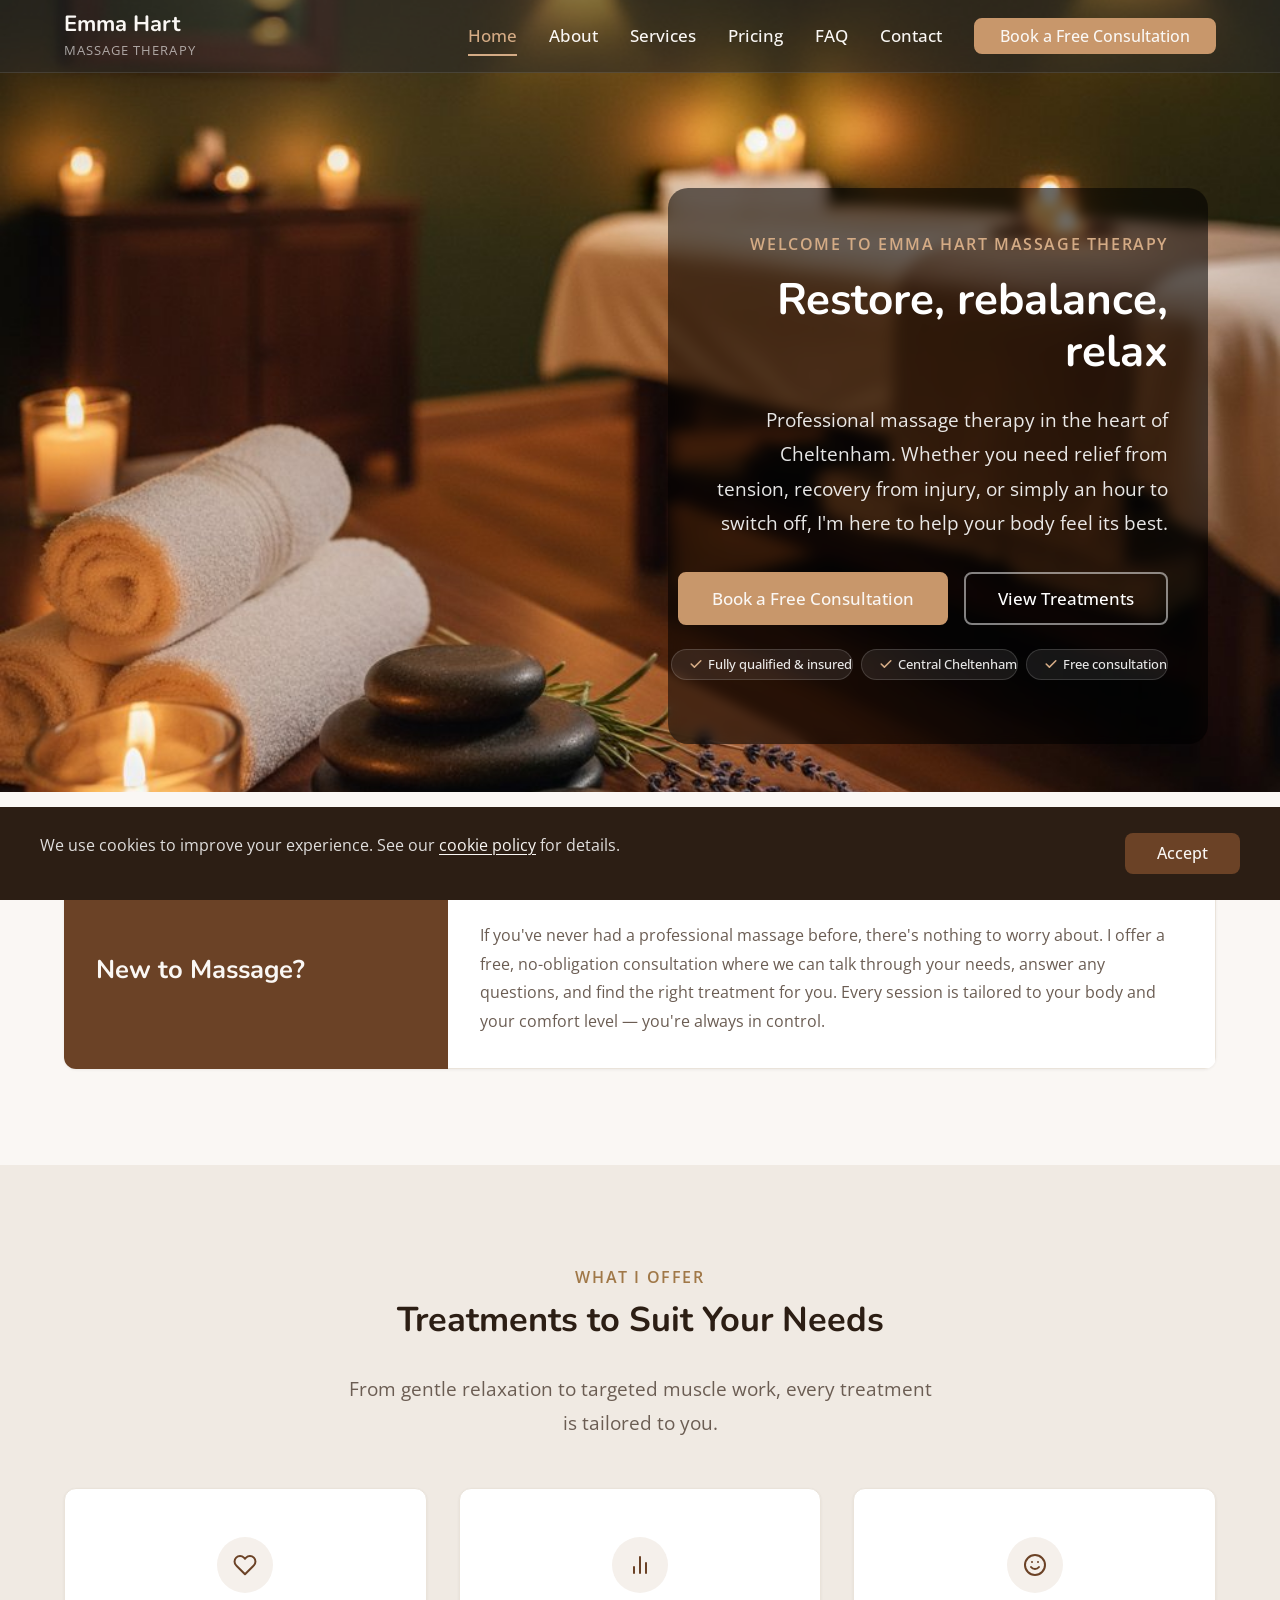
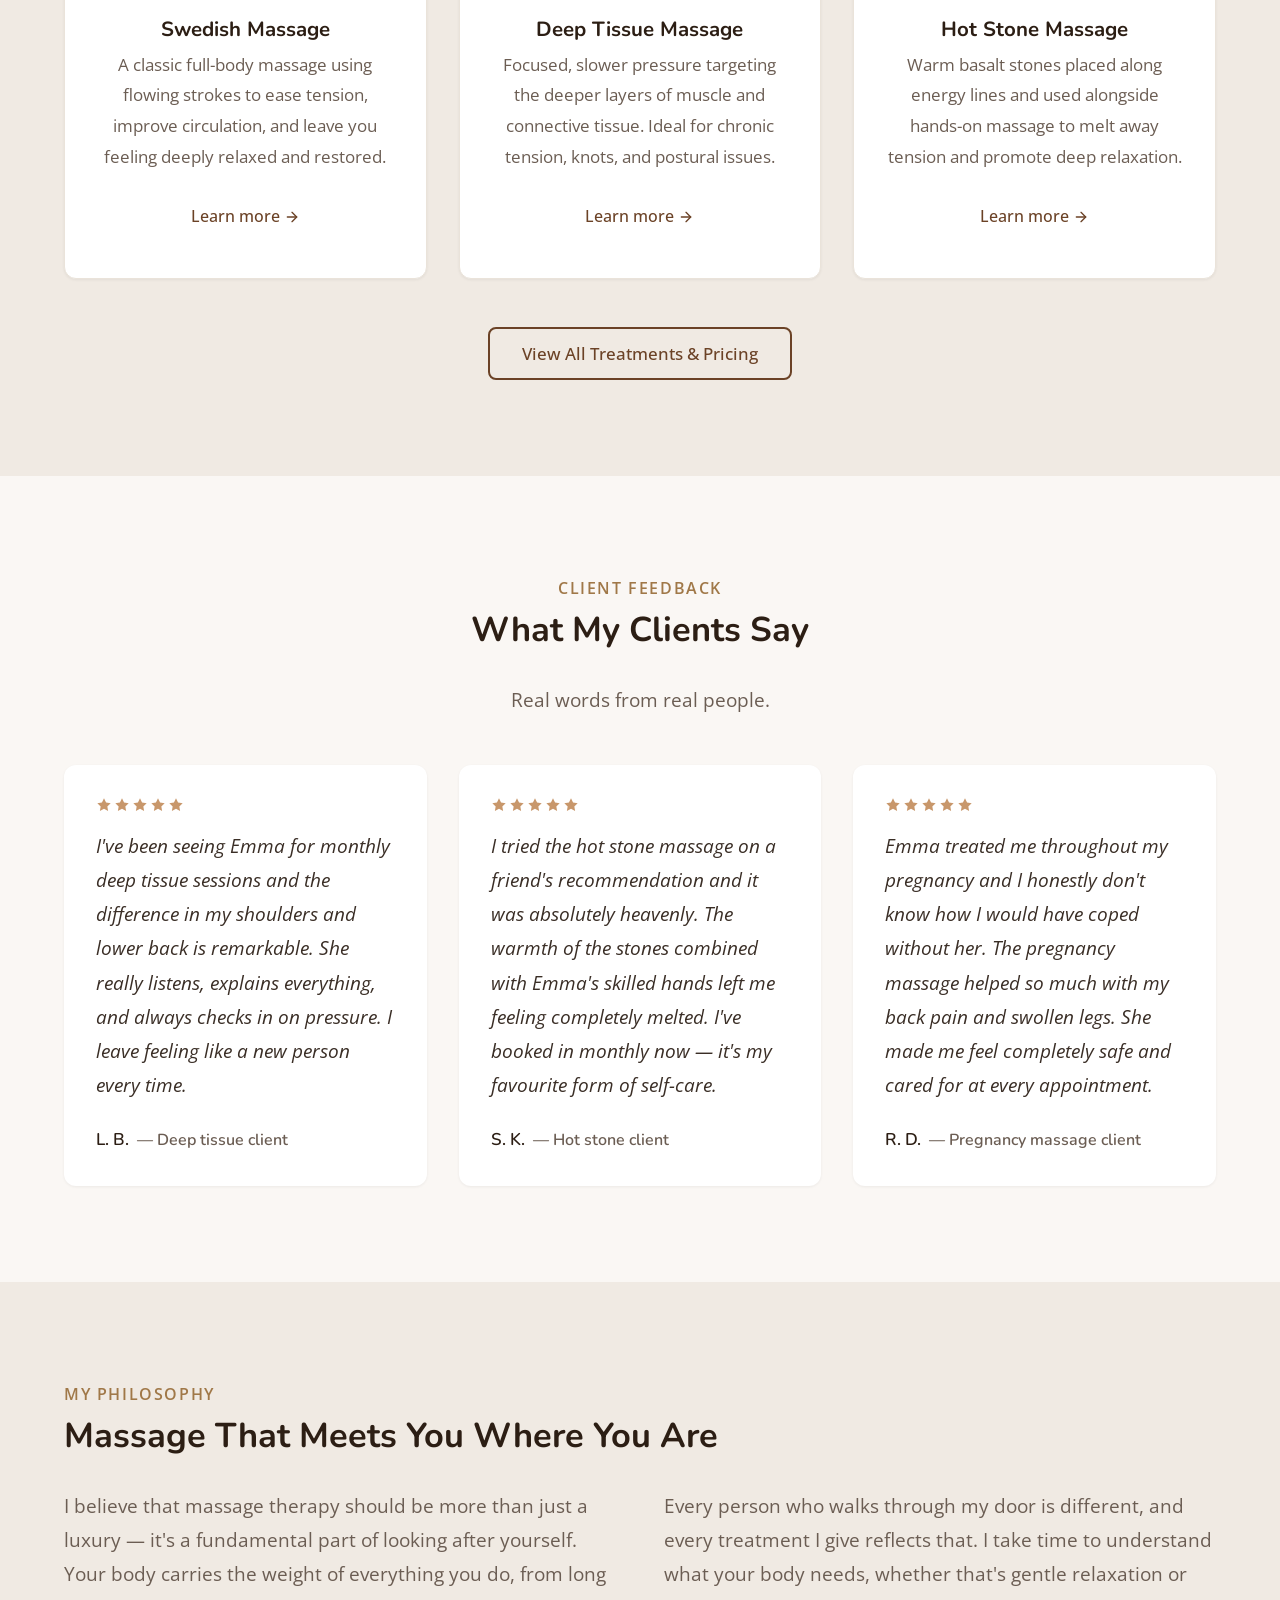
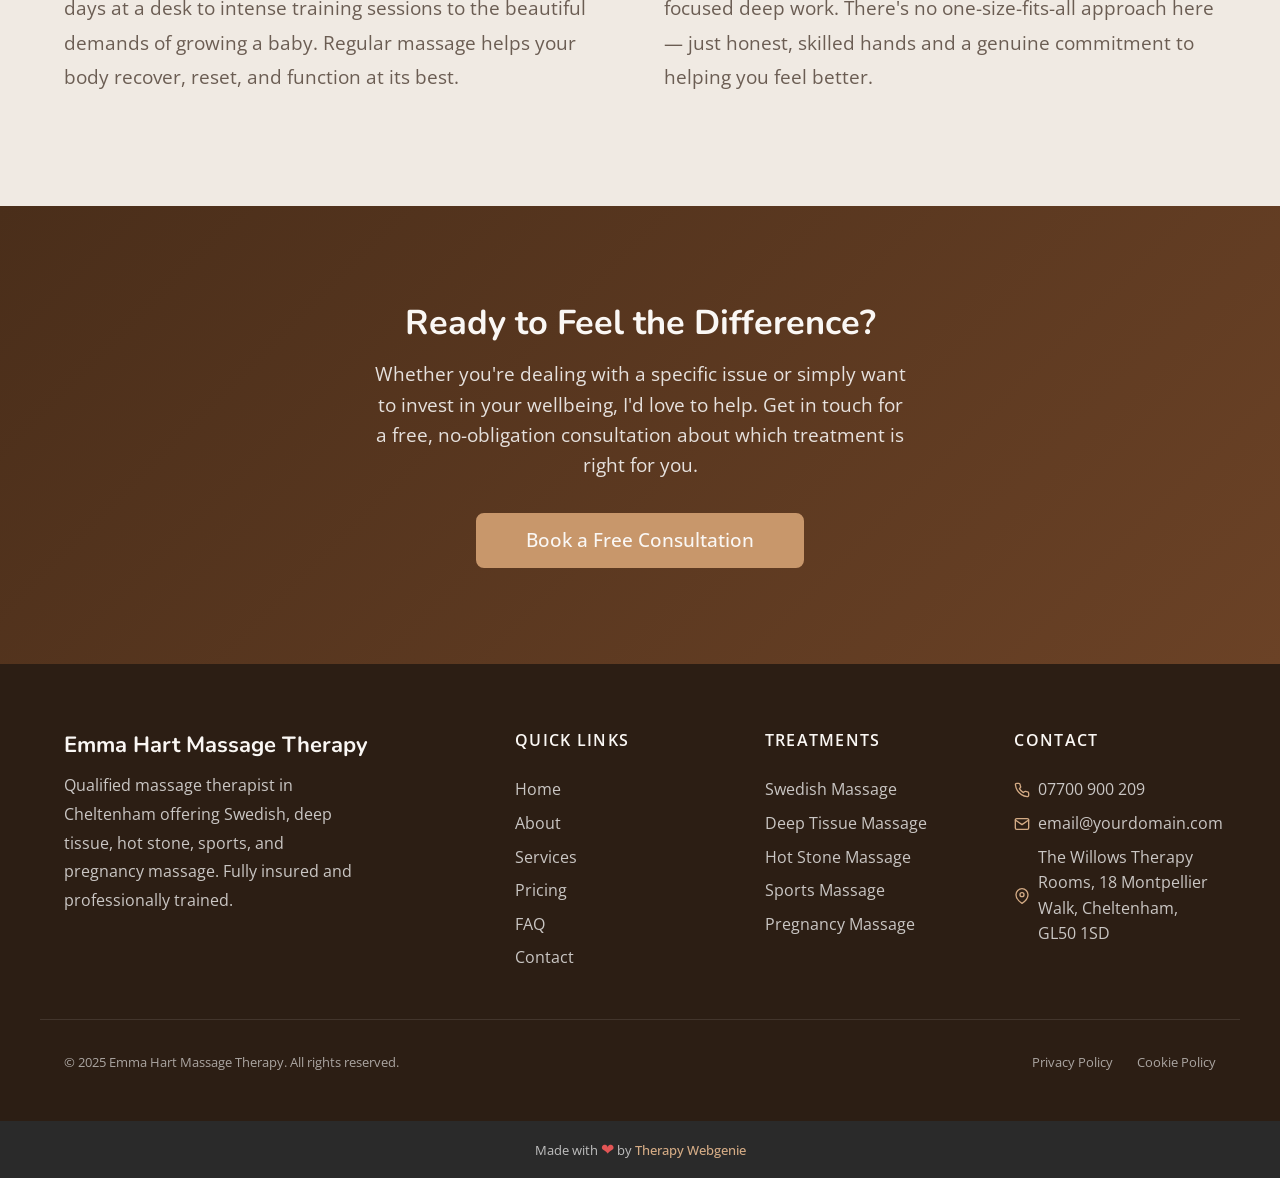
==== index.html @ c2717a62 "Fix pill text alignment + shorten pill labels - Add text-align:left + white-space:nowrap to hero__ti" ====
<!DOCTYPE html>
<html lang="en">
<head>
  <meta charset="UTF-8">
  <meta name="viewport" content="width=device-width, initial-scale=1.0">
  <meta name="description" content="Emma Hart Massage Therapy — qualified massage therapist in Cheltenham offering Swedish, deep tissue, hot stone, sports, and pregnancy massage. Fully insured and professionally trained. Book a free consultation today.">
  <meta name="author" content="Emma Hart Massage Therapy">
  <title>Emma Hart Massage Therapy — Restore, Rebalance, Relax</title>

  <link rel="canonical" href="https://trulyempoweredcode.github.io/demo-massage-therapist/">

  <meta property="og:type" content="website">
  <meta property="og:url" content="https://trulyempoweredcode.github.io/demo-massage-therapist/">
  <meta property="og:title" content="Emma Hart Massage Therapy — Restore, Rebalance, Relax">
  <meta property="og:description" content="Qualified massage therapist in Cheltenham offering Swedish, deep tissue, hot stone, sports, and pregnancy massage. Fully insured and professionally trained.">
  <meta property="og:image" content="https://trulyempoweredcode.github.io/demo-massage-therapist/images/hero.jpg">

  <meta name="twitter:card" content="summary_large_image">
  <meta name="twitter:title" content="Emma Hart Massage Therapy — Restore, Rebalance, Relax">
  <meta name="twitter:description" content="Qualified massage therapist in Cheltenham offering Swedish, deep tissue, hot stone, sports, and pregnancy massage. Fully insured and professionally trained.">
  <meta name="twitter:image" content="https://trulyempoweredcode.github.io/demo-massage-therapist/images/hero.jpg">

  <link rel="preconnect" href="https://fonts.googleapis.com">
  <link rel="preconnect" href="https://fonts.gstatic.com" crossorigin>

  <link rel="stylesheet" href="css/base.css">
  <link rel="stylesheet" href="css/components.css">
  <link rel="stylesheet" href="css/theme.css">
  <!-- PROFILE:schema -->
  <script type="application/ld+json">
  {
    "@context": "https://schema.org",
    "@type": "LocalBusiness",
    "name": "Emma Hart Massage Therapy",
    "description": "Qualified massage therapist in Cheltenham offering Swedish, deep tissue, hot stone, sports, and pregnancy massage. Fully insured and professionally trained.",
    "url": "https://trulyempoweredcode.github.io/demo-massage-therapist",
    "telephone": "07700 900 209",
    "email": "email@yourdomain.com",
    "address": {
      "@type": "PostalAddress",
      "streetAddress": "The Willows Therapy Rooms, 18 Montpellier Walk",
      "addressLocality": "Cheltenham",
      "postalCode": "GL50 1SD",
      "addressCountry": "GB"
    },
    "openingHours": [
      "Mo-Fr 09:00-19:00",
      "Sa 09:00-14:00"
    ],
    "image": "https://trulyempoweredcode.github.io/demo-massage-therapist/images/hero.jpg",
    "priceRange": "££"
  }
  </script>
  <!-- /PROFILE:schema -->
</head>
<body>

  <a href="#main" class="skip-link">Skip to main content</a>

  <!-- SECTION: nav -->
  <nav class="nav nav--transparent nav--transparent-dark" role="navigation" aria-label="Main navigation">
    <div class="container nav__inner">
      <a href="index.html" class="nav__brand">
        <!-- PROFILE:logo --><!-- /PROFILE:logo -->
        <span class="nav__name"><!-- PROFILE:site_title -->Emma Hart<!-- /PROFILE:site_title --></span>
        <span class="nav__title"><!-- PROFILE:site_slogan -->Massage Therapy<!-- /PROFILE:site_slogan --></span>
      </a>
      <div class="nav__links">
        <a href="index.html" class="nav__link nav__link--active">Home</a>
        <a href="about.html" class="nav__link">About</a>
        <a href="services.html" class="nav__link">Services</a>
        <a href="pricing.html" class="nav__link">Pricing</a>
        <a href="faq.html" class="nav__link">FAQ</a>
        <a href="contact.html" class="nav__link">Contact</a>
        <a href="contact.html" class="btn btn--primary nav__cta">Book a Free Consultation</a>
      </div>
      <button class="nav__toggle" aria-label="Toggle menu" aria-expanded="false" aria-controls="mobile-menu">
        <span class="nav__toggle-bar"></span>
        <span class="nav__toggle-bar"></span>
        <span class="nav__toggle-bar"></span>
      </button>
    </div>
    <div class="nav__mobile" id="mobile-menu" role="menu">
      <a href="index.html" class="nav__link nav__link--active" role="menuitem">Home</a>
      <a href="about.html" class="nav__link" role="menuitem">About</a>
      <a href="services.html" class="nav__link" role="menuitem">Services</a>
      <a href="pricing.html" class="nav__link" role="menuitem">Pricing</a>
      <a href="faq.html" class="nav__link" role="menuitem">FAQ</a>
      <a href="contact.html" class="nav__link" role="menuitem">Contact</a>
      <a href="contact.html" class="btn btn--primary" role="menuitem">Book a Free Consultation</a>
    </div>
  </nav>
  <!-- /SECTION: nav -->

  <!-- Compact scroll header -->
  <div class="nav-scroll" aria-hidden="true">
    <div class="container nav-scroll__inner">
      <div class="nav-scroll__brand">
        <span class="nav-scroll__name"><!-- PROFILE:site_title -->Emma Hart<!-- /PROFILE:site_title --></span>
        <span class="nav-scroll__title"><!-- PROFILE:site_slogan -->Massage Therapy<!-- /PROFILE:site_slogan --></span>
      </div>
      <div class="nav-scroll__right">
        <a href="tel:07700900209" class="nav-scroll__phone">
          <svg xmlns="http://www.w3.org/2000/svg" viewBox="0 0 24 24" fill="none" stroke="currentColor" stroke-width="2" stroke-linecap="round" stroke-linejoin="round"><path d="M22 16.92v3a2 2 0 0 1-2.18 2 19.79 19.79 0 0 1-8.63-3.07 19.5 19.5 0 0 1-6-6 19.79 19.79 0 0 1-3.07-8.67A2 2 0 0 1 4.11 2h3a2 2 0 0 1 2 1.72c.127.96.361 1.903.7 2.81a2 2 0 0 1-.45 2.11L8.09 9.91a16 16 0 0 0 6 6l1.27-1.27a2 2 0 0 1 2.11-.45c.907.339 1.85.573 2.81.7A2 2 0 0 1 22 16.92z"></path></svg>
          07700 900 209
        </a>
        <a href="tel:07700900209" class="nav-scroll__phone-icon" aria-label="Call us">
          <svg xmlns="http://www.w3.org/2000/svg" viewBox="0 0 24 24" fill="none" stroke="currentColor" stroke-width="2" stroke-linecap="round" stroke-linejoin="round"><path d="M22 16.92v3a2 2 0 0 1-2.18 2 19.79 19.79 0 0 1-8.63-3.07 19.5 19.5 0 0 1-6-6 19.79 19.79 0 0 1-3.07-8.67A2 2 0 0 1 4.11 2h3a2 2 0 0 1 2 1.72c.127.96.361 1.903.7 2.81a2 2 0 0 1-.45 2.11L8.09 9.91a16 16 0 0 0 6 6l1.27-1.27a2 2 0 0 1 2.11-.45c.907.339 1.85.573 2.81.7A2 2 0 0 1 22 16.92z"></path></svg>
        </a>
        <button class="nav-scroll__toggle" aria-label="Toggle menu">
          <span class="nav-scroll__toggle-bar"></span>
          <span class="nav-scroll__toggle-bar"></span>
          <span class="nav-scroll__toggle-bar"></span>
        </button>
      </div>
    </div>
  </div>

  <main id="main">

    <!-- SECTION: hero -->
    <section class="hero hero--showcase hero--showcase-dark hero--showcase-right" style="background-image: url('images/hero.jpg');">
      <div class="container hero__inner">
        <div class="hero__content">
          <span class="hero__label">Welcome to Emma Hart Massage Therapy</span>
          <h1 class="hero__heading">Restore, rebalance, relax</h1>
          <p class="hero__text">Professional massage therapy in the heart of Cheltenham. Whether you need relief from tension, recovery from injury, or simply an hour to switch off, I'm here to help your body feel its best.</p>
          <div class="hero__actions">
            <a href="contact.html" class="btn btn--primary">Book a Free Consultation</a>
            <a href="services.html" class="btn btn--secondary">View Treatments</a>
          </div>
          <ul class="hero__ticks">
            <li><svg xmlns="http://www.w3.org/2000/svg" viewBox="0 0 20 20" fill="currentColor"><path fill-rule="evenodd" d="M16.707 5.293a1 1 0 010 1.414l-8 8a1 1 0 01-1.414 0l-4-4a1 1 0 011.414-1.414L8 12.586l7.293-7.293a1 1 0 011.414 0z" clip-rule="evenodd"/></svg> Fully qualified &amp; insured</li>
            <li><svg xmlns="http://www.w3.org/2000/svg" viewBox="0 0 20 20" fill="currentColor"><path fill-rule="evenodd" d="M16.707 5.293a1 1 0 010 1.414l-8 8a1 1 0 01-1.414 0l-4-4a1 1 0 011.414-1.414L8 12.586l7.293-7.293a1 1 0 011.414 0z" clip-rule="evenodd"/></svg> Central Cheltenham</li>
            <li><svg xmlns="http://www.w3.org/2000/svg" viewBox="0 0 20 20" fill="currentColor"><path fill-rule="evenodd" d="M16.707 5.293a1 1 0 010 1.414l-8 8a1 1 0 01-1.414 0l-4-4a1 1 0 011.414-1.414L8 12.586l7.293-7.293a1 1 0 011.414 0z" clip-rule="evenodd"/></svg> Free consultation</li>
          </ul>
        </div>
      </div>
    </section>
    <!-- /SECTION: hero -->

    <!-- SECTION: highlight-box -->
    <section class="section">
      <div class="container">
        <div class="highlight-box">
          <div class="highlight-box__heading">
            <h3>New to Massage?</h3>
          </div>
          <div class="highlight-box__content">
            <p>If you've never had a professional massage before, there's nothing to worry about. I offer a free, no-obligation consultation where we can talk through your needs, answer any questions, and find the right treatment for you. Every session is tailored to your body and your comfort level — you're always in control.</p>
          </div>
        </div>
      </div>
    </section>
    <!-- /SECTION: highlight-box -->

    <!-- SECTION: services-overview -->
    <section class="section section--alt">
      <div class="container text-center">
        <span class="section-label">What I Offer</span>
        <h2>Treatments to Suit Your Needs</h2>
        <p class="section-subtitle">From gentle relaxation to targeted muscle work, every treatment is tailored to you.</p>
      </div>
      <div class="container grid grid--3">
        <a href="services.html#service-swedish" class="card card--service">
          <div class="card__icon">
            <svg xmlns="http://www.w3.org/2000/svg" viewBox="0 0 24 24" fill="none" stroke="currentColor" stroke-width="2" stroke-linecap="round" stroke-linejoin="round"><path d="M20.84 4.61a5.5 5.5 0 0 0-7.78 0L12 5.67l-1.06-1.06a5.5 5.5 0 0 0-7.78 7.78l1.06 1.06L12 21.23l7.78-7.78 1.06-1.06a5.5 5.5 0 0 0 0-7.78z"></path></svg>
          </div>
          <h3 class="card__title">Swedish Massage</h3>
          <p class="card__text">A classic full-body massage using flowing strokes to ease tension, improve circulation, and leave you feeling deeply relaxed and restored.</p>
          <span class="card__link">
            Learn more
            <svg xmlns="http://www.w3.org/2000/svg" viewBox="0 0 24 24" fill="none" stroke="currentColor" stroke-width="2" stroke-linecap="round" stroke-linejoin="round"><line x1="5" y1="12" x2="19" y2="12"></line><polyline points="12 5 19 12 12 19"></polyline></svg>
          </span>
        </a>
        <a href="services.html#service-deep-tissue" class="card card--service">
          <div class="card__icon">
            <svg xmlns="http://www.w3.org/2000/svg" viewBox="0 0 24 24" fill="none" stroke="currentColor" stroke-width="2" stroke-linecap="round" stroke-linejoin="round"><path d="M18 20V10"></path><path d="M12 20V4"></path><path d="M6 20v-6"></path></svg>
          </div>
          <h3 class="card__title">Deep Tissue Massage</h3>
          <p class="card__text">Focused, slower pressure targeting the deeper layers of muscle and connective tissue. Ideal for chronic tension, knots, and postural issues.</p>
          <span class="card__link">
            Learn more
            <svg xmlns="http://www.w3.org/2000/svg" viewBox="0 0 24 24" fill="none" stroke="currentColor" stroke-width="2" stroke-linecap="round" stroke-linejoin="round"><line x1="5" y1="12" x2="19" y2="12"></line><polyline points="12 5 19 12 12 19"></polyline></svg>
          </span>
        </a>
        <a href="services.html#service-hot-stone" class="card card--service">
          <div class="card__icon">
            <svg xmlns="http://www.w3.org/2000/svg" viewBox="0 0 24 24" fill="none" stroke="currentColor" stroke-width="2" stroke-linecap="round" stroke-linejoin="round"><circle cx="12" cy="12" r="10"></circle><path d="M8 14s1.5 2 4 2 4-2 4-2"></path><line x1="9" y1="9" x2="9.01" y2="9"></line><line x1="15" y1="9" x2="15.01" y2="9"></line></svg>
          </div>
          <h3 class="card__title">Hot Stone Massage</h3>
          <p class="card__text">Warm basalt stones placed along energy lines and used alongside hands-on massage to melt away tension and promote deep relaxation.</p>
          <span class="card__link">
            Learn more
            <svg xmlns="http://www.w3.org/2000/svg" viewBox="0 0 24 24" fill="none" stroke="currentColor" stroke-width="2" stroke-linecap="round" stroke-linejoin="round"><line x1="5" y1="12" x2="19" y2="12"></line><polyline points="12 5 19 12 12 19"></polyline></svg>
          </span>
        </a>
      </div>
      <div class="container text-center section-footer">
        <a href="services.html" class="btn btn--secondary">View All Treatments &amp; Pricing</a>
      </div>
    </section>
    <!-- /SECTION: services-overview -->

    <!-- SECTION: testimonials -->
    <section class="section">
      <div class="container text-center">
        <span class="section-label">Client Feedback</span>
        <h2>What My Clients Say</h2>
        <p class="section-subtitle">Real words from real people.</p>
      </div>
      <div class="container grid grid--3">
        <div class="testimonial testimonial--card">
          <div class="testimonial__stars">
            <svg viewBox="0 0 24 24"><path d="M12 2l3.09 6.26L22 9.27l-5 4.87 1.18 6.88L12 17.77l-6.18 3.25L7 14.14 2 9.27l6.91-1.01L12 2z"/></svg>
            <svg viewBox="0 0 24 24"><path d="M12 2l3.09 6.26L22 9.27l-5 4.87 1.18 6.88L12 17.77l-6.18 3.25L7 14.14 2 9.27l6.91-1.01L12 2z"/></svg>
            <svg viewBox="0 0 24 24"><path d="M12 2l3.09 6.26L22 9.27l-5 4.87 1.18 6.88L12 17.77l-6.18 3.25L7 14.14 2 9.27l6.91-1.01L12 2z"/></svg>
            <svg viewBox="0 0 24 24"><path d="M12 2l3.09 6.26L22 9.27l-5 4.87 1.18 6.88L12 17.77l-6.18 3.25L7 14.14 2 9.27l6.91-1.01L12 2z"/></svg>
            <svg viewBox="0 0 24 24"><path d="M12 2l3.09 6.26L22 9.27l-5 4.87 1.18 6.88L12 17.77l-6.18 3.25L7 14.14 2 9.27l6.91-1.01L12 2z"/></svg>
          </div>
          <p class="testimonial__quote">I've been seeing Emma for monthly deep tissue sessions and the difference in my shoulders and lower back is remarkable. She really listens, explains everything, and always checks in on pressure. I leave feeling like a new person every time.</p>
          <p class="testimonial__author">L. B. <span class="testimonial__detail" style="display:inline; margin-left: 0.25em;">&mdash; Deep tissue client</span></p>
        </div>
        <div class="testimonial testimonial--card">
          <div class="testimonial__stars">
            <svg viewBox="0 0 24 24"><path d="M12 2l3.09 6.26L22 9.27l-5 4.87 1.18 6.88L12 17.77l-6.18 3.25L7 14.14 2 9.27l6.91-1.01L12 2z"/></svg>
            <svg viewBox="0 0 24 24"><path d="M12 2l3.09 6.26L22 9.27l-5 4.87 1.18 6.88L12 17.77l-6.18 3.25L7 14.14 2 9.27l6.91-1.01L12 2z"/></svg>
            <svg viewBox="0 0 24 24"><path d="M12 2l3.09 6.26L22 9.27l-5 4.87 1.18 6.88L12 17.77l-6.18 3.25L7 14.14 2 9.27l6.91-1.01L12 2z"/></svg>
            <svg viewBox="0 0 24 24"><path d="M12 2l3.09 6.26L22 9.27l-5 4.87 1.18 6.88L12 17.77l-6.18 3.25L7 14.14 2 9.27l6.91-1.01L12 2z"/></svg>
            <svg viewBox="0 0 24 24"><path d="M12 2l3.09 6.26L22 9.27l-5 4.87 1.18 6.88L12 17.77l-6.18 3.25L7 14.14 2 9.27l6.91-1.01L12 2z"/></svg>
          </div>
          <p class="testimonial__quote">I tried the hot stone massage on a friend's recommendation and it was absolutely heavenly. The warmth of the stones combined with Emma's skilled hands left me feeling completely melted. I've booked in monthly now — it's my favourite form of self-care.</p>
          <p class="testimonial__author">S. K. <span class="testimonial__detail" style="display:inline; margin-left: 0.25em;">&mdash; Hot stone client</span></p>
        </div>
        <div class="testimonial testimonial--card">
          <div class="testimonial__stars">
            <svg viewBox="0 0 24 24"><path d="M12 2l3.09 6.26L22 9.27l-5 4.87 1.18 6.88L12 17.77l-6.18 3.25L7 14.14 2 9.27l6.91-1.01L12 2z"/></svg>
            <svg viewBox="0 0 24 24"><path d="M12 2l3.09 6.26L22 9.27l-5 4.87 1.18 6.88L12 17.77l-6.18 3.25L7 14.14 2 9.27l6.91-1.01L12 2z"/></svg>
            <svg viewBox="0 0 24 24"><path d="M12 2l3.09 6.26L22 9.27l-5 4.87 1.18 6.88L12 17.77l-6.18 3.25L7 14.14 2 9.27l6.91-1.01L12 2z"/></svg>
            <svg viewBox="0 0 24 24"><path d="M12 2l3.09 6.26L22 9.27l-5 4.87 1.18 6.88L12 17.77l-6.18 3.25L7 14.14 2 9.27l6.91-1.01L12 2z"/></svg>
            <svg viewBox="0 0 24 24"><path d="M12 2l3.09 6.26L22 9.27l-5 4.87 1.18 6.88L12 17.77l-6.18 3.25L7 14.14 2 9.27l6.91-1.01L12 2z"/></svg>
          </div>
          <p class="testimonial__quote">Emma treated me throughout my pregnancy and I honestly don't know how I would have coped without her. The pregnancy massage helped so much with my back pain and swollen legs. She made me feel completely safe and cared for at every appointment.</p>
          <p class="testimonial__author">R. D. <span class="testimonial__detail" style="display:inline; margin-left: 0.25em;">&mdash; Pregnancy massage client</span></p>
        </div>
      </div>
    </section>
    <!-- /SECTION: testimonials -->

    <!-- SECTION: two-col-text -->
    <section class="section section--alt">
      <div class="container">
        <div class="two-col-text">
          <span class="section-label">My Philosophy</span>
          <h2>Massage That Meets You Where You Are</h2>
          <div class="two-col-text__columns">
            <p>I believe that massage therapy should be more than just a luxury — it's a fundamental part of looking after yourself. Your body carries the weight of everything you do, from long days at a desk to intense training sessions to the beautiful demands of growing a baby. Regular massage helps your body recover, reset, and function at its best.</p>
            <p>Every person who walks through my door is different, and every treatment I give reflects that. I take time to understand what your body needs, whether that's gentle relaxation or focused deep work. There's no one-size-fits-all approach here — just honest, skilled hands and a genuine commitment to helping you feel better.</p>
          </div>
        </div>
      </div>
    </section>
    <!-- /SECTION: two-col-text -->

    <!-- SECTION: cta -->
    <section class="section cta-banner">
      <div class="container text-center">
        <h2>Ready to Feel the Difference?</h2>
        <p>Whether you're dealing with a specific issue or simply want to invest in your wellbeing, I'd love to help. Get in touch for a free, no-obligation consultation about which treatment is right for you.</p>
        <a href="contact.html" class="btn btn--accent">Book a Free Consultation</a>
      </div>
    </section>
    <!-- /SECTION: cta -->

  </main>

  <!-- SECTION: footer -->
  <footer class="footer">
    <div class="container footer__inner">
      <div class="footer__brand">
        <p class="footer__brand-name">Emma Hart Massage Therapy</p>
        <p class="footer__brand-text">Qualified massage therapist in Cheltenham offering Swedish, deep tissue, hot stone, sports, and pregnancy massage. Fully insured and professionally trained.</p>
      </div>
      <div class="footer__col">
        <p class="footer__heading">Quick Links</p>
        <div class="footer__links">
          <a href="index.html" class="footer__link">Home</a>
          <a href="about.html" class="footer__link">About</a>
          <a href="services.html" class="footer__link">Services</a>
          <a href="pricing.html" class="footer__link">Pricing</a>
          <a href="faq.html" class="footer__link">FAQ</a>
          <a href="contact.html" class="footer__link">Contact</a>
        </div>
      </div>
      <div class="footer__col">
        <p class="footer__heading">Treatments</p>
        <div class="footer__links">
          <a href="services.html#service-swedish" class="footer__link">Swedish Massage</a>
          <a href="services.html#service-deep-tissue" class="footer__link">Deep Tissue Massage</a>
          <a href="services.html#service-hot-stone" class="footer__link">Hot Stone Massage</a>
          <a href="services.html#service-sports" class="footer__link">Sports Massage</a>
          <a href="services.html#service-pregnancy" class="footer__link">Pregnancy Massage</a>
        </div>
      </div>
      <div class="footer__col">
        <p class="footer__heading">Contact</p>
        <div class="footer__contact-item">
          <svg xmlns="http://www.w3.org/2000/svg" viewBox="0 0 24 24" fill="none" stroke="currentColor" stroke-width="2" stroke-linecap="round" stroke-linejoin="round"><path d="M22 16.92v3a2 2 0 0 1-2.18 2 19.79 19.79 0 0 1-8.63-3.07 19.5 19.5 0 0 1-6-6 19.79 19.79 0 0 1-3.07-8.67A2 2 0 0 1 4.11 2h3a2 2 0 0 1 2 1.72 12.84 12.84 0 0 0 .7 2.81 2 2 0 0 1-.45 2.11L8.09 9.91a16 16 0 0 0 6 6l1.27-1.27a2 2 0 0 1 2.11-.45 12.84 12.84 0 0 0 2.81.7A2 2 0 0 1 22 16.92z"></path></svg>
          <!-- PROFILE:phone_landline --><span>07700 900 209</span><!-- /PROFILE:phone_landline -->
        </div>
        <div class="footer__contact-item">
          <svg xmlns="http://www.w3.org/2000/svg" viewBox="0 0 24 24" fill="none" stroke="currentColor" stroke-width="2" stroke-linecap="round" stroke-linejoin="round"><path d="M4 4h16c1.1 0 2 .9 2 2v12c0 1.1-.9 2-2 2H4c-1.1 0-2-.9-2-2V6c0-1.1.9-2 2-2z"></path><polyline points="22,6 12,13 2,6"></polyline></svg>
          <!-- PROFILE:email --><a href="mailto:email@yourdomain.com">email@yourdomain.com</a><!-- /PROFILE:email -->
        </div>
        <div class="footer__contact-item">
          <svg xmlns="http://www.w3.org/2000/svg" viewBox="0 0 24 24" fill="none" stroke="currentColor" stroke-width="2" stroke-linecap="round" stroke-linejoin="round"><path d="M21 10c0 7-9 13-9 13s-9-6-9-13a9 9 0 0 1 18 0z"></path><circle cx="12" cy="10" r="3"></circle></svg>
          <!-- PROFILE:address --><span>The Willows Therapy Rooms, 18 Montpellier Walk, Cheltenham, GL50 1SD</span><!-- /PROFILE:address -->
        </div>
      </div>
    </div>
    <div class="container footer__bottom">
      <p class="footer__copyright">&copy; 2025 Emma Hart Massage Therapy. All rights reserved.</p>
      <div class="footer__legal">
        <a href="privacy.html">Privacy Policy</a>
        <a href="cookies-policy.html">Cookie Policy</a>
      </div>
    </div>
  </footer>
  <!-- /SECTION: footer -->

  <div class="site-credit">
    <p>Made with <span class="site-credit__heart" aria-label="love">&#10084;</span> by <a href="https://www.therapywebgenie.com" target="_blank" rel="noopener">Therapy Webgenie</a></p>
  </div>

  <!-- Cookie Consent -->
  <div class="cookie-banner" role="dialog" aria-label="Cookie consent">
    <div class="cookie-banner__inner">
      <p class="cookie-banner__text">We use cookies to improve your experience. See our <a href="cookies-policy.html">cookie policy</a> for details.</p>
      <button class="cookie-banner__accept">Accept</button>
    </div>
  </div>

  <!-- Back to Top -->
  <button class="back-to-top" aria-label="Back to top">
    <svg xmlns="http://www.w3.org/2000/svg" viewBox="0 0 24 24" fill="none" stroke="currentColor" stroke-width="2" stroke-linecap="round" stroke-linejoin="round"><polyline points="18 15 12 9 6 15"></polyline></svg>
  </button>

  <script src="js/main.js"></script>
</body>
</html>
---- css/base.css ----
/* =============================================
   BASE STYLES
   Reset, Custom Properties, Typography, Layout
   Theme colours & fonts are in theme.css
   ============================================= */

/* --- Custom Properties (non-theme) --- */
:root {
  --text-xs: 0.8125rem;
  --text-sm: 1rem;
  --text-base: 1.0625rem;
  --text-md: 1.1875rem;
  --text-lg: 1.375rem;
  --text-xl: 1.625rem;
  --text-2xl: 2rem;
  --text-3xl: 2.375rem;
  --text-4xl: 3rem;

  /* Heading sizes (overridable per font pairing in theme.css) */
  --text-h1: var(--text-3xl);          /* mobile: 38px */
  --text-h1-desktop: var(--text-4xl);  /* desktop: 48px */
  --text-h2: var(--text-2xl);          /* mobile: 32px */
  --text-h2-desktop: var(--text-3xl);  /* desktop: 38px */
  --text-h3: var(--text-xl);           /* mobile: 26px */
  --text-h3-desktop: 1.75rem;          /* desktop: 28px */

  --font-weight-normal: 400;
  --font-weight-medium: 500;
  --font-weight-semibold: 600;
  --font-weight-bold: 700;

  --line-height-tight: 1.2;
  --line-height-normal: 1.6;
  --line-height-relaxed: 1.8;

  /* Spacing */
  --space-xs: 0.25rem;
  --space-sm: 0.5rem;
  --space-md: 1rem;
  --space-lg: 1.5rem;
  --space-xl: 2rem;
  --space-2xl: 3rem;
  --space-3xl: 4rem;
  --space-4xl: 6rem;
  --space-5xl: 8rem;

  /* Layout */
  --container-max: 1200px;
  --container-narrow: 800px;
  --container-wide: 1400px;

  /* Border Radius */
  --radius-sm: 4px;
  --radius-md: 8px;
  --radius-lg: 12px;
  --radius-xl: 20px;
  --radius-full: 9999px;

  /* Shadows */
  --shadow-sm: 0 1px 3px rgba(0, 0, 0, 0.06);
  --shadow-md: 0 4px 12px rgba(0, 0, 0, 0.08);
  --shadow-lg: 0 8px 30px rgba(0, 0, 0, 0.1);
  --shadow-xl: 0 12px 40px rgba(0, 0, 0, 0.12);

  /* Transitions */
  --transition-fast: 150ms ease;
  --transition-base: 250ms ease;
  --transition-normal: 300ms ease;
  --transition-slow: 400ms ease;
}

/* --- Reset --- */
*,
*::before,
*::after {
  box-sizing: border-box;
  margin: 0;
  padding: 0;
}

html {
  font-size: 100%;
  scroll-behavior: smooth;
  -webkit-text-size-adjust: 100%;
}

body {
  font-family: var(--font-body);
  font-size: var(--text-md);
  font-weight: var(--font-weight-normal);
  line-height: var(--line-height-normal);
  color: var(--color-text);
  background-color: var(--color-bg);
  -webkit-font-smoothing: antialiased;
  -moz-osx-font-smoothing: grayscale;
}

img,
picture,
video,
svg {
  display: block;
  max-width: 100%;
  height: auto;
}

input,
button,
textarea,
select {
  font: inherit;
  color: inherit;
}

button {
  cursor: pointer;
  border: none;
  background: none;
}

a {
  color: inherit;
  text-decoration: none;
}

ul,
ol {
  list-style: none;
}

h1, h2, h3, h4, h5, h6 {
  font-family: var(--font-heading);
  color: var(--color-text-heading);
  line-height: var(--line-height-tight);
  font-weight: var(--font-weight-bold);
  margin-bottom: var(--space-md);
}

/* --- Typography --- */
h1 {
  font-size: var(--text-h1);
}

h2 {
  font-size: var(--text-h2);
}

h3 {
  font-size: var(--text-h3);
}

h4 {
  font-size: var(--text-lg);
}

h5 {
  font-size: var(--text-md);
}

h6 {
  font-size: var(--text-base);
}

p {
  margin-bottom: var(--space-md);
}

p:last-child:not(.section-subtitle) {
  margin-bottom: 0;
}

strong {
  font-weight: var(--font-weight-semibold);
}

/* --- Layout Utilities --- */
.container {
  width: 100%;
  max-width: var(--container-max);
  margin-left: auto;
  margin-right: auto;
  padding-left: var(--space-lg);
  padding-right: var(--space-lg);
}

.container--narrow {
  max-width: var(--container-narrow);
}

.section {
  padding-top: var(--space-3xl);
  padding-bottom: var(--space-3xl);
}

.section--alt {
  background-color: var(--color-bg-alt);
}

/* Icons inside alt sections: swap bg-alt → surface so they remain visible */
.section--alt .card__icon,
.section--alt .icon-box__icon,
.section--alt .contact-info__icon,
.section--alt .service-detail__icon {
  background-color: var(--color-surface);
}

.section--dark {
  background-color: var(--color-bg-dark);
  color: var(--color-text-inverse);
}

.section--dark h2,
.section--dark h3,
.section--dark h4 {
  color: var(--color-text-inverse);
}

/* Grid */
.grid {
  display: grid;
  gap: var(--space-xl);
}

.grid--2 {
  grid-template-columns: 1fr;
}

.grid--3 {
  grid-template-columns: 1fr;
}

/* --- Buttons --- */
.btn {
  display: inline-flex;
  align-items: center;
  justify-content: center;
  gap: var(--space-sm);
  padding: var(--space-md) var(--space-xl);
  font-family: var(--font-body);
  font-size: var(--text-base);
  font-weight: var(--font-weight-medium);
  line-height: 1;
  border-radius: var(--radius-md);
  transition: all var(--transition-base);
  text-decoration: none;
  border: 2px solid transparent;
  white-space: nowrap;
}

.btn--primary {
  background-color: var(--color-primary);
  color: var(--color-text-inverse);
  border-color: var(--color-primary);
}

.btn--primary:hover {
  background-color: var(--color-primary-dark);
  border-color: var(--color-primary-dark);
}

.btn--secondary {
  background-color: transparent;
  color: var(--color-primary);
  border-color: var(--color-primary);
}

.btn--secondary:hover {
  background-color: var(--color-primary);
  color: var(--color-text-inverse);
}

.btn--accent {
  background-color: var(--color-secondary);
  color: var(--color-text-inverse);
  border-color: var(--color-secondary);
}

.btn--accent:hover {
  background-color: var(--color-secondary-dark);
  border-color: var(--color-secondary-dark);
}

.btn--block {
  width: 100%;
}

/* --- Links --- */
.link {
  color: var(--color-primary);
  text-decoration: underline;
  text-underline-offset: 3px;
  transition: color var(--transition-fast);
}

.link:hover {
  color: var(--color-primary-dark);
}

/* --- Text Utilities --- */
.text-center {
  text-align: center;
}

.text-center h2 {
  margin-bottom: var(--space-xl);
}

.text-balance {
  text-wrap: balance;
}

.section-subtitle {
  font-size: var(--text-md);
  color: var(--color-text-light);
  max-width: 600px;
  margin-bottom: var(--space-2xl);
  line-height: var(--line-height-relaxed);
}

.text-center .section-subtitle {
  margin-left: auto;
  margin-right: auto;
}

.section-footer {
  margin-top: var(--space-2xl);
}

.section-label {
  display: inline-block;
  font-family: var(--font-body);
  font-size: var(--text-sm);
  font-weight: var(--font-weight-semibold);
  text-transform: uppercase;
  letter-spacing: 0.1em;
  color: var(--color-secondary-dark);
  margin-bottom: var(--space-sm);
}

/* --- Responsive Typography --- */
@media (min-width: 768px) {
  h1 {
    font-size: var(--text-h1-desktop);
  }

  h2 {
    font-size: var(--text-h2-desktop);
  }

  h3 {
    font-size: var(--text-h3-desktop);
  }

  .section {
    padding-top: var(--space-4xl);
    padding-bottom: var(--space-4xl);
  }
}

/* --- Responsive Grid --- */
@media (min-width: 768px) {
  .grid--2 {
    grid-template-columns: repeat(2, 1fr);
  }

  .grid--3 {
    grid-template-columns: repeat(2, 1fr);
  }
}

@media (min-width: 1024px) {
  .grid--3 {
    grid-template-columns: repeat(3, 1fr);
  }
}

/* --- Screen Reader Only --- */
.sr-only {
  position: absolute;
  width: 1px;
  height: 1px;
  padding: 0;
  margin: -1px;
  overflow: hidden;
  clip: rect(0, 0, 0, 0);
  white-space: nowrap;
  border-width: 0;
}
---- css/components.css ----
/* =============================================
   COMPONENT STYLES
   Nav, Hero, Cards, Testimonials, Forms, Footer
   ============================================= */

/* --- Skip Link --- */
.skip-link {
  position: absolute;
  top: -100%;
  left: var(--space-md);
  padding: var(--space-sm) var(--space-md);
  background: var(--color-primary);
  color: var(--color-text-inverse);
  border-radius: var(--radius-md);
  z-index: 1000;
  font-size: var(--text-sm);
}

.skip-link:focus {
  top: var(--space-sm);
}

/* =============================================
   NAVIGATION
   ============================================= */
.nav {
  position: relative;
  z-index: 100;
  background-color: var(--color-surface);
  border-bottom: 1px solid var(--color-border-light);
  transition: box-shadow var(--transition-base);
}

.nav--scrolled {
  box-shadow: var(--shadow-md);
}

.nav__inner {
  display: flex;
  align-items: center;
  justify-content: space-between;
  height: 72px;
}

.nav__brand {
  display: flex;
  flex-direction: column;
  gap: 2px;
}

.nav__logo {
  max-height: 70px;
  width: auto;
  object-fit: contain;
}

/* Logo beside title — add .nav__brand--inline to .nav__brand */
.nav__brand--inline {
  flex-direction: row;
  align-items: center;
  gap: var(--space-sm);
}

.nav__brand--inline .nav__brand-text {
  display: flex;
  flex-direction: column;
  gap: 2px;
}

.nav__name {
  font-family: var(--font-heading);
  font-size: var(--text-lg);
  font-weight: var(--font-weight-bold);
  color: var(--color-text-heading);
  line-height: 1.2;
}

.nav__title {
  font-size: var(--text-xs);
  color: var(--color-text-light);
  text-transform: uppercase;
  letter-spacing: 0.08em;
}

.nav__links {
  display: none;
  gap: var(--space-xl);
  align-items: center;
}

.nav__link {
  font-size: var(--text-base);
  font-weight: var(--font-weight-medium);
  color: var(--color-text);
  transition: color var(--transition-fast);
  position: relative;
  padding: var(--space-xs) 0;
}

.nav__link::after {
  content: '';
  position: absolute;
  bottom: -2px;
  left: 0;
  width: 0;
  height: 2px;
  background-color: var(--color-primary);
  transition: width var(--transition-base);
}

.nav__link:hover,
.nav__link--active {
  color: var(--color-primary);
}

.nav__link:hover::after,
.nav__link--active::after {
  width: 100%;
}

.nav__cta {
  font-size: var(--text-sm);
  padding: var(--space-sm) var(--space-lg);
}

/* Mobile Menu Toggle */
.nav__toggle {
  display: flex;
  flex-direction: column;
  gap: 5px;
  padding: var(--space-sm);
  z-index: 110;
}

.nav__toggle-bar {
  display: block;
  width: 24px;
  height: 2px;
  background-color: var(--color-text);
  border-radius: 2px;
  transition: all var(--transition-base);
  transform-origin: center;
}

.nav__toggle--open .nav__toggle-bar:nth-child(1) {
  transform: translateY(7px) rotate(45deg);
}

.nav__toggle--open .nav__toggle-bar:nth-child(2) {
  opacity: 0;
}

.nav__toggle--open .nav__toggle-bar:nth-child(3) {
  transform: translateY(-7px) rotate(-45deg);
}

/* Mobile Menu Overlay — slide in from right */
.nav__mobile {
  display: flex;
  position: fixed;
  inset: 0;
  top: 72px;
  background-color: var(--color-surface);
  z-index: 99;
  padding: var(--space-xl) var(--space-lg);
  flex-direction: column;
  gap: var(--space-lg);
  overflow-y: auto;
  transform: translateX(100%);
  opacity: 0;
  visibility: hidden;
  transition: transform 0.35s cubic-bezier(0.4, 0, 0.2, 1),
              opacity 0.35s ease,
              visibility 0.35s;
}

/* When opened from the compact scroll header, start below it */
.nav__mobile--from-scroll {
  top: 56px;
  z-index: 201;
}

.nav__mobile--open {
  transform: translateX(0);
  opacity: 1;
  visibility: visible;
}

.nav__mobile .nav__link,
.nav__mobile .btn {
  opacity: 0;
  transform: translateX(20px);
  transition: opacity 0.3s ease, transform 0.3s ease;
}

.nav__mobile--open .nav__link,
.nav__mobile--open .btn {
  opacity: 1;
  transform: translateX(0);
}

.nav__mobile--open > *:nth-child(1) { transition-delay: 0.05s; }
.nav__mobile--open > *:nth-child(2) { transition-delay: 0.1s; }
.nav__mobile--open > *:nth-child(3) { transition-delay: 0.15s; }
.nav__mobile--open > *:nth-child(4) { transition-delay: 0.2s; }
.nav__mobile--open > *:nth-child(5) { transition-delay: 0.25s; }
.nav__mobile--open > *:nth-child(6) { transition-delay: 0.3s; }
.nav__mobile--open > *:nth-child(7) { transition-delay: 0.35s; }

.nav__mobile .nav__link {
  font-size: var(--text-lg);
  padding: var(--space-sm) 0;
  border-bottom: 1px solid var(--color-border-light);
}

.nav__mobile .nav__link::after {
  display: none;
}

.nav__mobile .btn {
  margin-top: var(--space-md);
  text-align: center;
}

@media (min-width: 1100px) {
  .nav__links {
    display: flex;
  }

  .nav__toggle {
    display: none;
  }
}

/* --- Nav Dropdowns (Desktop) --- */
.nav__dropdown {
  position: relative;
}

.nav__link--has-children {
  display: inline-flex;
  align-items: center;
  gap: 4px;
  background: none;
  border: none;
  cursor: pointer;
  font-family: inherit;
  font-size: inherit;
  font-weight: inherit;
  color: inherit;
  padding: 0;
}

.nav__chevron {
  width: 12px;
  height: 12px;
  transition: transform var(--transition-fast);
  flex-shrink: 0;
}

.nav__dropdown:hover .nav__chevron,
.nav__link--has-children[aria-expanded="true"] ~ .nav__dropdown-menu + .nav__chevron,
.nav__link--has-children[aria-expanded="true"] .nav__chevron {
  transform: rotate(180deg);
}

.nav__dropdown-trigger {
  display: inline-flex;
  align-items: center;
  gap: 4px;
  background: none;
  border: none;
  cursor: pointer;
  font-family: inherit;
  font-size: inherit;
  font-weight: inherit;
  color: inherit;
  padding: 0;
}

.nav__dropdown-trigger .nav__chevron {
  width: 12px;
  height: 12px;
  transition: transform var(--transition-fast);
  flex-shrink: 0;
}

.nav__dropdown:hover .nav__dropdown-trigger .nav__chevron {
  transform: rotate(180deg);
}

.nav__dropdown-menu {
  position: absolute;
  top: 100%;
  left: 50%;
  transform: translateX(-50%);
  min-width: 240px;
  background: var(--color-surface);
  border: 1px solid var(--color-border-light);
  border-radius: var(--radius-md, 8px);
  box-shadow: var(--shadow-lg);
  padding: var(--space-sm) 0;
  opacity: 0;
  visibility: hidden;
  transition: opacity var(--transition-fast), visibility var(--transition-fast);
  z-index: 110;
  margin-top: var(--space-xs);
}

.nav__dropdown:hover .nav__dropdown-menu {
  opacity: 1;
  visibility: visible;
}

.nav__dropdown-link,
.nav__dropdown-menu .nav__link--child {
  display: block;
  padding: var(--space-sm) var(--space-lg);
  font-size: var(--text-sm);
  color: var(--color-text);
  transition: background var(--transition-fast), color var(--transition-fast);
  white-space: nowrap;
  text-decoration: none;
}

.nav__dropdown-link:hover,
.nav__dropdown-menu .nav__link--child:hover {
  background: var(--color-bg);
  color: var(--color-primary);
}

.nav__dropdown-link--active {
  color: var(--color-primary);
  font-weight: 600;
}

/* --- Nav Mobile Sub-menus (Accordion) --- */
.nav__mobile-group {
  display: flex;
  flex-direction: column;
}

.nav__mobile-parent {
  display: flex;
  align-items: center;
  justify-content: space-between;
}

.nav__mobile-parent > .nav__link {
  flex: 1;
  cursor: default;
}

.nav__mobile-expand {
  padding: var(--space-sm);
  background: none;
  border: none;
  cursor: pointer;
  color: var(--color-text-light);
  transition: transform var(--transition-fast);
  display: flex;
  align-items: center;
}

.nav__mobile-expand[aria-expanded="true"] .nav__chevron {
  transform: rotate(180deg);
}

.nav__mobile-children {
  display: flex;
  flex-direction: column;
  padding-left: var(--space-lg);
}

.nav__mobile-children[hidden] {
  display: none;
}

.nav__link--child {
  font-size: var(--text-base);
  color: var(--color-text-light);
  padding: var(--space-xs) 0;
  border-bottom: 1px solid var(--color-border-light);
}

.nav__link--child:hover {
  color: var(--color-primary);
}

.nav__link--child::after {
  display: none;
}

/* =============================================
   NAVIGATION: TWO-TIER VARIANT
   Top bar (brand + contact info) + bottom bar (nav links)
   ============================================= */
.nav--two-tier {
  position: relative;
  z-index: 100;
  background-color: var(--color-surface);
  border-bottom: 1px solid var(--color-border-light);
  transition: box-shadow var(--transition-base);
  padding: 20px 0;
}

.nav--two-tier.nav--scrolled {
  box-shadow: var(--shadow-md);
}

/* --- Top bar: brand left, contact info right --- */
.nav__top {
  display: flex;
  align-items: center;
  justify-content: space-between;
  padding-top: 20px;
  padding-bottom: var(--space-sm);
}

.nav__contact {
  display: none;
  align-items: center;
  gap: var(--space-xl);
}

.nav__contact-item {
  display: flex;
  align-items: center;
  gap: var(--space-xs);
  font-size: var(--text-sm);
  color: var(--color-text-light);
  white-space: nowrap;
}

.nav__contact-item svg {
  width: 16px;
  height: 16px;
  flex-shrink: 0;
  color: var(--color-primary);
}

.nav__contact-item a {
  color: var(--color-text-light);
  font-weight: var(--font-weight-medium);
}

.nav__contact-item a:hover {
  color: var(--color-primary);
}

/* --- Bottom bar: nav links + CTA --- */
.nav__bottom {
  display: flex;
  align-items: center;
  justify-content: space-between;
  border-top: 1px solid var(--color-border-light);
  padding-top: var(--space-sm);
  padding-bottom: 20px;
}

.nav--two-tier .nav__links {
  display: none;
  gap: var(--space-lg);
  align-items: center;
  width: 100%;
}

.nav--two-tier .nav__cta {
  margin-left: auto;
}

.nav--two-tier .nav__link {
  font-size: var(--text-base);
}

/* Mobile: hamburger in top bar, not bottom */
.nav--two-tier .nav__toggle {
  display: flex;
  flex-direction: column;
  gap: 5px;
  padding: var(--space-sm);
  z-index: 110;
}

/* Two-tier mobile: hide bottom bar border, show only toggle */
.nav--two-tier .nav__bottom {
  border-top: none;
  padding: 0;
  position: absolute;
  right: var(--space-lg);
  top: var(--space-lg);
}

@media (min-width: 1100px) {
  .nav--two-tier .nav__bottom {
    position: static;
    border-top: 1px solid var(--color-border-light);
    padding-top: var(--space-sm);
    padding-bottom: var(--space-sm);
  }
}

.nav__top {
  position: relative;
}

/* Desktop breakpoint */
@media (min-width: 900px) {
  .nav__contact {
    display: flex;
  }
}

@media (min-width: 1100px) {
  .nav--two-tier .nav__links {
    display: flex;
  }

  .nav--two-tier .nav__toggle {
    display: none;
  }
}

/* Mobile menu for two-tier uses the same nav__mobile styles */
.nav--two-tier .nav__mobile {
  top: 0;
}

/* Contact info inside mobile menu */
.nav__mobile-contact {
  display: flex;
  flex-direction: column;
  gap: var(--space-sm);
  padding-top: var(--space-md);
  margin-top: var(--space-md);
  border-top: 1px solid var(--color-border-light);
}

.nav__mobile-contact .nav__contact-item {
  display: flex;
  font-size: var(--text-base);
}

@media (min-width: 900px) {
  .nav__mobile-contact {
    display: none;
  }
}

/* =============================================
   SCROLL-AWARE COMPACT HEADER
   Hidden by default. Slides in when user scrolls up
   after passing the main header. Shows brand + phone + hamburger.
   ============================================= */
.nav-scroll {
  position: fixed;
  top: 0;
  left: 0;
  right: 0;
  z-index: 200;
  background-color: var(--color-surface);
  border-bottom: 1px solid var(--color-border-light);
  box-shadow: var(--shadow-md);
  transform: translateY(-100%);
  opacity: 0;
  transition: transform 0.3s ease, opacity 0.3s ease;
  pointer-events: none;
}

.nav-scroll--visible {
  transform: translateY(0);
  opacity: 1;
  pointer-events: auto;
}

.nav-scroll__inner {
  display: flex;
  align-items: center;
  justify-content: space-between;
  height: 56px;
}

.nav-scroll__brand {
  display: flex;
  flex-direction: column;
  gap: 4px;
  min-width: 0;
}

.nav-scroll__name {
  font-family: var(--font-heading);
  font-size: var(--text-base);
  font-weight: var(--font-weight-bold);
  color: var(--color-text-heading);
  line-height: 1.2;
  white-space: nowrap;
  overflow: hidden;
  text-overflow: ellipsis;
}

.nav-scroll__title {
  font-size: 11px;
  color: var(--color-text-light);
  text-transform: uppercase;
  letter-spacing: 0.08em;
  line-height: 1.2;
}

.nav-scroll__right {
  display: flex;
  align-items: center;
  gap: var(--space-lg);
}

.nav-scroll__phone {
  display: none;
  align-items: center;
  gap: var(--space-xs);
  font-size: var(--text-sm);
  font-weight: var(--font-weight-medium);
  color: var(--color-text);
  white-space: nowrap;
}

.nav-scroll__phone svg {
  width: 16px;
  height: 16px;
  flex-shrink: 0;
  color: var(--color-primary);
}

.nav-scroll__phone:hover {
  color: var(--color-primary);
}

/* Mobile: just phone icon, no text */
.nav-scroll__phone-icon {
  display: flex;
  align-items: center;
  color: var(--color-primary);
}

.nav-scroll__phone-icon svg {
  width: 20px;
  height: 20px;
}

@media (min-width: 600px) {
  .nav-scroll__phone {
    display: flex;
  }

  .nav-scroll__phone-icon {
    display: none;
  }
}

.nav-scroll__toggle {
  display: flex;
  flex-direction: column;
  gap: 5px;
  padding: var(--space-sm);
  background: none;
  border: none;
  cursor: pointer;
}

.nav-scroll__toggle-bar {
  display: block;
  width: 22px;
  height: 2px;
  background-color: var(--color-text);
  border-radius: 2px;
}

/* =============================================
   HERO
   ============================================= */
.hero {
  position: relative;
  padding: var(--space-3xl) 0;
  overflow: hidden;
}

.hero__inner {
  display: grid;
  grid-template-columns: 1fr;
  gap: var(--space-2xl);
  align-items: center;
}

.hero__content {
  order: 2;
}

.hero__image-wrap {
  order: 1;
}

.hero__label {
  display: inline-block;
  font-size: var(--text-sm);
  font-weight: var(--font-weight-semibold);
  color: var(--color-secondary-dark);
  text-transform: uppercase;
  letter-spacing: 0.1em;
  margin-bottom: var(--space-md);
}

.hero__heading {
  font-size: var(--text-h1);
  margin-bottom: var(--space-lg);
  color: var(--color-text-heading);
}

.hero__text {
  font-size: var(--text-md);
  color: var(--color-text-light);
  line-height: var(--line-height-relaxed);
  margin-bottom: var(--space-xl);
  max-width: 540px;
}

.hero__ticks {
  list-style: none;
  padding: 0;
  margin: var(--space-lg) 0;
  display: flex;
  flex-wrap: wrap;
  gap: var(--space-sm);
}

.hero__ticks li {
  display: inline-flex;
  align-items: center;
  gap: var(--space-xs);
  font-size: var(--text-xs);
  font-weight: var(--font-weight-medium);
  color: var(--color-primary-dark);
  background-color: var(--color-bg-alt);
  padding: var(--space-xs) var(--space-md);
  border-radius: var(--radius-full);
  border: 1px solid var(--color-border);
  text-align: left;
  white-space: nowrap;
}

.hero__ticks svg {
  width: 16px;
  height: 16px;
  flex-shrink: 0;
  color: var(--color-primary);
}

.hero__actions {
  display: flex;
  flex-wrap: wrap;
  gap: var(--space-md);
  justify-content: center;
}

@media (min-width: 768px) {
  .hero__actions {
    justify-content: flex-start;
  }
}

.hero__image {
  width: 100%;
  aspect-ratio: 4 / 3;
  object-fit: cover;
  border-radius: var(--radius-lg);
  box-shadow: var(--shadow-lg);
}

.hero__image-placeholder {
  width: 100%;
  aspect-ratio: 4 / 3;
  border-radius: var(--radius-lg);
  background: linear-gradient(135deg, var(--color-primary-light) 0%, var(--color-primary) 100%);
  display: flex;
  align-items: center;
  justify-content: center;
  color: var(--color-text-inverse);
  font-size: var(--text-base);
  text-align: center;
  padding: var(--space-xl);
  box-shadow: var(--shadow-lg);
}

@media (min-width: 768px) {
  .hero {
    padding: var(--space-3xl) 0;
  }

  .hero__inner {
    grid-template-columns: 1fr 1fr;
    gap: var(--space-3xl);
  }

  .hero__content {
    order: 1;
  }

  .hero__image-wrap {
    order: 2;
  }

  .hero__heading {
    font-size: var(--text-h1-desktop);
  }
}

/* =============================================
   HERO VARIANTS
   Add class to <section class="hero hero--variant">
   Default (no modifier) = split layout
   ============================================= */

/* --- Fullwidth: background image, centered text overlay --- */
.hero--fullwidth {
  padding: var(--space-3xl) 0;
  min-height: 500px;
  display: flex;
  align-items: center;
  text-align: center;
  background: linear-gradient(135deg, var(--color-primary-dark) 0%, var(--color-primary) 50%, var(--color-primary-light) 100%);
  color: var(--color-text-inverse);
}

.hero--fullwidth .hero__inner {
  grid-template-columns: 1fr;
  justify-items: center;
}

.hero--fullwidth .hero__content {
  order: 1;
  max-width: 720px;
}

.hero--fullwidth .hero__image-wrap {
  display: none;
}

.hero--fullwidth .hero__label {
  color: var(--color-secondary-light);
}

.hero--fullwidth .hero__heading {
  color: var(--color-text-inverse);
}

.hero--fullwidth .hero__text {
  color: rgba(255, 255, 255, 0.85);
  margin-left: auto;
  margin-right: auto;
  max-width: 600px;
}

.hero--fullwidth .hero__actions {
  justify-content: center;
}

.hero--fullwidth .hero__ticks {
  justify-content: center;
}

.hero--fullwidth .hero__ticks li {
  color: rgba(255, 255, 255, 0.85);
  background-color: rgba(255, 255, 255, 0.12);
  border-color: rgba(255, 255, 255, 0.2);
}

.hero--fullwidth .hero__ticks svg {
  color: var(--color-secondary-light);
}

.hero--fullwidth .btn--primary {
  background-color: var(--color-secondary);
  border-color: var(--color-secondary);
  color: var(--color-text-inverse);
}

.hero--fullwidth .btn--primary:hover {
  background-color: var(--color-secondary-dark);
  border-color: var(--color-secondary-dark);
}

.hero--fullwidth .btn--secondary {
  color: var(--color-text-inverse);
  border-color: rgba(255, 255, 255, 0.5);
}

.hero--fullwidth .btn--secondary:hover {
  background-color: rgba(255, 255, 255, 0.15);
  border-color: var(--color-text-inverse);
}

@media (min-width: 768px) {
  .hero--fullwidth {
    padding: var(--space-3xl) 0;
    min-height: 600px;
  }

  .hero--fullwidth .hero__inner {
    grid-template-columns: 1fr;
  }
}

/* --- Minimal: premium light hero — centered, subtle texture, no image --- */
.hero--minimal {
  padding: var(--space-3xl) 0;
  text-align: center;
  background:
    radial-gradient(ellipse at 15% 80%, color-mix(in srgb, var(--color-secondary) 10%, transparent) 0%, transparent 50%),
    radial-gradient(ellipse at 85% 20%, color-mix(in srgb, var(--color-primary) 8%, transparent) 0%, transparent 50%),
    radial-gradient(ellipse at 50% 50%, color-mix(in srgb, var(--color-accent, var(--color-primary-light)) 5%, transparent) 0%, transparent 60%),
    linear-gradient(160deg, var(--color-bg) 0%, var(--color-bg-alt) 100%);
  position: relative;
  overflow: hidden;
}

.hero--minimal::before {
  content: '';
  position: absolute;
  top: -20%;
  right: -5%;
  width: 400px;
  height: 400px;
  border-radius: 50%;
  background: radial-gradient(circle, color-mix(in srgb, var(--color-primary) 6%, transparent) 0%, transparent 70%);
  pointer-events: none;
}

.hero--minimal::after {
  content: '';
  position: absolute;
  bottom: -15%;
  left: -5%;
  width: 350px;
  height: 350px;
  border-radius: 50%;
  background: radial-gradient(circle, color-mix(in srgb, var(--color-secondary) 8%, transparent) 0%, transparent 70%);
  pointer-events: none;
}

.hero--minimal .hero__inner {
  grid-template-columns: 1fr;
  justify-items: center;
  position: relative;
  z-index: 1;
}

.hero--minimal .hero__content {
  order: 1;
  max-width: 800px;
}

.hero--minimal .hero__image-wrap {
  display: none;
}

.hero--minimal .hero__label {
  display: inline-block;
  background: color-mix(in srgb, var(--color-primary) 12%, transparent);
  color: var(--color-primary-dark);
  padding: var(--space-xs) var(--space-lg);
  border-radius: var(--radius-full);
  font-size: var(--text-xs);
  font-weight: var(--font-weight-semibold);
  text-transform: uppercase;
  letter-spacing: 0.12em;
  margin-bottom: var(--space-lg);
}

.hero--minimal .hero__heading {
  font-size: var(--text-h1-desktop);
  margin-bottom: var(--space-xl);
}

.hero--minimal .hero__text {
  font-size: var(--text-lg);
  max-width: 600px;
  margin-left: auto;
  margin-right: auto;
}

.hero--minimal .hero__actions {
  justify-content: center;
}

.hero--minimal .hero__ticks {
  justify-content: center;
}

.hero--minimal .hero__ticks li {
  color: var(--color-primary-dark);
  background-color: rgba(0, 0, 0, 0.05);
  border-color: rgba(0, 0, 0, 0.1);
}

.hero--minimal .hero__ticks svg {
  color: var(--color-secondary-dark);
}

@media (min-width: 768px) {
  .hero--minimal {
    padding: var(--space-3xl) 0;
  }

  .hero--minimal::before {
    width: 600px;
    height: 600px;
  }

  .hero--minimal::after {
    width: 500px;
    height: 500px;
  }

  .hero--minimal .hero__heading {
    font-size: 3.5rem;
  }

  .hero--minimal .hero__inner {
    grid-template-columns: 1fr;
  }
}

/* --- Half: edge-to-edge 50/50 split, image bleeds to edge --- */
.hero--half {
  padding: 0;
  overflow: hidden;
}

.hero--half .hero__inner {
  display: grid;
  grid-template-columns: 1fr;
  gap: 0;
  max-width: 100%;
  padding: 0;
  align-items: stretch;
}

.hero--half .hero__image-wrap {
  order: 1;
  width: 100%;
  min-height: 300px;
}

.hero--half .hero__image-placeholder,
.hero--half .hero__image {
  border-radius: 0;
  box-shadow: none;
  width: 100%;
  height: 100%;
  aspect-ratio: auto;
  object-fit: cover;
}

.hero--half .hero__content {
  order: 2;
  padding: var(--space-2xl) var(--space-lg);
  display: flex;
  flex-direction: column;
  justify-content: center;
}

.hero--half .hero__text {
  max-width: none;
}

@media (min-width: 768px) {
  .hero--half .hero__inner {
    grid-template-columns: 1fr 1fr;
    min-height: 560px;
  }

  .hero--half .hero__image-wrap {
    order: 1;
    min-height: auto;
  }

  .hero--half .hero__content {
    order: 2;
    padding: var(--space-3xl) var(--space-3xl) var(--space-3xl) var(--space-2xl);
  }
}

@media (min-width: 1024px) {
  .hero--half .hero__content {
    padding: var(--space-4xl) var(--space-4xl) var(--space-4xl) var(--space-3xl);
  }
}

/* --- Slope: hero with coloured background panel behind image + text --- */
.hero--slope-dark,
.hero--slope-light {
  padding: var(--space-3xl) 0;
}

.hero--slope-dark .hero__inner,
.hero--slope-light .hero__inner {
  position: relative;
  padding: 0;
}

/* Content needs padding on mobile since inner has none */
.hero--slope-dark .hero__content,
.hero--slope-light .hero__content {
  padding: var(--space-xl) var(--space-2xl) var(--space-2xl);
}

/* Hide label and ticks in slope heroes */
.hero--slope-dark .hero__label,
.hero--slope-light .hero__label,
.hero--slope-dark .hero__ticks,
.hero--slope-light .hero__ticks {
  display: none;
}

/* Smaller heading for slope */
.hero--slope-dark .hero__heading,
.hero--slope-light .hero__heading {
  font-size: clamp(1.75rem, 3vw, 2.5rem);
}

/* Dark slope: light text */
.hero--slope-dark .hero__heading {
  color: var(--color-text-inverse);
}

.hero--slope-dark .hero__text {
  color: rgba(255, 255, 255, 0.85);
}

.hero--slope-dark .btn--primary {
  background-color: var(--color-secondary);
  border-color: var(--color-secondary);
  color: var(--color-text-inverse);
}

.hero--slope-dark .btn--primary:hover {
  background-color: var(--color-secondary-dark);
  border-color: var(--color-secondary-dark);
}

.hero--slope-dark .btn--secondary {
  color: var(--color-text-inverse);
  border-color: rgba(255, 255, 255, 0.5);
}

.hero--slope-dark .btn--secondary:hover {
  background-color: rgba(255, 255, 255, 0.15);
  border-color: var(--color-text-inverse);
}

/* Coloured background panel — mobile: full coverage */
.hero--slope-dark .hero__inner::before,
.hero--slope-light .hero__inner::before {
  content: '';
  position: absolute;
  top: 0;
  bottom: 0;
  left: 0;
  right: 0;
  border-radius: var(--radius-lg);
  z-index: 0;
}

.hero--slope-dark .hero__inner::before {
  background: linear-gradient(135deg, var(--color-primary-dark) 0%, var(--color-primary) 100%);
}

.hero--slope-light .hero__inner::before {
  background: color-mix(in srgb, var(--color-primary) 12%, var(--color-bg));
}

/* Image */
.hero--slope-dark .hero__image-wrap,
.hero--slope-light .hero__image-wrap {
  order: 1;
  position: relative;
  z-index: 1;
}

.hero--slope-dark .hero__image-placeholder,
.hero--slope-dark .hero__image,
.hero--slope-light .hero__image-placeholder,
.hero--slope-light .hero__image {
  width: 100%;
  aspect-ratio: 4 / 3;
  object-fit: cover;
  border-radius: var(--radius-md);
  box-shadow: var(--shadow-lg);
}

/* Content — position + z-index */
.hero--slope-dark .hero__content,
.hero--slope-light .hero__content {
  order: 2;
  position: relative;
  z-index: 1;
}

@media (min-width: 768px) {
  .hero--slope-dark,
  .hero--slope-light {
    padding: var(--space-3xl) 0;
  }

  .hero--slope-dark .hero__inner,
  .hero--slope-light .hero__inner {
    display: grid;
    grid-template-columns: 45% 1fr;
    gap: var(--space-3xl);
    align-items: center;
    padding: var(--space-3xl);
    padding-left: 0;
    min-height: 400px;
  }

  /* Background panel shifts right — sits behind middle of image */
  .hero--slope-dark .hero__inner::before,
  .hero--slope-light .hero__inner::before {
    left: 20%;
    border-radius: 0 40px 0 0;
  }

  .hero--slope-dark .hero__content,
  .hero--slope-light .hero__content {
    order: 2;
    padding: 0;
  }

  /* Desktop image: flush to left edge, bottom-left radius only */
  .hero--slope-dark .hero__image-placeholder,
  .hero--slope-dark .hero__image,
  .hero--slope-light .hero__image-placeholder,
  .hero--slope-light .hero__image {
    aspect-ratio: auto;
    height: 100%;
    min-height: 320px;
    border-radius: 0 0 0 40px;
  }
}

/* --- Reverse modifier: flips image/text sides --- */

/* Classic (default split) reverse: image left, text right */
@media (min-width: 768px) {
  .hero.hero--reverse .hero__content {
    order: 2;
  }

  .hero.hero--reverse .hero__image-wrap {
    order: 1;
  }
}

/* Half (Split 50%) reverse: text left, image right */
@media (min-width: 768px) {
  .hero--half.hero--reverse .hero__image-wrap {
    order: 2;
  }

  .hero--half.hero--reverse .hero__content {
    order: 1;
    padding: var(--space-3xl) var(--space-2xl) var(--space-3xl) var(--space-3xl);
  }
}

@media (min-width: 1024px) {
  .hero--half.hero--reverse .hero__content {
    padding: var(--space-4xl) var(--space-3xl) var(--space-4xl) var(--space-4xl);
  }
}

/* Slope reverse: image right, text left */
@media (min-width: 768px) {
  .hero--slope-dark.hero--reverse .hero__inner,
  .hero--slope-light.hero--reverse .hero__inner {
    grid-template-columns: 1fr 45%;
    padding-left: var(--space-3xl);
    padding-right: 0;
  }

  .hero--slope-dark.hero--reverse .hero__image-wrap,
  .hero--slope-light.hero--reverse .hero__image-wrap {
    order: 2;
  }

  .hero--slope-dark.hero--reverse .hero__content,
  .hero--slope-light.hero--reverse .hero__content {
    order: 1;
  }

  .hero--slope-dark.hero--reverse .hero__inner::before,
  .hero--slope-light.hero--reverse .hero__inner::before {
    left: 0;
    right: 20%;
    border-radius: 40px 0 0 0;
  }

  /* Reversed image: bottom-right radius only */
  .hero--slope-dark.hero--reverse .hero__image-placeholder,
  .hero--slope-dark.hero--reverse .hero__image,
  .hero--slope-light.hero--reverse .hero__image-placeholder,
  .hero--slope-light.hero--reverse .hero__image {
    border-radius: 0 0 40px 0;
  }
}

/* --- Image Hero: full-bleed background image with dark overlay --- */
.hero--image {
  position: relative;
  padding: var(--space-3xl) 0;
  min-height: 500px;
  display: flex;
  align-items: center;
  text-align: center;
  color: var(--color-text-inverse);
  background-color: var(--color-bg-dark);
  background-size: cover;
  background-position: center center;
  background-repeat: no-repeat;
  background-size: cover;
  background-position: center;
  background-repeat: no-repeat;
}

.hero--image::before {
  content: '';
  position: absolute;
  inset: 0;
  background: linear-gradient(180deg, rgba(0,0,0,0.55) 0%, rgba(0,0,0,0.4) 50%, rgba(0,0,0,0.6) 100%);
  z-index: 1;
}

.hero--image .hero__inner {
  position: relative;
  z-index: 2;
  grid-template-columns: 1fr;
  justify-items: center;
}

.hero--image .hero__content {
  order: 1;
  max-width: 720px;
}

.hero--image .hero__image-wrap {
  display: none;
}

.hero--image .hero__label {
  color: var(--color-secondary-light);
}

.hero--image .hero__heading {
  color: #ffffff;
  text-shadow: 0 2px 8px rgba(0,0,0,0.3);
}

.hero--image .hero__text {
  color: rgba(255, 255, 255, 0.9);
  margin-left: auto;
  margin-right: auto;
  max-width: 600px;
}

.hero--image .hero__actions {
  justify-content: center;
}

.hero--image .hero__ticks {
  justify-content: center;
}

.hero--image .hero__ticks li {
  color: rgba(255, 255, 255, 0.9);
  background-color: rgba(255, 255, 255, 0.15);
  border-color: rgba(255, 255, 255, 0.25);
}

.hero--image .hero__ticks svg {
  color: var(--color-secondary-light);
}

.hero--image .btn--primary {
  background-color: var(--color-secondary);
  border-color: var(--color-secondary);
  color: var(--color-text-inverse);
}

.hero--image .btn--primary:hover {
  background-color: var(--color-secondary-dark);
  border-color: var(--color-secondary-dark);
}

.hero--image .btn--secondary {
  color: var(--color-text-inverse);
  border-color: rgba(255, 255, 255, 0.5);
}

.hero--image .btn--secondary:hover {
  background-color: rgba(255, 255, 255, 0.15);
  border-color: var(--color-text-inverse);
}

/* --- Image Left: text left-aligned --- */
.hero--image-left {
  text-align: left;
}

.hero--image-left .hero__inner {
  justify-items: start;
}

.hero--image-left .hero__content {
  max-width: 600px;
}

.hero--image-left .hero__text {
  margin-left: 0;
  margin-right: 0;
}

.hero--image-left .hero__actions {
  justify-content: flex-start;
}

.hero--image-left .hero__ticks {
  justify-content: flex-start;
}

/* --- Image Right: text right-aligned --- */
.hero--image-right {
  text-align: right;
}

.hero--image-right .hero__inner {
  justify-items: end;
}

.hero--image-right .hero__content {
  max-width: 600px;
}

.hero--image-right .hero__text {
  margin-left: auto;
  margin-right: 0;
}

.hero--image-right .hero__actions {
  justify-content: flex-end;
}

.hero--image-right .hero__ticks {
  justify-content: flex-end;
}

/* Extra top padding when transparent nav overlays the hero */
body:has(.nav--transparent) .hero--image {
  padding-top: calc(var(--space-3xl) + 140px);
}

@media (min-width: 768px) {
  .hero--image {
    padding: var(--space-4xl) 0;
    min-height: 650px;
  }

  body:has(.nav--transparent) .hero--image {
    padding-top: calc(var(--space-4xl) + 140px);
  }
}

/* --- Banner Hero: contained, shorter image strip with overlay text --- */
.hero--banner {
  padding: 0;
}

.hero--banner .hero__inner {
  grid-template-columns: 1fr;
  gap: 0;
}

.hero--banner .hero__image-wrap {
  position: relative;
  order: 0;
  width: 100%;
  max-height: 400px;
  overflow: hidden;
  border-radius: var(--radius-lg);
}

.hero--banner .hero__image,
.hero--banner .hero__image-placeholder {
  width: 100%;
  height: 350px;
  object-fit: cover;
  border-radius: var(--radius-lg);
  aspect-ratio: auto;
}

.hero--banner .hero__content {
  order: 1;
  text-align: center;
  padding: var(--space-xl) 0;
}

.hero--banner .hero__heading {
  font-size: var(--text-h2-desktop);
}

.hero--banner .hero__text {
  max-width: 600px;
  margin-left: auto;
  margin-right: auto;
}

.hero--banner .hero__actions {
  justify-content: center;
}

.hero--banner .hero__ticks {
  justify-content: center;
}

@media (min-width: 768px) {
  .hero--banner .hero__image,
  .hero--banner .hero__image-placeholder {
    height: 400px;
  }
}

/* --- Showcase Hero: full-bleed image, frosted glass floating card --- */
/* No overlay — image shown at full vibrancy.
   Card tone:  .hero--showcase-dark  (dark frosted bg, light text)
               .hero--showcase-light (light frosted bg, dark text)
   Card align: .hero--showcase-left / -center / -right                */

.hero--showcase {
  position: relative;
  padding: 0;
  min-height: 500px;
  display: flex;
  align-items: center;
  background-color: var(--color-bg-dark);
  background-size: cover;
  background-position: center;
  background-repeat: no-repeat;
  overflow: hidden;
}

/* No overlay — that's the whole point */
.hero--showcase::before {
  display: none;
}

.hero--showcase .hero__inner {
  position: relative;
  z-index: 2;
  grid-template-columns: 1fr;
  width: 100%;
  padding: var(--space-xl);
}

.hero--showcase .hero__image-wrap {
  display: none;
}

.hero--showcase .hero__content {
  order: 1;
  max-width: 540px;
  padding: 40px;
  border-radius: 20px;
  backdrop-filter: blur(6px);
  -webkit-backdrop-filter: blur(6px);
}

/* Buttons and ticks must stay in 1 row — card should stay compact */
.hero--showcase .hero__actions {
  flex-wrap: nowrap;
}

.hero--showcase .hero__ticks {
  flex-wrap: nowrap;
}

/* --- Dark card (default) --- */
.hero--showcase-dark .hero__content {
  background: rgba(0, 0, 0, 0.55);
  color: #ffffff;
}

.hero--showcase-dark .hero__heading {
  color: #ffffff;
}

.hero--showcase-dark .hero__label {
  color: var(--color-secondary-light);
}

.hero--showcase-dark .hero__text {
  color: rgba(255, 255, 255, 0.9);
}

.hero--showcase-dark .hero__ticks li {
  color: rgba(255, 255, 255, 0.9);
  background-color: rgba(255, 255, 255, 0.1);
  border-color: rgba(255, 255, 255, 0.2);
}

/* Left/right cards: subtle pill styling to keep card compact */
.hero--showcase-dark:not(.hero--showcase-center) .hero__ticks li {
  background-color: rgba(255, 255, 255, 0.08);
  border-color: rgba(255, 255, 255, 0.15);
}

.hero--showcase-dark .hero__ticks svg {
  color: var(--color-secondary-light);
}

.hero--showcase-dark .btn--primary {
  background-color: var(--color-secondary);
  border-color: var(--color-secondary);
  color: var(--color-text-inverse);
}

.hero--showcase-dark .btn--primary:hover {
  background-color: var(--color-secondary-dark);
  border-color: var(--color-secondary-dark);
}

.hero--showcase-dark .btn--secondary {
  color: #ffffff;
  border-color: rgba(255, 255, 255, 0.5);
}

.hero--showcase-dark .btn--secondary:hover {
  background-color: rgba(255, 255, 255, 0.15);
  border-color: #ffffff;
}

/* --- Light card --- */
.hero--showcase-light .hero__content {
  background: rgba(255, 255, 255, 0.65);
  color: var(--color-text);
}

.hero--showcase-light .hero__heading {
  color: var(--color-text-heading);
}

.hero--showcase-light .hero__label {
  color: var(--color-primary);
}

.hero--showcase-light .hero__text {
  color: var(--color-text);
}

.hero--showcase-light .hero__ticks li {
  color: var(--color-text);
  background-color: rgba(0, 0, 0, 0.06);
  border-color: rgba(0, 0, 0, 0.1);
}

/* Left/right cards: subtle pill styling to keep card compact */
.hero--showcase-light:not(.hero--showcase-center) .hero__ticks li {
  background-color: rgba(0, 0, 0, 0.04);
  border-color: rgba(0, 0, 0, 0.08);
}

.hero--showcase-light .hero__ticks svg {
  color: var(--color-primary);
}

.hero--showcase-light .btn--primary {
  background-color: var(--color-primary);
  border-color: var(--color-primary);
  color: var(--color-text-inverse);
}

.hero--showcase-light .btn--primary:hover {
  background-color: var(--color-primary-dark);
  border-color: var(--color-primary-dark);
}

.hero--showcase-light .btn--secondary {
  color: var(--color-text);
  border-color: var(--color-border);
}

.hero--showcase-light .btn--secondary:hover {
  background-color: rgba(0, 0, 0, 0.06);
  border-color: var(--color-text);
}

/* --- Card alignment --- */
/* Default (left) — card sits left */
.hero--showcase .hero__inner {
  justify-items: start;
}

.hero--showcase-center .hero__inner {
  justify-items: center;
}

.hero--showcase-center .hero__content {
  text-align: center;
  max-width: 720px;
}

.hero--showcase-center .hero__text {
  margin-left: auto;
  margin-right: auto;
}

.hero--showcase-center .hero__actions {
  justify-content: center;
}

.hero--showcase-center .hero__ticks {
  justify-content: center;
}

.hero--showcase-right .hero__inner {
  justify-items: end;
}

.hero--showcase-right .hero__content {
  text-align: right;
}

.hero--showcase-right .hero__actions {
  justify-content: flex-end;
}

.hero--showcase-right .hero__ticks {
  justify-content: flex-end;
}

/* Extra top padding when transparent nav overlays */
body:has(.nav--transparent) .hero--showcase {
  padding-top: 100px;
}

/* --- Mobile: card goes full-width at bottom --- */
@media (max-width: 767px) {
  .hero--showcase {
    min-height: 400px;
    align-items: flex-end;
  }

  .hero--showcase .hero__inner {
    padding: var(--space-md);
  }

  .hero--showcase .hero__content {
    max-width: 100%;
    padding: 28px;
  }

  /* Card is full-width on mobile — buttons and ticks can wrap */
  .hero--showcase .hero__actions,
  .hero--showcase .hero__ticks {
    flex-wrap: wrap;
  }

  /* Reset alignment on mobile — always left-aligned full-width */
  .hero--showcase-center .hero__inner,
  .hero--showcase-right .hero__inner {
    justify-items: stretch;
  }

  .hero--showcase-center .hero__content,
  .hero--showcase-right .hero__content {
    text-align: left;
  }

  .hero--showcase-center .hero__actions,
  .hero--showcase-right .hero__actions {
    justify-content: flex-start;
  }

  .hero--showcase-center .hero__ticks,
  .hero--showcase-right .hero__ticks {
    justify-content: flex-start;
  }
}

@media (min-width: 768px) {
  .hero--showcase {
    min-height: 650px;
  }

  .hero--showcase .hero__inner {
    padding: var(--space-2xl) var(--space-xl);
  }

  body:has(.nav--transparent) .hero--showcase {
    padding-top: 140px;
  }
}

/* =============================================
   NAV: TRANSPARENT OVERLAY
   Floats nav over hero on dark/image heroes.
   Add .nav--transparent + .nav--transparent-dark or .nav--transparent-light
   Supports custom bg via --nav-transparent-bg inline variable.
   JS removes it on scroll via nav-scroll.
   ============================================= */

/* --- Base: positioning only --- */
.nav--transparent {
  position: absolute;
  top: 0;
  left: 0;
  right: 0;
  z-index: 100;
  background-color: var(--nav-transparent-bg, transparent);
}

/* Dropdown menu always sits on white — dark text regardless of variant */
.nav--transparent .nav__dropdown-menu .nav__link {
  color: var(--color-text);
}

.nav--transparent .nav__dropdown-menu .nav__link:hover {
  color: var(--color-primary);
}

/* --- Dark variant: white text on dark/image backgrounds --- */
.nav--transparent-dark {
  border-bottom: 1px solid rgba(255, 255, 255, 0.1);
  background-color: var(--nav-transparent-bg, rgba(42, 42, 42, 0.54));
}

.nav--transparent-dark .nav__name,
.nav--transparent-dark .nav__link {
  color: var(--color-text-inverse);
}

.nav--transparent-dark .nav__title {
  color: rgba(255, 255, 255, 0.6);
}

.nav--transparent-dark .nav__link:hover,
.nav--transparent-dark .nav__link--active {
  color: var(--color-secondary-light);
}

.nav--transparent-dark .nav__link--active::after {
  background-color: var(--color-secondary-light);
}

.nav--transparent-dark .btn--primary {
  background-color: var(--color-secondary);
  border-color: var(--color-secondary);
}

.nav--transparent-dark .nav__toggle span,
.nav--transparent-dark .nav__toggle-bar {
  background-color: var(--color-text-inverse);
}

.nav--transparent-dark .nav__toggle {
  border-color: rgba(255, 255, 255, 0.3);
}

/* Mobile menu resets — overlay has a white background, so restore dark text */
.nav--transparent-dark .nav__mobile .nav__link {
  color: var(--color-text);
}

.nav--transparent-dark .nav__mobile .nav__link:hover,
.nav--transparent-dark .nav__mobile .nav__link--active {
  color: var(--color-primary);
}

.nav--transparent-dark .nav__mobile .nav__toggle-bar {
  background-color: var(--color-text);
}

/* Two-tier dark */
.nav--two-tier.nav--transparent-dark {
  border-bottom: 1px solid rgba(255, 255, 255, 0.1);
}

.nav--two-tier.nav--transparent-dark .nav__top {
  border-bottom-color: rgba(255, 255, 255, 0.1);
}

.nav--two-tier.nav--transparent-dark .nav__brand-name,
.nav--two-tier.nav--transparent-dark .nav__name,
.nav--two-tier.nav--transparent-dark .nav__tagline,
.nav--two-tier.nav--transparent-dark .nav__contact-link,
.nav--two-tier.nav--transparent-dark .nav__contact-item a,
.nav--two-tier.nav--transparent-dark .nav__contact-item {
  color: var(--color-text-inverse);
}

.nav--two-tier.nav--transparent-dark .nav__contact-icon,
.nav--two-tier.nav--transparent-dark .nav__contact-item svg {
  color: var(--color-secondary-light);
}

/* --- Light variant: dark text on light overlay --- */
.nav--transparent-light {
  border-bottom: 1px solid var(--color-border-light);
  background-color: var(--nav-transparent-bg, rgba(255, 255, 255, 0.75));
}

.nav--transparent-light .nav__name,
.nav--transparent-light .nav__brand-name {
  color: var(--color-text-heading);
}

.nav--transparent-light .nav__title,
.nav--transparent-light .nav__tagline {
  color: var(--color-text-light);
}

.nav--transparent-light .nav__link {
  color: var(--color-text);
}

.nav--transparent-light .nav__link:hover,
.nav--transparent-light .nav__link--active {
  color: var(--color-primary);
}

.nav--transparent-light .nav__link--active::after {
  background-color: var(--color-primary);
}

.nav--transparent-light .btn--primary,
.nav--transparent-light .nav__cta {
  background-color: var(--color-primary);
  border-color: var(--color-primary);
  color: var(--color-text-inverse);
}

.nav--transparent-light .btn--primary:hover,
.nav--transparent-light .nav__cta:hover {
  background-color: var(--color-primary-dark);
  border-color: var(--color-primary-dark);
}

.nav--transparent-light .nav__toggle span,
.nav--transparent-light .nav__toggle-bar {
  background-color: var(--color-text-heading);
}

.nav--transparent-light .nav__toggle {
  border-color: var(--color-border);
}

/* Two-tier light */
.nav--two-tier.nav--transparent-light .nav__top {
  border-bottom-color: var(--color-border-light);
}

.nav--two-tier.nav--transparent-light .nav__contact-link,
.nav--two-tier.nav--transparent-light .nav__contact-item a,
.nav--two-tier.nav--transparent-light .nav__contact-item {
  color: var(--color-text);
}

.nav--two-tier.nav--transparent-light .nav__contact-icon,
.nav--two-tier.nav--transparent-light .nav__contact-item svg {
  color: var(--color-primary);
}

/* Stat bar — hidden by default */
.hero__stats {
  display: none;
}

/* =============================================
   INTRO / WELCOME SECTION
   ============================================= */
.intro__inner {
  display: grid;
  grid-template-columns: 1fr;
  gap: var(--space-2xl);
  align-items: center;
}

.intro__image {
  width: 100%;
  aspect-ratio: 3 / 4;
  object-fit: cover;
  border-radius: var(--radius-lg);
  box-shadow: var(--shadow-md);
}

.intro__image-placeholder {
  width: 100%;
  aspect-ratio: 3 / 4;
  border-radius: var(--radius-lg);
  background: linear-gradient(135deg, var(--color-bg-alt) 0%, var(--color-border) 100%);
  display: flex;
  align-items: center;
  justify-content: center;
  font-size: var(--text-base);
  color: var(--color-text-light);
  text-align: center;
  padding: var(--space-xl);
}

.intro__text h2 {
  margin-bottom: var(--space-lg);
}

.intro__text p {
  color: var(--color-text-light);
  line-height: var(--line-height-relaxed);
}

.intro__text .btn {
  margin-top: var(--space-lg);
}

@media (min-width: 768px) {
  .intro__inner {
    grid-template-columns: 5fr 7fr;
    gap: var(--space-3xl);
  }
}

/* Reversed variant — text left, portrait right (narrower) */
.intro__inner--reversed {
  display: grid;
  grid-template-columns: 1fr;
  gap: var(--space-2xl);
  align-items: center;
}

@media (min-width: 768px) {
  .intro__inner--reversed {
    grid-template-columns: 2fr 1fr;
    gap: var(--space-3xl);
  }

  .intro__inner--reversed .intro__image-wrap {
    order: 2;
  }

  .intro__inner--reversed .intro__text {
    order: 1;
  }
}

/* =============================================
   CARDS
   ============================================= */
.card {
  display: flex;
  flex-direction: column;
  background-color: var(--color-surface);
  border-radius: var(--radius-lg);
  padding: var(--space-xl);
  box-shadow: var(--shadow-sm);
  border: 1px solid var(--color-border-light);
  transition: box-shadow var(--transition-base), transform var(--transition-base);
}

.card:hover {
  box-shadow: var(--shadow-md);
  transform: translateY(-2px);
}

.card__icon {
  width: 48px;
  height: 48px;
  border-radius: 50%;
  background-color: var(--color-bg-alt);
  display: flex;
  align-items: center;
  justify-content: center;
  margin-bottom: var(--space-lg);
  color: var(--color-primary);
}

/* On alt-background sections, icon needs contrast against card bg */
.section--alt .card__icon {
  background-color: var(--color-surface-alt);
}

.card__icon svg {
  width: 24px;
  height: 24px;
}

.card__title {
  font-size: calc(var(--text-h3-desktop) * 0.8);
  margin-bottom: var(--space-sm);
}

.card__text {
  color: var(--color-text-light);
  font-size: var(--text-base);
  line-height: var(--line-height-relaxed);
  flex-grow: 1;
}

.card__link {
  display: inline-flex;
  align-items: center;
  gap: var(--space-xs);
  margin-top: var(--space-md);
  font-size: var(--text-sm);
  font-weight: var(--font-weight-medium);
  color: var(--color-primary);
  transition: gap var(--transition-fast);
}

.card__link:hover {
  gap: var(--space-sm);
}

.card__link svg {
  width: 16px;
  height: 16px;
}

/* Service Card Variant */
.card--service {
  text-align: center;
  padding: var(--space-2xl) var(--space-xl);
}

.card--service .card__icon {
  margin-left: auto;
  margin-right: auto;
  width: 56px;
  height: 56px;
  border-radius: 50%;
}

.card--service .card__link {
  justify-content: center;
}

/* Clickable service cards (when wrapped in <a>) */
a.card--service {
  text-decoration: none;
  color: inherit;
  cursor: pointer;
}

a.card--service:hover .card__link {
  gap: var(--space-sm);
}

/* Feature Card Variant */
.card--feature {
  background: transparent;
  border: none;
  box-shadow: none;
  padding: var(--space-lg) 0;
}

.card--feature:hover {
  box-shadow: none;
  transform: none;
}

/* =============================================
   TESTIMONIALS
   ============================================= */
.testimonials {
  /* background controlled by .section / .section--alt — don't force here */
}

.testimonial {
  background-color: var(--color-surface);
  border-radius: var(--radius-lg);
  padding: var(--space-xl);
  box-shadow: var(--shadow-sm);
  position: relative;
}

.testimonial__quote {
  font-family: var(--font-body);
  font-size: var(--text-md);
  font-style: italic;
  line-height: var(--line-height-relaxed);
  color: var(--color-text);
  margin-bottom: var(--space-lg);
}

.testimonial__author {
  font-family: var(--font-heading);
  font-size: var(--text-base);
  font-weight: var(--font-weight-semibold);
  color: var(--color-text-heading);
  margin-bottom: var(--space-xs);
}

.testimonial__detail {
  font-family: var(--font-heading);
  font-size: var(--text-sm);
  color: var(--color-text-light);
  margin-bottom: 0;
}

.testimonial__stars {
  display: flex;
  gap: 2px;
  margin-bottom: var(--space-md);
  color: var(--color-secondary);
}

.testimonial__stars svg {
  width: 16px;
  height: 16px;
  fill: currentColor;
}

/* =============================================
   CTA BANNER
   ============================================= */
.cta-banner {
  background: linear-gradient(135deg, var(--color-primary-dark) 0%, var(--color-primary) 100%);
  color: var(--color-text-inverse);
  text-align: center;
}

.cta-banner h2 {
  color: var(--color-text-inverse);
  margin-bottom: var(--space-md);
}

.cta-banner p {
  color: rgba(255, 255, 255, 0.85);
  max-width: 540px;
  margin-left: auto;
  margin-right: auto;
  margin-bottom: var(--space-xl);
}

.cta-banner .btn--accent {
  font-size: var(--text-md);
  padding: var(--space-md) var(--space-2xl);
}

.cta-banner__buttons {
  display: flex;
  gap: var(--space-md);
  justify-content: center;
  flex-wrap: wrap;
}

.cta-banner .btn--secondary,
.section--dark .btn--secondary {
  color: var(--color-text-inverse);
  border-color: rgba(255, 255, 255, 0.5);
}

.cta-banner .btn--secondary:hover,
.section--dark .btn--secondary:hover {
  background-color: rgba(255, 255, 255, 0.15);
  color: var(--color-text-inverse);
  border-color: rgba(255, 255, 255, 0.8);
}

/* =============================================
   FORMS
   ============================================= */
.form {
  display: flex;
  flex-direction: column;
  gap: var(--space-lg);
  margin-top: var(--space-lg);
}

.form__group {
  display: flex;
  flex-direction: column;
  gap: var(--space-sm);
}

.form__label {
  font-size: var(--text-sm);
  font-weight: var(--font-weight-medium);
  color: var(--color-text-heading);
}

.form__label--required::after {
  content: ' *';
  color: var(--color-error);
}

.form__input,
.form__textarea,
.form__select {
  width: 100%;
  padding: var(--space-md);
  border: 2px solid #ced1d5;
  border-radius: var(--radius-md);
  background-color: var(--color-surface);
  font-size: var(--text-base);
  transition: border-color var(--transition-fast), box-shadow var(--transition-fast);
}

.form__input:focus,
.form__textarea:focus,
.form__select:focus {
  outline: none;
  border-color: var(--color-primary);
  box-shadow: 0 0 0 3px color-mix(in srgb, var(--color-primary) 15%, transparent);
}

.form__input::placeholder,
.form__textarea::placeholder {
  color: var(--color-text-light);
  opacity: 0.6;
}

.form__textarea {
  min-height: 150px;
  resize: vertical;
}

.form__hint {
  font-size: var(--text-xs);
  color: var(--color-text-light);
}

.form__row {
  display: grid;
  grid-template-columns: 1fr;
  gap: var(--space-lg);
}

@media (min-width: 768px) {
  .form__row {
    grid-template-columns: 1fr 1fr;
  }
}

/* Contact Page Layout */
.contact-info__heading {
  font-size: var(--text-xl);
  margin-bottom: var(--space-lg);
}

.contact-info__intro {
  color: var(--color-text-light);
  margin-bottom: var(--space-xl);
  font-size: var(--text-sm);
  line-height: var(--line-height-relaxed);
}

.contact-form-card {
  padding: var(--space-2xl);
}

.contact-form-card h2 {
  font-size: var(--text-xl);
  margin-bottom: var(--space-sm);
}

.contact-form-card > p {
  color: var(--color-text-light);
  font-size: var(--text-sm);
  margin-bottom: var(--space-xl);
}

.form__consent {
  font-size: var(--text-xs);
  color: var(--color-text-light);
  text-align: center;
}

/* Checkbox + label alignment */
.form__group--checkbox {
  display: flex;
  flex-direction: row;
  align-items: flex-start;
  gap: var(--space-sm);
}

.form__group--checkbox input[type="checkbox"] {
  margin-top: 4px;
  flex-shrink: 0;
}

.form__group--checkbox label {
  font-size: var(--text-sm);
  color: var(--color-text);
  line-height: var(--line-height-normal);
  text-align: left;
}

.form__consent a {
  color: var(--color-primary);
  text-decoration: underline;
}

.map-placeholder {
  background: var(--color-border);
  border-radius: var(--radius-lg);
  height: 350px;
  display: flex;
  align-items: center;
  justify-content: center;
  color: var(--color-text-light);
  font-size: var(--text-base);
}

.contact-grid {
  display: grid;
  grid-template-columns: 1fr;
  gap: var(--space-2xl);
}

@media (min-width: 768px) {
  .contact-grid {
    grid-template-columns: 5fr 7fr;
    column-gap: var(--space-4xl);
    row-gap: var(--space-xl);
  }
}

.contact-info__item {
  display: flex;
  gap: var(--space-md);
  padding: var(--space-lg) 0;
  border-bottom: 1px solid var(--color-border-light);
}

.contact-info__item:last-child {
  border-bottom: none;
}

.contact-info__icon {
  flex-shrink: 0;
  width: 40px;
  height: 40px;
  border-radius: 50%;
  background-color: var(--color-bg-alt);
  display: flex;
  align-items: center;
  justify-content: center;
  color: var(--color-primary);
}

.contact-info__icon svg {
  width: 20px;
  height: 20px;
}

.contact-info__label {
  font-size: var(--text-base);
  font-weight: var(--font-weight-bold);
  color: var(--color-text-heading);
  margin-bottom: 4px;
}

.contact-info__value,
.contact-info__text {
  font-size: var(--text-sm);
  color: var(--color-text-light);
  line-height: var(--line-height-normal);
}

/* =============================================
   ABOUT PAGE
   ============================================= */
.about-hero {
  padding: var(--space-3xl) 0 var(--space-xl);
}

.about-hero__inner {
  display: grid;
  grid-template-columns: 1fr;
  gap: var(--space-2xl);
  align-items: center;
}

.about-hero h1,
.about-hero h2 {
  margin-bottom: var(--space-lg);
}

.about-hero__image {
  width: 100%;
  max-height: 100vh;
  aspect-ratio: auto;
  object-fit: cover;
  border-radius: 0;
}

.about-hero__image-placeholder {
  width: 100%;
  max-width: 400px;
  aspect-ratio: 3 / 4;
  border-radius: var(--radius-lg);
  background: linear-gradient(135deg, var(--color-primary-light) 0%, var(--color-primary) 100%);
  display: flex;
  align-items: center;
  justify-content: center;
  color: var(--color-text-inverse);
  font-size: var(--text-base);
  text-align: center;
  padding: var(--space-xl);
}

@media (min-width: 768px) {
  .about-hero {
    padding: 0;
    overflow: hidden;
  }

  .about-hero .container {
    max-width: 100%;
    padding: 0;
  }

  .about-hero__inner {
    grid-template-columns: 1fr 1fr;
    gap: 0;
  }

  .about-hero__image-wrap {
    overflow: hidden;
  }

  .about-hero__image {
    width: 100%;
    height: 100%;
    object-fit: cover;
    border-radius: 0;
  }

  .about-hero__inner > div:last-child {
    padding: var(--space-4xl);
  }
}

/* Qualifications */
.quals-list {
  display: grid;
  grid-template-columns: 1fr;
  gap: var(--space-md);
}

@media (min-width: 768px) {
  .quals-list {
    grid-template-columns: 1fr 1fr;
  }
}

.quals-list__item {
  display: flex;
  align-items: flex-start;
  gap: var(--space-md);
  padding: var(--space-md);
  background-color: var(--color-surface);
  border-radius: var(--radius-md);
  border: 1px solid var(--color-border-light);
}

.quals-list__icon {
  flex-shrink: 0;
  width: 32px;
  height: 32px;
  border-radius: var(--radius-full);
  background-color: transparent;
  color: var(--color-primary);
  display: flex;
  align-items: center;
  justify-content: center;
}

.quals-list__icon svg {
  width: 20px;
  height: 20px;
}

.quals-list__text {
  font-size: var(--text-sm);
  line-height: var(--line-height-normal);
}

.quals-list__text strong {
  display: block;
  color: var(--color-text-heading);
  margin-bottom: 2px;
}

/* Approach Section */
.approach-grid {
  display: grid;
  grid-template-columns: 1fr;
  gap: var(--space-lg);
  counter-reset: approach;
  max-width: 800px;
  margin-left: auto;
  margin-right: auto;
}

.approach-item {
  display: flex;
  gap: var(--space-lg);
  padding: var(--space-lg);
  background-color: var(--color-surface);
  border-radius: var(--radius-lg);
  border: 1px solid var(--color-border-light);
}

.approach-item__number {
  flex-shrink: 0;
  width: 56px;
  height: 56px;
  min-width: 56px;
  border-radius: var(--radius-full);
  background-color: var(--color-primary);
  color: var(--color-text-inverse);
  display: flex;
  align-items: center;
  justify-content: center;
  font-family: var(--font-body);
  font-weight: 600;
  font-size: 1.25rem;
  line-height: 1;
}

.approach-item h3 {
  font-size: calc(var(--text-h3-desktop) * 0.8);
  margin-bottom: var(--space-sm);
}

.approach-item p {
  font-size: var(--text-sm);
  color: var(--color-text-light);
  line-height: var(--line-height-relaxed);
}

@media (min-width: 768px) {
  .approach-grid {
    grid-template-columns: repeat(2, 1fr);
  }
}

/* =============================================
   SERVICES PAGE
   ============================================= */
/* Service section wrapper — use around each service block */
.service-section {
  padding: 96px 0;
  border-bottom: 2px solid var(--color-border);
}

.service-section:last-of-type {
  border-bottom: none;
}

.service-detail {
  display: grid;
  grid-template-columns: 1fr;
  gap: var(--space-md);
}

/* Inline icon + title header */
.service-detail__header {
  display: flex;
  align-items: center;
  gap: var(--space-md);
  margin-bottom: var(--space-md);
}

.service-detail__header .service-detail__icon {
  margin-bottom: 0;
}

.service-detail__header h2 {
  margin: 0;
}

.service-detail__icon {
  width: 64px;
  height: 64px;
  border-radius: 50%;
  background-color: var(--color-bg-alt);
  display: flex;
  align-items: center;
  justify-content: center;
  color: var(--color-primary);
  margin-bottom: var(--space-md);
}

.service-detail__icon svg {
  width: 32px;
  height: 32px;
}

.service-detail h2 {
  font-size: var(--text-xl);
  margin-bottom: var(--space-md);
}

.service-detail p {
  color: var(--color-text-light);
  line-height: var(--line-height-relaxed);
  margin-bottom: var(--space-sm);
}

.service-detail p:last-of-type {
  margin-bottom: var(--space-md);
}

.service-detail ul {
  list-style: none;
  padding: 0;
  margin-top: var(--space-md);
}

.service-detail ul li {
  position: relative;
  padding-left: var(--space-xl);
  margin-bottom: var(--space-sm);
  font-size: var(--text-sm);
  color: var(--color-text-light);
  line-height: var(--line-height-normal);
}

.service-detail ul li::before {
  content: '';
  position: absolute;
  left: 0;
  top: 7px;
  width: 8px;
  height: 8px;
  border-radius: var(--radius-full);
  background-color: var(--color-primary-light);
}

/* Inline SVG checklist variant — hides default dots */
.service-detail ul.checklist li {
  display: flex;
  align-items: baseline;
  gap: var(--space-sm);
  padding-left: 0;
  font-size: var(--text-base);
  color: var(--color-text);
}

.service-detail ul.checklist li::before {
  display: none;
}

.service-detail ul.checklist li svg {
  width: 18px;
  height: 18px;
  min-width: 18px;
  color: var(--color-primary);
  position: relative;
  top: 2px;
}

/* =============================================
   SERVICES: SIDEBAR LAYOUT
   Two-column layout with sticky sidebar nav.
   Sidebar auto-generated by JS from page sections.
   Hidden on mobile, visible on desktop (1024px+).
   ============================================= */
.services-layout {
  display: grid;
  grid-template-columns: 1fr;
  gap: 0;
}

.services-sidebar {
  display: none;
}

@media (min-width: 1024px) {
  .services-layout {
    grid-template-columns: 1fr 260px;
    gap: var(--space-2xl);
    align-items: start;
  }

  .services-sidebar {
    display: block;
    position: sticky;
    top: 100px;
    align-self: start;
    margin-top: 96px;
    padding: var(--space-md);
    background: var(--color-surface);
    border-radius: var(--radius-lg);
    border: 1px solid var(--color-border-light);
    box-shadow: var(--shadow-sm);
  }
}

.services-sidebar__heading {
  font-family: var(--font-heading);
  font-size: var(--text-sm);
  font-weight: var(--font-weight-semibold);
  text-transform: uppercase;
  letter-spacing: 0.05em;
  color: var(--color-text-light);
  margin-bottom: var(--space-md);
}

.services-sidebar__nav {
  display: flex;
  flex-direction: column;
  gap: var(--space-lg);
  margin-bottom: var(--space-xl);
}

.services-sidebar__link {
  display: block;
  padding: var(--space-sm) var(--space-md);
  font-size: var(--text-sm);
  color: var(--color-text-light);
  text-decoration: none;
  border-left: 3px solid transparent;
  border-radius: 0 var(--radius-sm) var(--radius-sm) 0;
  transition: all var(--transition-fast);
}

.services-sidebar__link:hover {
  color: var(--color-primary);
  background-color: var(--color-surface-alt);
}

.services-sidebar__link--active {
  color: var(--color-primary);
  font-weight: var(--font-weight-medium);
  border-left-color: var(--color-primary);
  background-color: var(--color-surface-alt);
}

.services-sidebar__btn {
  display: flex;
  width: 100%;
  justify-content: center;
  margin-top: var(--space-sm);
}

.services-sidebar__btn:first-of-type {
  margin-top: var(--space-lg);
}

/* Pricing */
.pricing-card {
  background-color: var(--color-surface);
  border: 2px solid var(--color-border-light);
  border-radius: var(--radius-lg);
  padding: var(--space-2xl);
  text-align: center;
  transition: border-color var(--transition-base), box-shadow var(--transition-base);
}

.pricing-card:hover {
  border-color: var(--color-primary-light);
  box-shadow: var(--shadow-md);
}

.pricing-card--featured {
  border-color: var(--color-primary);
  position: relative;
}

.pricing-card__badge {
  position: absolute;
  top: -12px;
  left: 50%;
  transform: translateX(-50%);
  background-color: var(--color-primary);
  color: var(--color-text-inverse);
  font-size: var(--text-xs);
  font-weight: var(--font-weight-semibold);
  padding: var(--space-xs) var(--space-lg);
  border-radius: var(--radius-full);
  text-transform: uppercase;
  letter-spacing: 0.05em;
}

.pricing-card h3 {
  font-size: calc(var(--text-h3-desktop) * 0.8);
  margin-bottom: var(--space-sm);
}

.pricing-card__price {
  font-family: var(--font-heading);
  font-size: var(--text-3xl);
  font-weight: var(--font-weight-bold);
  color: var(--color-text-heading);
  margin-bottom: var(--space-xs);
}

.pricing-card__duration {
  font-size: var(--text-sm);
  color: var(--color-text-light);
  margin-bottom: var(--space-xl);
}

.pricing-card__features {
  text-align: left;
  margin-bottom: var(--space-xl);
}

.pricing-card__features li {
  display: flex;
  align-items: center;
  gap: var(--space-sm);
  padding: var(--space-sm) 0;
  font-size: var(--text-sm);
  color: var(--color-text);
}

.pricing-card__features li svg {
  flex-shrink: 0;
  width: 16px;
  height: 16px;
  color: var(--color-success);
}

/* FAQ */
.faq-item {
  border-bottom: 1px solid var(--color-border-light);
  padding: var(--space-lg) 0;
}

.faq-item:first-child {
  padding-top: 0;
}

.faq-item__question {
  font-family: var(--font-heading);
  font-size: calc(var(--text-h3-desktop) * 0.8);
  font-weight: var(--font-weight-semibold);
  color: var(--color-text-heading);
  margin-bottom: var(--space-sm);
}

.faq-item__answer {
  font-size: var(--text-base);
  color: var(--color-text-light);
  line-height: var(--line-height-relaxed);
}

/* =============================================
   PRIVACY PAGE
   ============================================= */
.privacy-content {
  max-width: var(--container-narrow);
  margin: 0 auto;
}

.privacy-content h1 {
  margin-bottom: var(--space-md);
}

.privacy-content .last-updated {
  font-size: var(--text-sm);
  color: var(--color-text-light);
  margin-bottom: var(--space-2xl);
  padding-bottom: var(--space-xl);
  border-bottom: 1px solid var(--color-border-light);
}

.privacy-content h2 {
  font-size: var(--text-xl);
  margin-top: var(--space-2xl);
  margin-bottom: var(--space-md);
}

.privacy-content h3 {
  font-size: var(--text-md);
  margin-top: var(--space-lg);
  margin-bottom: var(--space-sm);
}

.privacy-content p {
  color: var(--color-text-light);
  line-height: var(--line-height-relaxed);
  font-size: var(--text-base);
}

.privacy-content ul {
  list-style: disc;
  padding-left: var(--space-xl);
  margin-bottom: var(--space-md);
}

.privacy-content ul li {
  font-size: var(--text-base);
  color: var(--color-text-light);
  line-height: var(--line-height-relaxed);
  margin-bottom: var(--space-xs);
}

.privacy-content a {
  color: var(--color-primary);
  text-decoration: underline;
  text-underline-offset: 3px;
}

.privacy-content a:hover {
  color: var(--color-primary-dark);
}

/* =============================================
   PAGE HEADER (inner pages)
   ============================================= */
.page-header {
  padding: 96px 0;
  background-color: var(--color-bg-alt);
  text-align: center;
}

.page-header h1 {
  margin-bottom: var(--space-sm);
}

.page-header p {
  font-size: var(--text-md);
  color: var(--color-text-light);
  max-width: 540px;
  margin: 0 auto;
}

@media (min-width: 768px) {
  .page-header {
    padding: var(--space-3xl) 0;
  }
}

/* Dark coloured page header */
.page-header--dark {
  background: linear-gradient(135deg, var(--color-primary-dark) 0%, var(--color-primary) 100%);
  color: var(--color-text-inverse);
}

.page-header--dark h1 {
  color: var(--color-text-inverse);
}

.page-header--dark p {
  color: rgba(255, 255, 255, 0.85);
}

.page-header--dark .section-label {
  color: var(--color-secondary-light);
}

.page-header--dark .breadcrumb__link {
  color: rgba(255, 255, 255, 0.7);
}

.page-header--dark .breadcrumb__current {
  color: var(--color-text-inverse);
}

.page-header--dark .breadcrumb__separator {
  color: rgba(255, 255, 255, 0.4);
}

/* Image background page header */
.page-header--image {
  position: relative;
  background-size: cover;
  background-position: center;
  background-repeat: no-repeat;
  color: var(--color-text-inverse);
}

.page-header--image::before {
  content: '';
  position: absolute;
  inset: 0;
  background: linear-gradient(180deg, rgba(0,0,0,0.5) 0%, rgba(0,0,0,0.45) 100%);
}

.page-header--image .container {
  position: relative;
  z-index: 2;
}

.page-header--image h1 {
  color: var(--color-text-inverse);
  text-shadow: 0 2px 6px rgba(0,0,0,0.3);
}

.page-header--image p {
  color: rgba(255, 255, 255, 0.9);
}

.page-header--image .breadcrumb__link {
  color: rgba(255, 255, 255, 0.7);
}

.page-header--image .breadcrumb__current {
  color: var(--color-text-inverse);
}

.page-header--image .breadcrumb__separator {
  color: rgba(255, 255, 255, 0.4);
}

/* =============================================
   FOOTER
   ============================================= */
.footer {
  background-color: var(--color-bg-dark);
  color: var(--color-text-inverse);
  padding-top: var(--space-3xl);
  padding-bottom: var(--space-xl);
}

.footer__inner {
  display: grid;
  grid-template-columns: 1fr;
  gap: var(--space-2xl);
  padding-bottom: var(--space-2xl);
  border-bottom: 1px solid rgba(255, 255, 255, 0.1);
}

.footer__brand-name {
  font-family: var(--font-heading);
  font-size: var(--text-lg);
  font-weight: var(--font-weight-bold);
  margin-bottom: var(--space-sm);
}

.footer__brand-text {
  font-size: var(--text-sm);
  color: rgba(255, 255, 255, 0.75);
  line-height: var(--line-height-relaxed);
  max-width: 300px;
}

.footer__heading {
  font-family: var(--font-body);
  font-size: var(--text-sm);
  font-weight: var(--font-weight-semibold);
  text-transform: uppercase;
  letter-spacing: 0.08em;
  color: var(--color-text-inverse);
  margin-bottom: var(--space-lg);
}

.footer__links {
  display: flex;
  flex-direction: column;
  gap: var(--space-sm);
}

.footer__link {
  font-size: var(--text-sm);
  color: rgba(255, 255, 255, 0.75);
  transition: color var(--transition-fast);
}

.footer__link:hover {
  color: var(--color-text-inverse);
}

.footer__contact-item {
  display: flex;
  align-items: center;
  gap: var(--space-sm);
  font-size: var(--text-sm);
  color: rgba(255, 255, 255, 0.75);
  margin-bottom: var(--space-sm);
}

.footer__contact-item svg {
  flex-shrink: 0;
  width: 16px;
  height: 16px;
  color: var(--color-secondary-light);
}

.footer__bottom {
  display: flex;
  flex-direction: column;
  gap: var(--space-md);
  padding-top: var(--space-xl);
  text-align: center;
}

.footer__copyright {
  font-size: var(--text-xs);
  color: rgba(255, 255, 255, 0.6);
}

.footer__legal {
  display: flex;
  gap: var(--space-lg);
  justify-content: center;
}

.footer__legal a {
  font-size: var(--text-xs);
  color: rgba(255, 255, 255, 0.6);
  transition: color var(--transition-fast);
}

.footer__legal a:hover {
  color: rgba(255, 255, 255, 0.9);
}

@media (min-width: 768px) {
  .footer__inner {
    grid-template-columns: 2fr 1fr 1fr 1fr;
  }

  .footer__bottom {
    flex-direction: row;
    justify-content: space-between;
    text-align: left;
  }
}

/* =============================================
   CONTENT: TEXT + IMAGE
   Generic reusable text-beside-image section.
   Default: image right. Add .split--reverse for image left.
   ============================================= */
.split {
  display: grid;
  grid-template-columns: 1fr;
  gap: var(--space-2xl);
  align-items: center;
}

.split__text h2 {
  margin-bottom: var(--space-md);
}

.split__text h3 {
  margin-bottom: var(--space-sm);
}

.split__text p {
  color: var(--color-text-light);
  line-height: var(--line-height-relaxed);
}

.split__text .btn {
  margin-top: var(--space-lg);
}

.split__text .signature {
  font-family: var(--font-heading);
  font-size: var(--text-xl);
  font-style: italic;
  color: var(--color-text-heading);
  margin-top: var(--space-lg);
}

.split__image {
  width: 100%;
  border-radius: var(--radius-lg);
  object-fit: cover;
  box-shadow: var(--shadow-md);
}

.split__image--portrait {
  aspect-ratio: 3 / 4;
}

.split__image--landscape {
  aspect-ratio: 4 / 3;
}

.split__image--square {
  aspect-ratio: 1 / 1;
}

.split__image-placeholder {
  width: 100%;
  border-radius: var(--radius-lg);
  background: linear-gradient(135deg, var(--color-bg-alt) 0%, var(--color-border) 100%);
  display: flex;
  align-items: center;
  justify-content: center;
  font-size: var(--text-sm);
  color: var(--color-text-light);
  text-align: center;
  padding: var(--space-xl);
  aspect-ratio: 4 / 3;
}

@media (min-width: 768px) {
  .split {
    grid-template-columns: 1fr 1fr;
    gap: var(--space-3xl);
  }

  .split--reverse .split__text {
    order: 2;
  }

  .split--reverse picture,
  .split--reverse .split__image,
  .split--reverse .split__image-placeholder {
    order: 1;
  }

  /* Wider text column */
  .split--text-wide {
    grid-template-columns: 7fr 5fr;
  }

  /* Wider image column */
  .split--image-wide {
    grid-template-columns: 5fr 7fr;
  }
}

/* =============================================
   SPLIT: FULL-BLEED
   Edge-to-edge image on one side, padded text on the other.
   Image fills 50% of viewport width with no gaps or rounding.
   Use .split--bleed-reverse to flip image to the right.
   ============================================= */
.split--bleed {
  display: grid;
  grid-template-columns: 1fr;
  align-items: center;
}

.split--bleed .split__image {
  width: 100%;
  aspect-ratio: 4 / 3;
  object-fit: cover;
  border-radius: 0;
}

.split--bleed .split__content {
  padding: var(--space-2xl) var(--space-lg);
}

.split--bleed .split__content h2 {
  margin-bottom: var(--space-lg);
}

@media (min-width: 768px) {
  .split--bleed {
    grid-template-columns: 1fr 1fr;
    gap: 0;
  }

  .split--bleed .split__image {
    height: 100%;
    aspect-ratio: auto;
  }

  .split--bleed .split__content {
    padding: var(--space-2xl) var(--space-4xl);
  }

  /* Reverse: image on right */
  .split--bleed-reverse {
    direction: rtl;
  }

  .split--bleed-reverse > * {
    direction: ltr;
  }
}

/* =============================================
   CONTENT: FULL-WIDTH TEXT
   Centered heading + text, no image.
   ============================================= */
.text-block {
  max-width: var(--container-narrow);
  margin-left: auto;
  margin-right: auto;
}

.text-block h2 {
  margin-bottom: var(--space-lg);
}

.text-block h3 {
  margin-bottom: var(--space-md);
}

.text-block p {
  color: var(--color-text-light);
  line-height: var(--line-height-relaxed);
}

.text-block--center {
  text-align: center;
}

.text-block .btn {
  margin-top: var(--space-lg);
}

/* =============================================
   CONTENT: STORY SPLIT
   Centered heading above, then h3 lead on the left
   with body paragraphs on the right.
   ============================================= */
.story-split {
  max-width: var(--container-wide);
  margin: 0 auto;
}

.story-split .text-center {
  margin-bottom: var(--space-2xl);
}

.story-split__body {
  display: grid;
  grid-template-columns: 1fr;
  gap: var(--space-xl);
  align-items: start;
}

.story-split__lead {
  line-height: var(--line-height-tight);
  color: var(--color-text-heading);
}

.story-split__lead h3 {
  font-weight: 400;
  line-height: 1.3em;
}

.story-split__content p {
  color: var(--color-text-light);
  line-height: var(--line-height-relaxed);
}

.story-split__content p + p {
  margin-top: var(--space-md);
}

@media (min-width: 768px) {
  .story-split__body {
    grid-template-columns: 1fr 1.5fr;
    gap: var(--space-2xl);
  }
}

/* =============================================
   CONTENT: TWO-COLUMN TEXT
   Heading spans full width, text splits into 2 cols.
   ============================================= */
.two-col-text h2 {
  margin-bottom: var(--space-xl);
}

.two-col-text__columns {
  display: grid;
  grid-template-columns: 1fr;
  gap: var(--space-xl);
}

.two-col-text__columns p {
  color: var(--color-text-light);
  line-height: var(--line-height-relaxed);
}

@media (min-width: 768px) {
  .two-col-text__columns {
    grid-template-columns: 1fr 1fr;
    gap: var(--space-2xl);
  }
}

/* =============================================
   CONTENT: HIGHLIGHT BOX
   Colored left panel + white right panel.
   Used for standout callouts / key messages.
   ============================================= */
.highlight-box {
  display: grid;
  grid-template-columns: 1fr;
  border-radius: var(--radius-lg);
  overflow: hidden;
  box-shadow: var(--shadow-sm);
}

.highlight-box__heading {
  background-color: var(--color-primary);
  color: var(--color-text-inverse);
  padding: var(--space-xl);
  display: flex;
  align-items: center;
}

.highlight-box__heading h3 {
  color: var(--color-text-inverse);
  font-size: var(--text-h3-desktop);
  line-height: var(--line-height-tight);
}

.highlight-box__content {
  background-color: var(--color-surface);
  padding: var(--space-xl);
  border: 1px solid var(--color-border-light);
  border-top: none;
}

.highlight-box__content p {
  color: var(--color-text-light);
  line-height: var(--line-height-relaxed);
  font-size: var(--text-sm);
}

/* Secondary colour variant */
.highlight-box--secondary .highlight-box__heading {
  background-color: var(--color-secondary);
}

/* Accent colour variant */
.highlight-box--accent .highlight-box__heading {
  background-color: var(--color-accent);
}

/* Soft/muted variant */
.highlight-box--soft .highlight-box__heading {
  background-color: var(--color-bg-alt);
  color: var(--color-text-heading);
}

.highlight-box--soft .highlight-box__heading h3 {
  color: var(--color-text-heading);
}

@media (min-width: 768px) {
  .highlight-box {
    grid-template-columns: 1fr 2fr;
  }

  .highlight-box__content {
    border-top: 1px solid var(--color-border-light);
    border-left: none;
  }
}

/* =============================================
   CONTENT: BLOCKQUOTE / PULL QUOTE
   Styled quote with left border accent.
   ============================================= */
.blockquote {
  position: relative;
  padding: var(--space-lg) var(--space-xl);
  margin: var(--space-xl) 0;
  background-color: var(--color-bg-alt);
  border-radius: 0 var(--radius-md) var(--radius-md) 0;
}

.blockquote__text {
  font-family: var(--font-heading);
  font-size: var(--text-lg);
  font-style: italic;
  line-height: var(--line-height-relaxed);
  color: var(--color-text);
}

.blockquote__cite {
  display: block;
  margin-top: var(--space-md);
  font-family: var(--font-body);
  font-size: var(--text-sm);
  font-style: normal;
  font-weight: var(--font-weight-semibold);
  color: var(--color-text-heading);
}

/* Large centered pull quote variant */
.blockquote--pull {
  border-left: none;
  text-align: center;
  padding: var(--space-2xl);
  background: transparent;
  max-width: var(--container-narrow);
  margin-left: auto;
  margin-right: auto;
}

.blockquote--pull::before {
  content: '\201C';
  display: block;
  font-family: var(--font-heading);
  font-size: 4rem;
  line-height: 1;
  color: var(--color-primary-light);
  margin-bottom: var(--space-sm);
}

.blockquote--pull .blockquote__text {
  font-size: var(--text-xl);
}

/* =============================================
   CONTENT: CHECKLIST
   Tick-icon list items. Used for features,
   benefits, qualifications, conditions lists.
   ============================================= */
.checklist {
  list-style: none;
  padding: 0;
  display: flex;
  flex-direction: column;
  gap: var(--space-sm);
}

.checklist__item {
  display: flex;
  align-items: flex-start;
  gap: var(--space-sm);
  font-size: var(--text-base);
  color: var(--color-text);
  line-height: var(--line-height-normal);
}

.checklist__item::before {
  content: '';
  flex-shrink: 0;
  width: 20px;
  height: 20px;
  margin-top: 2px;
  border-radius: var(--radius-full);
  background-color: var(--color-primary);
  background-image: url("data:image/svg+xml,%3Csvg xmlns='http://www.w3.org/2000/svg' viewBox='0 0 24 24' fill='none' stroke='white' stroke-width='3' stroke-linecap='round' stroke-linejoin='round'%3E%3Cpolyline points='20 6 9 17 4 12'/%3E%3C/svg%3E");
  background-size: 12px;
  background-repeat: no-repeat;
  background-position: center;
}

/* Negative/cross variant for "not a fit" lists */
.checklist__item--negative::before {
  background-color: var(--color-error);
  background-image: url("data:image/svg+xml,%3Csvg xmlns='http://www.w3.org/2000/svg' viewBox='0 0 24 24' fill='none' stroke='white' stroke-width='3' stroke-linecap='round' stroke-linejoin='round'%3E%3Cline x1='18' y1='6' x2='6' y2='18'/%3E%3Cline x1='6' y1='6' x2='18' y2='18'/%3E%3C/svg%3E");
}

/* Subtle variant — no filled circle, just coloured tick */
.checklist--subtle .checklist__item::before {
  background-color: transparent;
  background-image: url("data:image/svg+xml,%3Csvg xmlns='http://www.w3.org/2000/svg' viewBox='0 0 24 24' fill='none' stroke='%235B7B6F' stroke-width='2.5' stroke-linecap='round' stroke-linejoin='round'%3E%3Cpolyline points='20 6 9 17 4 12'/%3E%3C/svg%3E");
  background-size: 18px;
}

/* =============================================
   CONTENT: TWO-COLUMN CHECKLIST GRID
   Side-by-side checklists. Used for conditions,
   values, features, etc.
   ============================================= */
.checklist-grid {
  display: grid;
  grid-template-columns: 1fr;
  gap: var(--space-lg);
}

@media (min-width: 768px) {
  .checklist-grid {
    grid-template-columns: 1fr 1fr;
    gap: var(--space-xl);
  }
}

/* =============================================
   CARDS: ICON GRID
   2/3/4-column icon boxes. Icon top, heading, text.
   Uses existing .grid--2, .grid--3 from base.css.
   ============================================= */
.icon-box {
  text-align: center;
  padding: var(--space-xl);
}

.icon-box__icon {
  width: 56px;
  height: 56px;
  border-radius: 50%;
  background-color: var(--color-bg-alt);
  display: flex;
  align-items: center;
  justify-content: center;
  margin: 0 auto var(--space-lg);
  color: var(--color-primary);
}

.icon-box__icon svg {
  width: 28px;
  height: 28px;
}

.icon-box__title {
  font-size: var(--text-h3-desktop);
  margin-bottom: var(--space-sm);
}

.icon-box__text {
  font-size: var(--text-sm);
  color: var(--color-text-light);
  line-height: var(--line-height-relaxed);
}

/* Left-aligned variant */
.icon-box--left {
  text-align: left;
  display: flex;
  gap: var(--space-lg);
}

.icon-box--left .icon-box__icon {
  margin: 0;
  flex-shrink: 0;
}

/* Bordered card variant */
.icon-box--card {
  background-color: var(--color-surface);
  border: 1px solid var(--color-border-light);
  border-radius: var(--radius-lg);
  box-shadow: var(--shadow-sm);
  transition: box-shadow var(--transition-base), transform var(--transition-base);
}

.icon-box--card:hover {
  box-shadow: var(--shadow-md);
  transform: translateY(-2px);
}

/* 4-column grid */
.grid--4 {
  display: grid;
  grid-template-columns: 1fr;
  gap: var(--space-xl);
}

@media (min-width: 768px) {
  .grid--4 {
    grid-template-columns: repeat(2, 1fr);
  }
}

@media (min-width: 1024px) {
  .grid--4 {
    grid-template-columns: repeat(4, 1fr);
  }
}

/* 5-item grid — 3 across top, 2 centred below */
.grid--5 {
  display: grid;
  grid-template-columns: 1fr;
  gap: var(--space-xl);
}

@media (min-width: 768px) {
  .grid--5 {
    grid-template-columns: repeat(2, 1fr);
  }
}

@media (min-width: 1024px) {
  .grid--5 {
    grid-template-columns: repeat(6, 1fr);
  }

  .grid--5 > * {
    grid-column: span 2;
  }

  /* Centre the last 2 items across the 6-col grid */
  .grid--5 > :nth-child(4) {
    grid-column: 2 / 4;
  }

  .grid--5 > :nth-child(5) {
    grid-column: 4 / 6;
  }
}

/* =============================================
   BENTO GRID
   Featured first card spanning 2 rows beside
   a 2-col grid of smaller cards. Works with
   4 or 5 items. Uses card--feature children.
   ============================================= */
.grid--bento {
  display: grid;
  grid-template-columns: 1fr;
  gap: var(--space-lg);
}

@media (min-width: 768px) {
  .grid--bento {
    grid-template-columns: repeat(2, 1fr);
  }
}

@media (min-width: 1024px) {
  .grid--bento {
    grid-template-columns: repeat(3, 1fr);
    grid-auto-rows: auto;
  }

  .grid--bento > :first-child {
    grid-row: span 2;
    display: flex;
    flex-direction: column;
    justify-content: center;
  }
}

/* Bento children get visible card styling */
.grid--bento > .card--feature {
  background-color: var(--color-surface);
  border: 1px solid var(--color-border-light);
  border-radius: var(--radius-lg);
  padding: var(--space-xl);
  box-shadow: var(--shadow-sm);
}

/* Highlighted / featured card (dark background) */
.card--highlight {
  background-color: var(--color-bg-dark) !important;
  border-color: transparent !important;
  color: var(--color-text-inverse);
}

.card--highlight .card__title {
  color: var(--color-text-inverse);
}

.card--highlight .card__text {
  color: rgba(255, 255, 255, 0.8);
}

.card--highlight .card__icon {
  background-color: rgba(255, 255, 255, 0.12);
  color: var(--color-secondary-light);
}

/* Stat number for featured cards */
.card__stat {
  font-family: var(--font-heading);
  font-size: clamp(2rem, 4vw, 2.75rem);
  font-weight: var(--font-weight-bold);
  color: var(--color-secondary);
  line-height: 1.1;
  margin-bottom: var(--space-xs);
}

.card--highlight .card__stat {
  color: var(--color-secondary-light);
}

/* =============================================
   CARDS: NUMBERED STEPS
   Step 1, 2, 3 process flow.
   ============================================= */
.steps {
  display: grid;
  grid-template-columns: 1fr;
  gap: var(--space-xl);
  counter-reset: step;
}

.step {
  text-align: center;
  padding: var(--space-lg);
}

.step__number {
  display: flex;
  align-items: center;
  justify-content: center;
  width: 56px;
  height: 56px;
  border-radius: var(--radius-full);
  background-color: var(--color-primary);
  color: var(--color-text-inverse);
  font-family: var(--font-body);
  font-weight: 600;
  font-size: var(--text-xl);
  margin: 0 auto var(--space-lg);
}

.step__label {
  display: block;
  font-size: var(--text-xs);
  font-weight: var(--font-weight-semibold);
  text-transform: uppercase;
  letter-spacing: 0.1em;
  color: var(--color-primary);
  margin-bottom: var(--space-xs);
}

.step__title {
  font-size: calc(var(--text-h3-desktop) * 0.8);
  margin-bottom: var(--space-sm);
}

.step__text {
  font-size: var(--text-sm);
  color: var(--color-text-light);
  line-height: var(--line-height-relaxed);
}

/* Horizontal steps with connecting line */
@media (min-width: 768px) {
  .steps {
    grid-template-columns: repeat(2, 1fr);
  }

  .steps--connected {
    position: relative;
  }

  .steps--connected .step {
    position: relative;
  }

  .steps--connected .step:not(:last-child)::after {
    content: '';
    position: absolute;
    top: calc(var(--space-lg) + 28px);
    right: -12.5%;
    width: 25%;
    height: 2px;
    background-color: var(--color-border);
  }
}

@media (min-width: 1024px) {
  /* 3-item steps */
  .steps {
    grid-template-columns: repeat(3, 1fr);
  }

  /* 4-item steps — override to 4 columns */
  .steps--4 {
    grid-template-columns: repeat(4, 1fr);
  }

  /* 4-item steps — narrower connecting lines for tighter columns */
  .steps--connected.steps--4 .step:not(:last-child)::after {
    right: -10%;
    width: 20%;
  }
}

/* =============================================
   CARDS: IMAGE CARDS
   Photo + title + text. For services, blog, etc.
   ============================================= */
.image-card {
  display: flex;
  flex-direction: column;
  border-radius: var(--radius-lg);
  overflow: hidden;
  background-color: var(--color-surface);
  border: 1px solid var(--color-border-light);
  box-shadow: var(--shadow-sm);
  transition: box-shadow var(--transition-base), transform var(--transition-base);
}

.image-card:hover {
  box-shadow: var(--shadow-md);
  transform: translateY(-2px);
}

.image-card__image {
  width: 100%;
  aspect-ratio: 16 / 10;
  object-fit: cover;
}

.image-card__image-placeholder {
  width: 100%;
  aspect-ratio: 16 / 10;
  background: linear-gradient(135deg, var(--color-bg-alt) 0%, var(--color-border) 100%);
  display: flex;
  align-items: center;
  justify-content: center;
  font-size: var(--text-sm);
  color: var(--color-text-light);
}

.image-card__body {
  padding: var(--space-lg);
  flex-grow: 1;
  display: flex;
  flex-direction: column;
}

.image-card__title {
  font-size: calc(var(--text-h3-desktop) * 0.8);
  margin-bottom: var(--space-sm);
}

.image-card__title a {
  color: var(--color-primary);
  transition: color var(--transition-fast);
}

.image-card__title a:hover {
  color: var(--color-primary-dark);
}

.image-card__text {
  font-size: var(--text-sm);
  color: var(--color-text-light);
  line-height: var(--line-height-relaxed);
  flex-grow: 1;
}

.image-card__link {
  display: inline-flex;
  align-items: center;
  gap: var(--space-xs);
  margin-top: var(--space-md);
  font-size: var(--text-sm);
  font-weight: var(--font-weight-medium);
  color: var(--color-primary);
  transition: gap var(--transition-fast);
}

.image-card__link:hover {
  gap: var(--space-sm);
}

/* =============================================
   CARDS: OVERLAY IMAGE BOXES
   Image with text overlay on hover/always.
   For service grids, portfolio.
   ============================================= */
.overlay-card {
  position: relative;
  border-radius: var(--radius-lg);
  overflow: hidden;
  aspect-ratio: 4 / 3;
}

.overlay-card__image {
  width: 100%;
  height: 100%;
  object-fit: cover;
  transition: transform var(--transition-slow);
}

.overlay-card__image-placeholder {
  width: 100%;
  height: 100%;
  background: linear-gradient(135deg, var(--color-primary-light) 0%, var(--color-primary-dark) 100%);
}

.overlay-card:hover .overlay-card__image {
  transform: scale(1.05);
}

.overlay-card__content {
  position: absolute;
  inset: 0;
  display: flex;
  flex-direction: column;
  align-items: center;
  justify-content: center;
  padding: var(--space-lg);
  text-align: center;
  background: linear-gradient(to top, rgba(0, 0, 0, 0.6) 0%, rgba(0, 0, 0, 0.2) 100%);
  color: var(--color-text-inverse);
}

.overlay-card__title {
  font-size: calc(var(--text-h3-desktop) * 0.8);
  color: var(--color-text-inverse);
  font-weight: var(--font-weight-bold);
}

.overlay-card__text {
  font-size: var(--text-sm);
  margin-top: var(--space-xs);
  opacity: 0.85;
}

/* =============================================
   CARDS: BENTO GRID
   Mixed-size feature showcase grid.
   ============================================= */
.bento {
  display: grid;
  grid-template-columns: 1fr;
  gap: var(--space-lg);
}

.bento__item {
  background-color: var(--color-surface);
  border: 1px solid var(--color-border-light);
  border-radius: var(--radius-lg);
  padding: var(--space-xl);
  box-shadow: var(--shadow-sm);
}

.bento__item h3 {
  font-size: var(--text-h3-desktop);
  margin-bottom: var(--space-sm);
}

.bento__item p {
  font-size: var(--text-sm);
  color: var(--color-text-light);
  line-height: var(--line-height-relaxed);
}

.bento__item--highlight {
  background: linear-gradient(135deg, var(--color-primary) 0%, var(--color-primary-dark) 100%);
  color: var(--color-text-inverse);
}

.bento__item--highlight h3 {
  color: var(--color-text-inverse);
}

.bento__item--highlight p {
  color: rgba(255, 255, 255, 0.85);
}

.bento__image-placeholder {
  width: 100%;
  aspect-ratio: 16 / 9;
  border-radius: var(--radius-md);
  background: linear-gradient(135deg, var(--color-bg-alt) 0%, var(--color-border) 100%);
  margin-top: var(--space-md);
  display: flex;
  align-items: center;
  justify-content: center;
  font-size: var(--text-xs);
  color: var(--color-text-light);
}

.bento__item--highlight .bento__image-placeholder {
  background: linear-gradient(135deg, rgba(255,255,255,0.15) 0%, rgba(255,255,255,0.05) 100%);
  color: rgba(255, 255, 255, 0.6);
}

@media (min-width: 768px) {
  .bento {
    grid-template-columns: repeat(2, 1fr);
  }

  .bento__item--wide {
    grid-column: span 2;
  }

  .bento__item--tall {
    grid-row: span 2;
  }
}

@media (min-width: 1024px) {
  .bento {
    grid-template-columns: repeat(3, 1fr);
  }
}

/* =============================================
   CARDS: STATS / NUMBERS ROW
   Metric + label. For social proof, achievements.
   ============================================= */
.stats {
  display: grid;
  grid-template-columns: repeat(2, 1fr);
  gap: var(--space-lg);
}

.stat {
  text-align: center;
  padding: var(--space-lg);
}

.stat__number {
  font-family: var(--font-heading);
  font-size: var(--text-3xl);
  font-weight: var(--font-weight-bold);
  color: var(--color-primary);
  line-height: 1;
  margin-bottom: var(--space-xs);
}

.stat__label {
  font-size: var(--text-sm);
  color: var(--color-text-light);
}

.stat__icon {
  width: 40px;
  height: 40px;
  margin: 0 auto var(--space-md);
  color: var(--color-primary);
}

.stat__icon svg {
  width: 40px;
  height: 40px;
}

/* Card variant */
.stat--card {
  background-color: var(--color-surface);
  border: 1px solid var(--color-border-light);
  border-radius: var(--radius-lg);
  box-shadow: var(--shadow-sm);
}

@media (min-width: 768px) {
  .stats {
    grid-template-columns: repeat(4, 1fr);
  }

  .stats--3 {
    grid-template-columns: repeat(3, 1fr);
  }
}

/* =============================================
   SOCIAL PROOF: TESTIMONIAL GRID
   2-column grid of testimonial cards.
   ============================================= */
.testimonial-grid {
  display: grid;
  grid-template-columns: 1fr;
  gap: var(--space-xl);
}

@media (min-width: 768px) {
  .testimonial-grid {
    grid-template-columns: repeat(2, 1fr);
  }
}

/* Testimonial with avatar variant */
.testimonial--avatar {
  text-align: center;
}

.testimonial__avatar {
  width: 72px;
  height: 72px;
  border-radius: var(--radius-full);
  object-fit: cover;
  margin: 0 auto var(--space-md);
}

.testimonial__avatar-placeholder {
  width: 72px;
  height: 72px;
  border-radius: var(--radius-full);
  background: linear-gradient(135deg, var(--color-primary-light) 0%, var(--color-primary) 100%);
  margin: 0 auto var(--space-md);
  display: flex;
  align-items: center;
  justify-content: center;
  color: var(--color-text-inverse);
  font-size: var(--text-sm);
  font-weight: var(--font-weight-bold);
}

.testimonial--avatar .testimonial__quote {
  padding-left: 0;
  text-align: center;
}

.testimonial--avatar .testimonial__quote::before {
  display: none;
}

.testimonial--avatar .testimonial__stars {
  justify-content: center;
}

/* =============================================
   TESTIMONIAL CAROUSEL
   Single featured testimonial that rotates.
   JS handles fade transitions + auto-advance.
   ============================================= */
.testimonial-carousel {
  position: relative;
  max-width: 700px;
  margin: 0 auto;
  text-align: center;
  min-height: 200px;
}

.testimonial-carousel .testimonial {
  position: absolute;
  inset: 0;
  opacity: 0;
  transform: translateY(12px);
  transition: opacity 0.5s ease, transform 0.5s ease;
  pointer-events: none;
  text-align: center;
  box-shadow: none;
  background: transparent;
}

.testimonial-carousel .testimonial--active {
  position: relative;
  opacity: 1;
  transform: translateY(0);
  pointer-events: auto;
}

.testimonial-carousel .testimonial__quote {
  font-size: var(--text-lg);
  padding-left: 0;
  text-align: center;
}

.testimonial-carousel .testimonial__quote::before {
  display: none;
}

.testimonial-carousel .testimonial__stars {
  justify-content: center;
}

.testimonial-carousel__nav {
  display: flex;
  justify-content: center;
  gap: var(--space-sm);
  margin-top: var(--space-xl);
}

.testimonial-carousel__dot {
  width: 10px;
  height: 10px;
  border-radius: var(--radius-full);
  background-color: var(--color-border);
  border: none;
  cursor: pointer;
  padding: 0;
  transition: background-color var(--transition-fast), transform var(--transition-fast);
}

.testimonial-carousel__dot:hover {
  background-color: var(--color-primary-light);
}

.testimonial-carousel__dot--active {
  background-color: var(--color-primary);
  transform: scale(1.3);
}

/* Large quote mark above carousel */
.testimonial-carousel__icon {
  display: block;
  width: 48px;
  height: 48px;
  margin: 0 auto var(--space-lg);
  color: var(--color-primary-light);
  opacity: 0.4;
}

/* =============================================
   SOCIAL PROOF: TRUST / LOGO BAR
   Horizontal row of association/accreditation logos.
   ============================================= */
.trust-bar {
  display: flex;
  flex-wrap: wrap;
  align-items: center;
  justify-content: center;
  gap: var(--space-xl);
  padding: var(--space-lg) 0;
}

.trust-bar__logos {
  display: flex;
  flex-wrap: wrap;
  align-items: center;
  justify-content: center;
  gap: var(--space-xl);
}

.trust-bar__label {
  width: 100%;
  text-align: center;
  font-size: var(--text-sm);
  font-weight: var(--font-weight-semibold);
  text-transform: uppercase;
  letter-spacing: 0.08em;
  color: var(--color-text-light);
  margin-bottom: var(--space-sm);
}

.trust-bar__logo {
  height: 52px;
  width: auto;
  opacity: 0.6;
  transition: opacity var(--transition-base);
  filter: grayscale(100%);
}

.trust-bar__logo:hover {
  opacity: 1;
  filter: grayscale(0%);
}

.trust-bar__logo-placeholder {
  height: 40px;
  width: 100px;
  border-radius: var(--radius-sm);
  background-color: var(--color-border);
  display: flex;
  align-items: center;
  justify-content: center;
  font-size: var(--text-xs);
  color: var(--color-text-light);
  opacity: 0.6;
}

@media (min-width: 768px) {
  .trust-bar,
  .trust-bar__logos {
    gap: var(--space-3xl);
  }

  .trust-bar__logo {
    height: 60px;
  }

  .trust-bar__logo-placeholder {
    height: 48px;
    width: 120px;
  }
}

/* =============================================
   INFO BAND
   Dark horizontal bar with 3-4 icon+text items.
   Common use: session formats, opening hours, key facts.
   Wrap in a <section> or <div> — no .section padding needed.
   ============================================= */
.info-band {
  background-color: var(--color-bg-dark);
  color: var(--color-text-inverse);
  padding: var(--space-xl) 0;
}

.info-band__inner {
  display: grid;
  grid-template-columns: 1fr;
  gap: var(--space-lg);
  text-align: center;
}

.info-band__item {
  display: flex;
  flex-direction: column;
  align-items: center;
  gap: var(--space-sm);
}

.info-band__icon {
  width: 48px;
  height: 48px;
  border-radius: var(--radius-full);
  background: rgba(255, 255, 255, 0.1);
  display: flex;
  align-items: center;
  justify-content: center;
  color: var(--color-secondary-light);
}

.info-band__icon svg {
  width: 22px;
  height: 22px;
}

.info-band__title {
  font-family: var(--font-heading);
  font-size: var(--text-base);
  font-weight: var(--font-weight-semibold);
}

.info-band__text {
  font-size: var(--text-sm);
  color: rgba(255, 255, 255, 0.7);
  line-height: var(--line-height-normal);
}

/* Primary colour variant */
.info-band--primary {
  background: linear-gradient(135deg, var(--color-primary-dark) 0%, var(--color-primary) 100%);
}

.info-band--primary .info-band__icon {
  background: rgba(255, 255, 255, 0.15);
  color: var(--color-text-inverse);
}

/* Surface/light variant */
.info-band--light {
  background-color: var(--color-bg-alt);
  color: var(--color-text);
}

.info-band--light .info-band__icon {
  background: var(--color-surface);
  color: var(--color-primary);
  box-shadow: var(--shadow-sm);
}

.info-band--light .info-band__title {
  color: var(--color-text-heading);
}

.info-band--light .info-band__text {
  color: var(--color-text-light);
}

@media (min-width: 768px) {
  .info-band__inner {
    grid-template-columns: repeat(3, 1fr);
  }

  .info-band__item {
    flex-direction: row;
    text-align: left;
    gap: var(--space-md);
  }

  .info-band__item-text {
    display: flex;
    flex-direction: column;
    gap: 2px;
  }
}

/* 4-column variant */
@media (min-width: 768px) {
  .info-band--4 .info-band__inner {
    grid-template-columns: repeat(2, 1fr);
  }
}

@media (min-width: 1024px) {
  .info-band--4 .info-band__inner {
    grid-template-columns: repeat(4, 1fr);
  }
}

/* =============================================
   LOCATION / GETTING HERE
   Map left + transport/directions grid right.
   Uses existing .map-placeholder or real iframe.
   ============================================= */
.location {
  display: grid;
  grid-template-columns: 1fr;
  gap: var(--space-2xl);
}

.location__map {
  border-radius: var(--radius-lg);
  overflow: hidden;
  min-height: 300px;
}

.location__map iframe {
  width: 100%;
  height: 100%;
  min-height: 300px;
  border: 0;
  display: block;
}

.location__map .map-placeholder {
  height: 100%;
  min-height: 300px;
  border-radius: 0;
}

.location__details {
  display: flex;
  flex-direction: column;
  gap: var(--space-lg);
}

.location__address {
  display: flex;
  align-items: flex-start;
  gap: var(--space-md);
  font-size: var(--text-base);
  color: var(--color-text);
  line-height: var(--line-height-relaxed);
}

.location__address svg {
  width: 20px;
  height: 20px;
  flex-shrink: 0;
  color: var(--color-primary);
  margin-top: 3px;
}

.location__transport {
  display: grid;
  grid-template-columns: repeat(2, 1fr);
  gap: var(--space-md);
}

.location__transport-item {
  display: flex;
  align-items: flex-start;
  gap: var(--space-sm);
  font-size: var(--text-sm);
  color: var(--color-text-light);
  line-height: var(--line-height-normal);
}

.location__transport-item svg {
  width: 18px;
  height: 18px;
  flex-shrink: 0;
  color: var(--color-primary);
  margin-top: 2px;
}

.location__transport-label {
  font-weight: var(--font-weight-semibold);
  color: var(--color-text-heading);
  display: block;
  margin-bottom: 2px;
}

@media (min-width: 768px) {
  .location {
    grid-template-columns: 1fr 1fr;
  }

  .location__map {
    min-height: 400px;
  }

  .location__map iframe {
    min-height: 400px;
  }

  .location__transport {
    grid-template-columns: repeat(3, 1fr);
  }
}

/* =============================================
   SOCIAL PROOF: GOOGLE REVIEWS BADGE
   Compact trust signal with star rating.
   ============================================= */
.google-reviews {
  display: inline-flex;
  align-items: center;
  gap: var(--space-md);
  padding: var(--space-md) var(--space-lg);
  background-color: var(--color-surface);
  border: 1px solid var(--color-border-light);
  border-radius: var(--radius-lg);
  box-shadow: var(--shadow-sm);
}

.google-reviews__logo {
  font-size: var(--text-lg);
  font-weight: var(--font-weight-bold);
  color: var(--color-text-heading);
  display: flex;
  align-items: center;
  gap: var(--space-sm);
}

.google-reviews__logo svg {
  width: 24px;
  height: 24px;
}

.google-reviews__info {
  display: flex;
  flex-direction: column;
  gap: 2px;
}

.google-reviews__stars {
  display: flex;
  gap: 2px;
  color: #FBBC04;
}

.google-reviews__stars svg {
  width: 16px;
  height: 16px;
  fill: currentColor;
}

.google-reviews__text {
  font-size: var(--text-xs);
  color: var(--color-text-light);
}

/* =============================================
   SOCIAL PROOF: COMPARISON CARDS
   "Is this the right fit?" — green ticks vs red crosses.
   ============================================= */
.comparison {
  display: grid;
  grid-template-columns: 1fr;
  gap: var(--space-xl);
}

.comparison__card {
  background-color: var(--color-surface);
  border: 1px solid var(--color-border-light);
  border-radius: var(--radius-lg);
  padding: var(--space-xl);
  box-shadow: var(--shadow-sm);
}

.comparison__card h3 {
  font-size: var(--text-md);
  margin-bottom: var(--space-lg);
}

@media (min-width: 768px) {
  .comparison {
    grid-template-columns: 1fr 1fr;
  }
}

/* =============================================
   TEAM: TEAM GRID
   Photo + name + role cards in a grid.
   ============================================= */
.team-grid {
  display: grid;
  grid-template-columns: repeat(2, 1fr);
  gap: var(--space-xl);
}

.team-member {
  text-align: center;
}

.team-member__image {
  width: 100%;
  aspect-ratio: 3 / 4;
  object-fit: cover;
  border-radius: var(--radius-lg);
  margin-bottom: var(--space-md);
}

.team-member__image-placeholder {
  width: 100%;
  aspect-ratio: 3 / 4;
  border-radius: var(--radius-lg);
  background: linear-gradient(135deg, var(--color-bg-alt) 0%, var(--color-border) 100%);
  margin-bottom: var(--space-md);
  display: flex;
  align-items: center;
  justify-content: center;
  font-size: var(--text-sm);
  color: var(--color-text-light);
}

.team-member__name {
  font-size: var(--text-h3-desktop);
  margin-bottom: var(--space-xs);
}

.team-member__role {
  font-size: var(--text-sm);
  color: var(--color-text-light);
  margin-bottom: var(--space-md);
}

.team-member .btn {
  font-size: var(--text-sm);
}

@media (min-width: 768px) {
  .team-grid {
    grid-template-columns: repeat(3, 1fr);
  }
}

@media (min-width: 1024px) {
  .team-grid {
    grid-template-columns: repeat(4, 1fr);
  }
}

/* =============================================
   TEAM: TEAM LIST (horizontal)
   Avatar + bio in a horizontal layout.
   Used for "Meet your Therapist" with sidebar.
   ============================================= */
.team-list {
  display: flex;
  flex-direction: column;
  gap: var(--space-2xl);
}

.team-list-item {
  display: grid;
  grid-template-columns: 1fr;
  gap: var(--space-xl);
  align-items: start;
  padding-bottom: var(--space-2xl);
  border-bottom: 1px solid var(--color-border-light);
}

.team-list-item:last-child {
  border-bottom: none;
  padding-bottom: 0;
}

.team-list-item__avatar {
  width: 100px;
  height: 100px;
  border-radius: var(--radius-full);
  object-fit: cover;
}

.team-list-item__avatar-placeholder {
  width: 100px;
  height: 100px;
  border-radius: var(--radius-full);
  background: linear-gradient(135deg, var(--color-bg-alt) 0%, var(--color-border) 100%);
  display: flex;
  align-items: center;
  justify-content: center;
  font-size: var(--text-xs);
  color: var(--color-text-light);
  flex-shrink: 0;
}

.team-list-item__name {
  font-size: var(--text-xl);
  margin-bottom: var(--space-xs);
}

.team-list-item__role {
  font-size: var(--text-sm);
  color: var(--color-text-light);
  margin-bottom: var(--space-md);
}

.team-list-item__bio {
  font-size: var(--text-sm);
  color: var(--color-text-light);
  line-height: var(--line-height-relaxed);
}

@media (min-width: 768px) {
  .team-list-item {
    grid-template-columns: 100px 1fr;
  }
}

/* =============================================
   CTA: INLINE CTA
   Text left, button right. Full-width band.
   ============================================= */
.cta-inline {
  display: flex;
  flex-direction: column;
  gap: var(--space-lg);
  align-items: flex-start;
  padding: var(--space-xl);
  background-color: var(--color-bg-alt);
  border-radius: var(--radius-lg);
}

.cta-inline h2,
.cta-inline h3 {
  margin-bottom: var(--space-xs);
}

.cta-inline p {
  color: var(--color-text-light);
  font-size: var(--text-sm);
  line-height: var(--line-height-relaxed);
}

.cta-inline .btn {
  flex-shrink: 0;
}

/* Dark variant (full-width band) */
.cta-inline--dark {
  background: linear-gradient(135deg, var(--color-primary-dark) 0%, var(--color-primary) 100%);
  color: var(--color-text-inverse);
  border-radius: 0;
  padding: var(--space-2xl) var(--space-xl);
}

.cta-inline--dark h2,
.cta-inline--dark h3 {
  color: var(--color-text-inverse);
}

.cta-inline--dark p {
  color: rgba(255, 255, 255, 0.85);
}

@media (min-width: 768px) {
  .cta-inline {
    flex-direction: row;
    align-items: center;
    justify-content: space-between;
  }
}

/* =============================================
   CTA: IMAGE + TEXT CTA
   Small image on left, text + button on right.
   Like "An Invitation to Begin" block.
   ============================================= */
.cta-image {
  display: grid;
  grid-template-columns: 1fr;
  gap: var(--space-xl);
  align-items: center;
  background-color: var(--color-surface);
  border: 1px solid var(--color-border-light);
  border-radius: var(--radius-lg);
  padding: var(--space-xl);
  box-shadow: var(--shadow-sm);
}

.cta-image__img {
  width: 100%;
  aspect-ratio: 4 / 3;
  object-fit: cover;
  border-radius: var(--radius-md);
}

.cta-image__img-placeholder {
  width: 100%;
  aspect-ratio: 4 / 3;
  border-radius: var(--radius-md);
  background: linear-gradient(135deg, var(--color-bg-alt) 0%, var(--color-border) 100%);
  display: flex;
  align-items: center;
  justify-content: center;
  font-size: var(--text-sm);
  color: var(--color-text-light);
}

.cta-image__text h3 {
  margin-bottom: var(--space-sm);
}

.cta-image__text p {
  color: var(--color-text-light);
  line-height: var(--line-height-relaxed);
  font-size: var(--text-sm);
}

.cta-image__text .btn {
  margin-top: var(--space-lg);
}

@media (min-width: 768px) {
  .cta-image {
    grid-template-columns: 200px 1fr;
  }
}

/* =============================================
   CTA: ANNOUNCEMENT BAR
   Thin strip at very top of page.
   ============================================= */
.announcement-bar {
  background-color: var(--color-primary);
  color: var(--color-text-inverse);
  text-align: center;
  padding: var(--space-sm) var(--space-lg);
  font-size: var(--text-sm);
  font-weight: var(--font-weight-medium);
}

.announcement-bar a {
  color: var(--color-text-inverse);
  text-decoration: underline;
  text-underline-offset: 3px;
  margin-left: var(--space-sm);
}

.announcement-bar a:hover {
  opacity: 0.85;
}

/* Secondary / accent variant */
.announcement-bar--secondary {
  background-color: var(--color-secondary);
}

.announcement-bar--subtle {
  background-color: var(--color-bg-alt);
  color: var(--color-text);
}

.announcement-bar--subtle a {
  color: var(--color-primary);
}

/* =============================================
   FAQ: ACCORDION
   Expandable question/answer with JS toggle.
   ============================================= */
.accordion {
  max-width: var(--container-narrow);
  margin-left: auto;
  margin-right: auto;
}

.accordion__item {
  border-bottom: 1px solid var(--color-border-light);
}

.accordion__trigger {
  display: flex;
  align-items: center;
  justify-content: space-between;
  width: 100%;
  padding: var(--space-lg) 0;
  text-align: left;
  font-family: var(--font-heading);
  font-size: calc(var(--text-h3-desktop) * 0.8);
  font-weight: var(--font-weight-semibold);
  color: var(--color-text-heading);
  cursor: pointer;
  background: none;
  border: none;
  gap: var(--space-md);
}

.accordion__trigger:hover {
  color: var(--color-primary);
}

.accordion__icon {
  flex-shrink: 0;
  width: 24px;
  height: 24px;
  color: var(--color-primary);
}

.accordion__icon-vertical {
  transition: transform var(--transition-base), opacity var(--transition-base);
}

.accordion__item--open .accordion__icon-vertical {
  transform: scaleY(0);
  opacity: 0;
}

.accordion__content {
  display: none;
  padding-bottom: var(--space-lg);
}

.accordion__item--open .accordion__content {
  display: block;
}

.accordion__content p {
  font-size: var(--text-base);
  color: var(--color-text-light);
  line-height: var(--line-height-relaxed);
}

/* =============================================
   FAQ: TWO-COLUMN ACCORDION
   Side-by-side FAQ lists.
   ============================================= */
.accordion-grid {
  display: grid;
  grid-template-columns: 1fr;
  gap: var(--space-xl);
}

@media (min-width: 768px) {
  .accordion-grid {
    grid-template-columns: 1fr 1fr;
  }

  .accordion-grid .accordion {
    max-width: none;
  }
}

/* =============================================
   PRICING: FEE LINE ITEMS
   Service name ....... price. For therapy fees etc.
   ============================================= */
.fee-table {
  background-color: var(--color-surface);
  border: 1px solid var(--color-border-light);
  border-radius: var(--radius-lg);
  padding: var(--space-xl);
  box-shadow: var(--shadow-sm);
}

.fee-table h3 {
  font-size: var(--text-h3-desktop);
  margin-bottom: var(--space-lg);
}

.fee-item {
  display: flex;
  align-items: baseline;
  justify-content: space-between;
  gap: var(--space-md);
  padding: var(--space-md) 0;
  border-bottom: 1px solid var(--color-border-light);
}

.fee-item:last-child {
  border-bottom: none;
}

.fee-item__name {
  font-weight: var(--font-weight-semibold);
  color: var(--color-text-heading);
  font-size: var(--text-base);
}

.fee-item__detail {
  font-size: var(--text-sm);
  color: var(--color-text-light);
  margin-top: 2px;
}

.fee-item__dots {
  flex-grow: 1;
  border-bottom: 2px dotted var(--color-border);
  margin: 0 var(--space-sm);
  min-width: 40px;
  align-self: center;
  margin-bottom: 4px;
}

.fee-item__price {
  font-family: var(--font-heading);
  font-size: var(--text-xl);
  font-weight: var(--font-weight-bold);
  color: var(--color-text-heading);
  white-space: nowrap;
}

/* =============================================
   PRICING: PRICING CARDS GRID
   2 or 3 column pricing layout.
   Uses existing .pricing-card from components.css.
   ============================================= */
.pricing-grid {
  display: grid;
  grid-template-columns: 1fr;
  gap: var(--space-xl);
  max-width: 900px;
  margin-left: auto;
  margin-right: auto;
}

@media (min-width: 768px) {
  .pricing-grid {
    grid-template-columns: repeat(2, 1fr);
  }

  .pricing-grid--3 {
    grid-template-columns: repeat(3, 1fr);
    max-width: 1100px;
  }
}

/* =============================================
   PRICING: SINGLE CENTERED PRICING CARD
   One highlighted plan, centered on page.
   ============================================= */
.pricing-single {
  max-width: 420px;
  margin-left: auto;
  margin-right: auto;
}

/* =============================================
   PRICING: COMPARISON TABLE
   Feature comparison across plans/options.
   ============================================= */
.comparison-table {
  width: 100%;
  border-collapse: collapse;
  background-color: var(--color-surface);
  border-radius: var(--radius-lg);
  overflow: hidden;
  box-shadow: var(--shadow-sm);
  border: 1px solid var(--color-border-light);
}

.comparison-table thead th {
  background-color: var(--color-bg-alt);
  padding: var(--space-md) var(--space-lg);
  font-family: var(--font-heading);
  font-size: var(--text-md);
  font-weight: var(--font-weight-bold);
  color: var(--color-text-heading);
  text-align: center;
  border-bottom: 2px solid var(--color-border);
}

.comparison-table thead th:first-child {
  text-align: left;
}

.comparison-table tbody td {
  padding: var(--space-md) var(--space-lg);
  font-size: var(--text-sm);
  color: var(--color-text);
  border-bottom: 1px solid var(--color-border-light);
  text-align: center;
}

.comparison-table tbody td:first-child {
  text-align: left;
  font-weight: var(--font-weight-medium);
  color: var(--color-text-heading);
}

.comparison-table tbody tr:last-child td {
  border-bottom: none;
}

.comparison-table .check {
  color: var(--color-success);
  font-size: var(--text-lg);
}

.comparison-table .cross {
  color: var(--color-text-light);
  opacity: 0.4;
}

/* Highlight column */
.comparison-table .col-highlight {
  background-color: color-mix(in srgb, var(--color-primary) 5%, transparent);
}

/* =============================================
   PRICING: COMPANY DETAILS TABLE
   Label:value pairs in a card.
   ============================================= */
.details-table {
  background-color: var(--color-surface);
  border: 1px solid var(--color-border-light);
  border-radius: var(--radius-lg);
  padding: var(--space-xl);
  box-shadow: var(--shadow-sm);
  max-width: 500px;
}

.details-table h3 {
  font-size: var(--text-h3-desktop);
  margin-bottom: var(--space-lg);
}

.details-row {
  display: flex;
  gap: var(--space-lg);
  padding: var(--space-sm) 0;
  border-bottom: 1px solid var(--color-border-light);
  font-size: var(--text-sm);
}

.details-row:last-child {
  border-bottom: none;
}

.details-row__label {
  font-weight: var(--font-weight-semibold);
  color: var(--color-text-heading);
  min-width: 140px;
  flex-shrink: 0;
}

.details-row__value {
  color: var(--color-text-light);
}

/* =============================================
   CHUNK 6: CONTACT & FOOTER VARIANTS
   ============================================= */

/* --- Contact Cards (icon cards row above form) --- */
.contact-cards {
  display: grid;
  grid-template-columns: 1fr;
  gap: var(--space-lg);
  margin-bottom: var(--space-2xl);
}

@media (min-width: 768px) {
  .contact-cards {
    grid-template-columns: repeat(3, 1fr);
  }
}

.contact-card {
  background: var(--color-surface);
  border: 1px solid var(--color-border-light);
  border-radius: var(--radius-lg);
  padding: var(--space-xl);
  text-align: center;
  transition: box-shadow var(--transition-normal);
}

.contact-card:hover {
  box-shadow: var(--shadow-md);
}

.contact-card__icon {
  width: 48px;
  height: 48px;
  border-radius: 50%;
  background: var(--color-bg-alt);
  display: flex;
  align-items: center;
  justify-content: center;
  margin: 0 auto var(--space-md);
  color: var(--color-primary);
}

.contact-card__icon svg {
  width: 22px;
  height: 22px;
}

.contact-card__title {
  font-family: var(--font-heading);
  font-size: var(--text-base);
  font-weight: var(--font-weight-bold);
  color: var(--color-text-heading);
  margin-bottom: var(--space-xs);
}

.contact-card__detail {
  font-size: var(--text-sm);
  color: var(--color-text-light);
  line-height: var(--line-height-relaxed);
}

.contact-card__detail a {
  color: var(--color-primary);
  transition: color var(--transition-fast);
}

.contact-card__detail a:hover {
  color: var(--color-primary-dark);
}

/* --- Full-Width Form --- */
.form--full-width {
  max-width: 700px;
  margin: 0 auto;
}

.form--full-width .form__row {
  display: grid;
  grid-template-columns: 1fr;
  gap: var(--space-md);
}

@media (min-width: 768px) {
  .form--full-width .form__row {
    grid-template-columns: 1fr 1fr;
  }
}

/* --- Simple Centered Footer --- */
.footer--simple {
  background-color: var(--color-bg-alt);
  color: var(--color-text);
  padding: var(--space-xl) 0;
  text-align: center;
}

.footer--simple .footer__brand-name {
  color: var(--color-text-heading);
  font-family: var(--font-heading);
  font-size: var(--text-lg);
  font-weight: var(--font-weight-bold);
  margin-bottom: var(--space-sm);
}

.footer--simple .footer__brand-text {
  color: var(--color-text-light);
  max-width: none;
  margin-bottom: var(--space-md);
}

.footer--simple .footer__links {
  flex-direction: row;
  justify-content: center;
  flex-wrap: wrap;
  gap: var(--space-md) var(--space-xl);
  margin-bottom: var(--space-lg);
}

.footer--simple .footer__link {
  color: var(--color-text-light);
  font-size: var(--text-sm);
}

.footer--simple .footer__link:hover {
  color: var(--color-primary);
}

.footer--simple .footer__bottom {
  border-top: 1px solid var(--color-border);
  padding-top: var(--space-lg);
}

.footer--simple .footer__copyright {
  color: var(--color-text-light);
}

.footer--simple .footer__legal a {
  color: var(--color-text-light);
}

.footer--simple .footer__legal a:hover {
  color: var(--color-primary);
}

/* --- Two-Column Footer --- */
.footer--two-col .footer__inner {
  grid-template-columns: 1fr;
  gap: var(--space-xl);
}

@media (min-width: 768px) {
  .footer--two-col .footer__inner {
    grid-template-columns: 1fr 1fr;
  }
}

.footer--two-col .footer__col-right {
  display: flex;
  flex-direction: column;
  gap: var(--space-md);
}

@media (min-width: 768px) {
  .footer--two-col .footer__col-right {
    align-items: flex-end;
    text-align: right;
  }
}

.footer__social {
  display: flex;
  gap: var(--space-md);
}

@media (min-width: 768px) {
  .footer--two-col .footer__social {
    justify-content: flex-end;
  }
}

.footer__social a,
.footer__social-link {
  width: 36px;
  height: 36px;
  border-radius: 50%;
  background: rgba(255, 255, 255, 0.1);
  display: flex;
  align-items: center;
  justify-content: center;
  color: rgba(255, 255, 255, 0.75);
  transition: all var(--transition-fast);
}

.footer__social a:hover,
.footer__social-link:hover {
  background: var(--color-primary);
  color: var(--color-text-inverse);
}

.footer__social a svg,
.footer__social-link svg {
  width: 16px;
  height: 16px;
}

/* Footer hours list */
.footer__hours {
  font-size: var(--text-sm);
  color: rgba(255, 255, 255, 0.75);
  line-height: var(--line-height-relaxed);
}

.footer__hours dt {
  font-weight: var(--font-weight-semibold);
  color: var(--color-text-inverse);
  margin-top: var(--space-sm);
}

.footer__hours dt:first-child {
  margin-top: 0;
}

.footer__hours dd {
  margin-left: 0;
}

/* =============================================
   CHUNK 7: UTILITIES
   ============================================= */

/* --- Section Dividers --- */
.divider {
  width: 100%;
  overflow: hidden;
  line-height: 0;
  position: relative;
}

.divider svg {
  display: block;
  width: 100%;
  height: 60px;
}

.divider--flip svg {
  transform: scaleY(-1);
}

.divider--wave svg path {
  fill: var(--color-bg-alt);
}

.divider--curve svg path {
  fill: var(--color-bg-alt);
}

.divider--angle svg polygon {
  fill: var(--color-bg-alt);
}

.divider--dark svg path,
.divider--dark svg polygon {
  fill: var(--color-bg-dark);
}

.divider--primary svg path,
.divider--primary svg polygon {
  fill: var(--color-primary);
}

/* --- Video Embed --- */
.video-embed {
  position: relative;
  padding-bottom: 56.25%; /* 16:9 */
  height: 0;
  overflow: hidden;
  border-radius: var(--radius-lg);
  box-shadow: var(--shadow-md);
}

.video-embed iframe,
.video-embed video {
  position: absolute;
  top: 0;
  left: 0;
  width: 100%;
  height: 100%;
  border: none;
}

.video-embed--placeholder {
  background: var(--color-bg-dark);
  display: flex;
  align-items: center;
  justify-content: center;
  cursor: pointer;
}

.video-embed__play {
  position: absolute;
  top: 50%;
  left: 50%;
  transform: translate(-50%, -50%);
  width: 72px;
  height: 72px;
  background: rgba(255, 255, 255, 0.9);
  border-radius: 50%;
  display: flex;
  align-items: center;
  justify-content: center;
  color: var(--color-primary);
  transition: all var(--transition-normal);
  box-shadow: var(--shadow-lg);
}

.video-embed--placeholder:hover .video-embed__play {
  background: var(--color-primary);
  color: var(--color-text-inverse);
  transform: translate(-50%, -50%) scale(1.1);
}

.video-embed__play svg {
  width: 28px;
  height: 28px;
  margin-left: 4px;
}

/* --- Gallery Grid --- */
.gallery {
  display: grid;
  grid-template-columns: repeat(2, 1fr);
  gap: var(--space-sm);
}

@media (min-width: 768px) {
  .gallery {
    grid-template-columns: repeat(3, 1fr);
    gap: var(--space-md);
  }
}

@media (min-width: 1024px) {
  .gallery {
    grid-template-columns: repeat(4, 1fr);
  }
}

.gallery__item {
  position: relative;
  border-radius: var(--radius-md);
  overflow: hidden;
  cursor: pointer;
  aspect-ratio: 1;
}

.gallery__item img {
  width: 100%;
  height: 100%;
  object-fit: cover;
  transition: transform var(--transition-normal);
}

.gallery__item:hover img {
  transform: scale(1.05);
}

.gallery__item::after {
  content: '';
  position: absolute;
  inset: 0;
  background: rgba(0, 0, 0, 0);
  transition: background var(--transition-fast);
}

.gallery__item:hover::after {
  background: rgba(0, 0, 0, 0.15);
}

/* Lightbox */
.lightbox {
  position: fixed;
  inset: 0;
  background: rgba(0, 0, 0, 0.9);
  z-index: 9999;
  display: none;
  align-items: center;
  justify-content: center;
  padding: var(--space-xl);
}

.lightbox--open {
  display: flex;
}

.lightbox__img {
  max-width: 90vw;
  max-height: 85vh;
  object-fit: contain;
  border-radius: var(--radius-md);
}

.lightbox__close {
  position: absolute;
  top: var(--space-lg);
  right: var(--space-lg);
  width: 40px;
  height: 40px;
  border-radius: 50%;
  background: rgba(255, 255, 255, 0.1);
  border: none;
  color: white;
  font-size: var(--text-xl);
  cursor: pointer;
  display: flex;
  align-items: center;
  justify-content: center;
  transition: background var(--transition-fast);
}

.lightbox__close:hover {
  background: rgba(255, 255, 255, 0.25);
}

/* --- Back to Top --- */
.back-to-top {
  position: fixed;
  bottom: var(--space-xl);
  right: var(--space-xl);
  width: 44px;
  height: 44px;
  border-radius: 50%;
  background: var(--color-primary);
  color: var(--color-text-inverse);
  border: none;
  cursor: pointer;
  display: flex;
  align-items: center;
  justify-content: center;
  box-shadow: var(--shadow-md);
  opacity: 0;
  transform: translateY(10px);
  transition: all var(--transition-normal);
  z-index: 100;
}

.back-to-top--visible {
  opacity: 1;
  transform: translateY(0);
}

.back-to-top:hover {
  background: var(--color-primary-dark);
  transform: translateY(-2px);
}

.back-to-top svg {
  width: 20px;
  height: 20px;
}

/* --- Alert / Notice Boxes --- */
.alert {
  padding: var(--space-md) var(--space-lg);
  border-radius: var(--radius-md);
  font-size: var(--text-sm);
  line-height: var(--line-height-relaxed);
  display: flex;
  gap: var(--space-md);
  align-items: flex-start;
  margin-bottom: var(--space-md);
}

.alert__icon {
  flex-shrink: 0;
  width: 20px;
  height: 20px;
  margin-top: 2px;
}

.alert__icon svg {
  width: 20px;
  height: 20px;
}

.alert--info {
  background: #EFF6FF;
  border: 1px solid #BFDBFE;
  color: #1E40AF;
}

.alert--info .alert__icon {
  color: #3B82F6;
}

.alert--success {
  background: #F0FDF4;
  border: 1px solid #BBF7D0;
  color: #166534;
}

.alert--success .alert__icon {
  color: #22C55E;
}

.alert--warning {
  background: #FFFBEB;
  border: 1px solid #FDE68A;
  color: #92400E;
}

.alert--warning .alert__icon {
  color: #F59E0B;
}

.alert--error {
  background: #FEF2F2;
  border: 1px solid #FECACA;
  color: #991B1B;
}

.alert--error .alert__icon {
  color: #EF4444;
}

/* Themed alert (uses palette colours) */
.alert--themed {
  background: var(--color-bg-alt);
  border: 1px solid var(--color-border);
  color: var(--color-text);
}

.alert--themed .alert__icon {
  color: var(--color-primary);
}

/* --- Badge / Tag Pills --- */
.badge {
  display: inline-flex;
  align-items: center;
  gap: var(--space-xs);
  padding: 2px var(--space-sm);
  border-radius: 100px;
  font-size: var(--text-xs);
  font-weight: var(--font-weight-semibold);
  line-height: 1.6;
  white-space: nowrap;
}

.badge--primary {
  background: var(--color-primary);
  color: var(--color-text-inverse);
}

.badge--secondary {
  background: var(--color-secondary);
  color: white;
}

.badge--accent {
  background: var(--color-accent);
  color: white;
}

.badge--outline {
  background: transparent;
  border: 1px solid var(--color-border);
  color: var(--color-text-light);
}

.badge--subtle {
  background: var(--color-bg-alt);
  color: var(--color-text);
}

.badge--success {
  background: #DCFCE7;
  color: #166534;
}

.badge--warning {
  background: #FEF3C7;
  color: #92400E;
}

.badge--error {
  background: #FEE2E2;
  color: #991B1B;
}

.badge-group {
  display: flex;
  flex-wrap: wrap;
  gap: var(--space-xs);
}

/* --- Breadcrumbs --- */
.breadcrumbs {
  display: flex;
  flex-wrap: wrap;
  align-items: center;
  gap: var(--space-xs);
  font-size: var(--text-sm);
  padding: var(--space-md) 0;
}

.breadcrumbs__item {
  color: var(--color-text-light);
}

.breadcrumbs__item a {
  color: var(--color-primary);
  transition: color var(--transition-fast);
}

.breadcrumbs__item a:hover {
  color: var(--color-primary-dark);
}

.breadcrumbs__separator {
  color: var(--color-border);
  font-size: var(--text-xs);
}

.breadcrumbs__item--active {
  color: var(--color-text);
  font-weight: var(--font-weight-medium);
}

/* =============================================
   FORM: SUCCESS / ERROR STATES
   Shown after AJAX submission.
   ============================================= */
.form__success {
  text-align: center;
  padding: var(--space-2xl) var(--space-lg);
}

.form__success svg {
  width: 48px;
  height: 48px;
  color: var(--color-success);
  margin: 0 auto var(--space-md);
}

.form__success h3 {
  margin-bottom: var(--space-sm);
}

.form__success p {
  color: var(--color-text-light);
}

.form__error {
  color: var(--color-error);
  font-size: var(--text-sm);
  margin-bottom: var(--space-md);
}

/* =============================================
   COOKIE CONSENT BANNER
   Fixed bottom bar, hidden by default.
   ============================================= */
.cookie-banner {
  position: fixed;
  bottom: 0;
  left: 0;
  right: 0;
  z-index: 9000;
  background: var(--color-bg-dark);
  color: var(--color-text-inverse);
  padding: var(--space-lg);
  transform: translateY(100%);
  transition: transform var(--transition-slow);
}

.cookie-banner--visible {
  transform: translateY(0);
}

.cookie-banner__inner {
  max-width: var(--container-max);
  margin: 0 auto;
  display: flex;
  flex-direction: column;
  gap: var(--space-md);
  align-items: center;
  text-align: center;
}

.cookie-banner__text {
  font-size: var(--text-sm);
  line-height: var(--line-height-relaxed);
  color: rgba(255, 255, 255, 0.85);
}

.cookie-banner__text a {
  color: var(--color-text-inverse);
  text-decoration: underline;
  text-underline-offset: 3px;
}

.cookie-banner__accept {
  background: var(--color-primary);
  color: var(--color-text-inverse);
  padding: var(--space-sm) var(--space-xl);
  border-radius: var(--radius-md);
  font-size: var(--text-sm);
  font-weight: var(--font-weight-medium);
  cursor: pointer;
  border: none;
  white-space: nowrap;
  transition: background var(--transition-fast);
}

.cookie-banner__accept:hover {
  background: var(--color-primary-dark);
}

@media (min-width: 768px) {
  .cookie-banner__inner {
    flex-direction: row;
    align-items: center;
    text-align: left;
  }

  .cookie-banner__text {
    flex: 1;
  }
}

/* =============================================
   BLOG: POST ARTICLE
   Single blog post layout.
   ============================================= */
.blog-post {
  max-width: var(--container-narrow);
  margin: 0 auto;
}

.blog-post__meta {
  display: flex;
  flex-wrap: wrap;
  gap: var(--space-md);
  align-items: center;
  font-size: var(--text-sm);
  color: var(--color-text-light);
  margin-bottom: var(--space-xl);
}

.blog-post__date,
.blog-post__author {
  display: flex;
  align-items: center;
  gap: var(--space-xs);
}

.blog-post__meta svg {
  width: 16px;
  height: 16px;
  flex-shrink: 0;
}

.blog-post__hero {
  width: 100%;
  border-radius: var(--radius-lg);
  margin-bottom: var(--space-2xl);
  aspect-ratio: 16 / 9;
  object-fit: cover;
}

.blog-post__hero-placeholder {
  width: 100%;
  border-radius: var(--radius-lg);
  margin-bottom: var(--space-2xl);
  aspect-ratio: 16 / 9;
  background: linear-gradient(135deg, var(--color-bg-alt) 0%, var(--color-border) 100%);
  display: flex;
  align-items: center;
  justify-content: center;
  font-size: var(--text-sm);
  color: var(--color-text-light);
  text-align: center;
  padding: var(--space-xl);
}

.blog-post__body h2 {
  font-size: var(--text-xl);
  margin-top: var(--space-2xl);
  margin-bottom: var(--space-md);
}

.blog-post__body h3 {
  font-size: var(--text-h3-desktop);
  margin-top: var(--space-xl);
  margin-bottom: var(--space-sm);
}

.blog-post__body p {
  color: var(--color-text-light);
  line-height: var(--line-height-relaxed);
}

.blog-post__body ul,
.blog-post__body ol {
  list-style: disc;
  padding-left: var(--space-xl);
  margin-bottom: var(--space-md);
}

.blog-post__body ol {
  list-style: decimal;
}

.blog-post__body li {
  font-size: var(--text-base);
  color: var(--color-text-light);
  line-height: var(--line-height-relaxed);
  margin-bottom: var(--space-xs);
}

.blog-post__body blockquote {
  border-left: 4px solid var(--color-primary);
  padding: var(--space-md) var(--space-lg);
  margin: var(--space-xl) 0;
  background: var(--color-bg-alt);
  border-radius: 0 var(--radius-md) var(--radius-md) 0;
}

.blog-post__body blockquote p {
  font-style: italic;
  font-size: var(--text-md);
  color: var(--color-text);
  margin-bottom: 0;
}

.blog-post__body img {
  width: 100%;
  border-radius: var(--radius-md);
  margin: var(--space-xl) 0;
}

.blog-post__body a {
  color: var(--color-primary);
  text-decoration: underline;
  text-underline-offset: 3px;
}

.blog-post__body a:hover {
  color: var(--color-primary-dark);
}

/* Blog post share links */
.blog-post__share {
  display: flex;
  align-items: center;
  gap: var(--space-md);
  padding-top: var(--space-2xl);
  margin-top: var(--space-2xl);
  border-top: 1px solid var(--color-border-light);
}

.blog-post__share-label {
  font-size: var(--text-sm);
  font-weight: var(--font-weight-semibold);
  color: var(--color-text-heading);
}

.blog-post__share a {
  display: flex;
  align-items: center;
  justify-content: center;
  width: 36px;
  height: 36px;
  border-radius: 50%;
  background: var(--color-bg-alt);
  color: var(--color-text-light);
  transition: all var(--transition-fast);
}

.blog-post__share a:hover {
  background: var(--color-primary);
  color: var(--color-text-inverse);
}

.blog-post__share a svg {
  width: 18px;
  height: 18px;
}

/* =============================================
   BLOG: LISTING GRID
   Grid of blog cards with image + title + date.
   ============================================= */
.blog-grid {
  display: grid;
  grid-template-columns: 1fr;
  gap: var(--space-xl);
}

@media (min-width: 768px) {
  .blog-grid {
    grid-template-columns: repeat(2, 1fr);
  }
}

@media (min-width: 1024px) {
  .blog-grid {
    grid-template-columns: repeat(3, 1fr);
  }
}

.blog-card {
  background: var(--color-surface);
  border-radius: var(--radius-lg);
  overflow: hidden;
  box-shadow: var(--shadow-sm);
  transition: box-shadow var(--transition-base), transform var(--transition-base);
}

.blog-card:hover {
  box-shadow: var(--shadow-md);
  transform: translateY(-2px);
}

.blog-card__image {
  width: 100%;
  aspect-ratio: 16 / 9;
  object-fit: cover;
}

.blog-card__image-placeholder {
  width: 100%;
  aspect-ratio: 16 / 9;
  background: linear-gradient(135deg, var(--color-bg-alt) 0%, var(--color-border) 100%);
  display: flex;
  align-items: center;
  justify-content: center;
  font-size: var(--text-sm);
  color: var(--color-text-light);
}

.blog-card__body {
  padding: var(--space-lg);
}

.blog-card__date {
  font-size: var(--text-xs);
  color: var(--color-text-light);
  text-transform: uppercase;
  letter-spacing: 0.05em;
  margin-bottom: var(--space-sm);
}

.blog-card__title {
  font-family: var(--font-heading);
  font-size: calc(var(--text-h3-desktop) * 0.8);
  font-weight: var(--font-weight-bold);
  color: var(--color-text-heading);
  line-height: var(--line-height-tight);
  margin-bottom: var(--space-sm);
}

.blog-card__title a {
  color: inherit;
  transition: color var(--transition-fast);
}

.blog-card__title a:hover {
  color: var(--color-primary);
}

.blog-card__excerpt {
  font-size: var(--text-sm);
  color: var(--color-text-light);
  line-height: var(--line-height-relaxed);
  margin-bottom: var(--space-md);
}

.blog-card__link {
  font-size: var(--text-sm);
  font-weight: var(--font-weight-medium);
  color: var(--color-primary);
  display: inline-flex;
  align-items: center;
  gap: var(--space-xs);
  transition: color var(--transition-fast);
}

.blog-card__link:hover {
  color: var(--color-primary-dark);
}

.blog-card__link svg {
  width: 16px;
  height: 16px;
}

/* =============================================
   404 PAGE
   ============================================= */
.error-page {
  min-height: 60vh;
  display: flex;
  align-items: center;
  justify-content: center;
  text-align: center;
  padding: var(--space-3xl) var(--space-lg);
}

.error-page__code {
  font-family: var(--font-heading);
  font-size: 8rem;
  font-weight: var(--font-weight-bold);
  color: var(--color-primary);
  line-height: 1;
  opacity: 0.15;
  margin-bottom: var(--space-md);
}

.error-page h1 {
  margin-bottom: var(--space-md);
}

.error-page p {
  color: var(--color-text-light);
  max-width: 480px;
  margin: 0 auto var(--space-xl);
  line-height: var(--line-height-relaxed);
}

/* =============================================
   SITE CREDIT
   "Website by" link — sits outside section comments
   so the AI editor cannot modify it.
   ============================================= */
.site-credit {
  text-align: center;
  padding: var(--space-md) var(--space-lg);
  background: #2a2a2a;
}

.site-credit p {
  font-size: var(--text-xs);
  color: rgba(255, 255, 255, 0.7);
  margin: 0;
}

.site-credit .site-credit__heart {
  color: #e25555;
  font-size: var(--text-sm);
}

.site-credit a {
  color: var(--color-secondary-light);
  text-decoration: none;
  font-weight: var(--font-weight-medium);
  transition: color var(--transition-fast);
}

.site-credit a:hover {
  color: var(--color-secondary);
  text-decoration: underline;
}

/* =============================================
   SCROLL REVEAL ANIMATIONS
   Add .reveal to any section for a subtle
   fade-up on scroll. Respects prefers-reduced-motion.
   ============================================= */
.reveal {
  opacity: 0;
  transform: translateY(24px);
  transition: opacity 0.6s ease, transform 0.6s ease;
}

.reveal--visible {
  opacity: 1;
  transform: translateY(0);
}

/* Stagger children inside grids for a cascade effect */
.reveal .grid--2 > *,
.reveal .grid--3 > *,
.reveal .grid--4 > *,
.reveal .grid--bento > *,
.reveal .steps > *,
.reveal .testimonial-grid > *,
.reveal .pricing-grid > *,
.reveal .team-grid > * {
  opacity: 0;
  transform: translateY(16px);
  transition: opacity 0.5s ease, transform 0.5s ease;
}

.reveal--visible .grid--2 > *,
.reveal--visible .grid--3 > *,
.reveal--visible .grid--4 > *,
.reveal--visible .grid--bento > *,
.reveal--visible .steps > *,
.reveal--visible .testimonial-grid > *,
.reveal--visible .pricing-grid > *,
.reveal--visible .team-grid > * {
  opacity: 1;
  transform: translateY(0);
}

/* Stagger delays for grid children (up to 6 items) */
.reveal--visible .grid--2 > *:nth-child(1),
.reveal--visible .grid--3 > *:nth-child(1),
.reveal--visible .grid--4 > *:nth-child(1),
.reveal--visible .grid--bento > *:nth-child(1),
.reveal--visible .steps > *:nth-child(1),
.reveal--visible .testimonial-grid > *:nth-child(1),
.reveal--visible .pricing-grid > *:nth-child(1),
.reveal--visible .team-grid > *:nth-child(1) { transition-delay: 0s; }

.reveal--visible .grid--2 > *:nth-child(2),
.reveal--visible .grid--3 > *:nth-child(2),
.reveal--visible .grid--4 > *:nth-child(2),
.reveal--visible .grid--bento > *:nth-child(2),
.reveal--visible .steps > *:nth-child(2),
.reveal--visible .testimonial-grid > *:nth-child(2),
.reveal--visible .pricing-grid > *:nth-child(2),
.reveal--visible .team-grid > *:nth-child(2) { transition-delay: 0.1s; }

.reveal--visible .grid--2 > *:nth-child(3),
.reveal--visible .grid--3 > *:nth-child(3),
.reveal--visible .grid--4 > *:nth-child(3),
.reveal--visible .grid--bento > *:nth-child(3),
.reveal--visible .steps > *:nth-child(3),
.reveal--visible .testimonial-grid > *:nth-child(3),
.reveal--visible .pricing-grid > *:nth-child(3),
.reveal--visible .team-grid > *:nth-child(3) { transition-delay: 0.2s; }

.reveal--visible .grid--2 > *:nth-child(4),
.reveal--visible .grid--3 > *:nth-child(4),
.reveal--visible .grid--4 > *:nth-child(4),
.reveal--visible .grid--bento > *:nth-child(4),
.reveal--visible .steps > *:nth-child(4),
.reveal--visible .pricing-grid > *:nth-child(4),
.reveal--visible .team-grid > *:nth-child(4) { transition-delay: 0.3s; }

.reveal--visible .grid--3 > *:nth-child(5),
.reveal--visible .grid--4 > *:nth-child(5),
.reveal--visible .grid--bento > *:nth-child(5),
.reveal--visible .team-grid > *:nth-child(5) { transition-delay: 0.4s; }

.reveal--visible .grid--4 > *:nth-child(6),
.reveal--visible .team-grid > *:nth-child(6) { transition-delay: 0.5s; }

/* Respect reduced motion preference */
@media (prefers-reduced-motion: reduce) {
  .reveal {
    opacity: 1;
    transform: none;
    transition: none;
  }
  .reveal .grid--2 > *,
  .reveal .grid--3 > *,
  .reveal .grid--4 > *,
  .reveal .grid--bento > *,
  .reveal .steps > *,
  .reveal .testimonial-grid > *,
  .reveal .pricing-grid > *,
  .reveal .team-grid > * {
    opacity: 1;
    transform: none;
    transition: none;
  }
  .nav__mobile {
    transition: none;
  }
  .nav__mobile .nav__link,
  .nav__mobile .btn {
    transition: none;
    opacity: 1;
    transform: none;
  }
}

/* =============================================
   CARD HOVER LIFTS
   Subtle lift effect on interactive cards.
   ============================================= */
.card--service:hover,
.icon-box--card:hover,
.image-card:hover,
.pricing-card:hover,
.blog-card:hover,
.team-card:hover {
  transform: translateY(-4px);
  box-shadow: var(--shadow-xl);
}

/* =============================================
   FOCUS-VISIBLE RING
   Accessible keyboard focus indicator.
   ============================================= */
:focus-visible {
  outline: 2px solid var(--color-primary);
  outline-offset: 2px;
}

/* =============================================
   HERO ENTRANCE ANIMATION
   Gentle fade-in on page load for hero content.
   ============================================= */
@keyframes heroFadeIn {
  from {
    opacity: 0;
    transform: translateY(16px);
  }
  to {
    opacity: 1;
    transform: translateY(0);
  }
}

.hero__content {
  animation: heroFadeIn 0.8s ease-out both;
}

.hero__image-wrap {
  animation: heroFadeIn 0.8s ease-out 0.2s both;
}

@media (prefers-reduced-motion: reduce) {
  .hero__content,
  .hero__image-wrap {
    animation: none;
  }
}

/* =============================================
   BUTTON HOVER MICRO-INTERACTIONS
   Slight scale + shadow lift on button hover.
   ============================================= */
.btn:hover {
  transform: translateY(-2px);
  box-shadow: var(--shadow-md);
}

.btn:active {
  transform: translateY(0);
  box-shadow: none;
}

/* =============================================
   SMOOTH LINK UNDERLINE ANIMATION
   Animated underline grows from left on hover.
   ============================================= */
.content a:not(.btn) {
  text-decoration: none;
  background-image: linear-gradient(var(--color-primary), var(--color-primary));
  background-size: 0% 2px;
  background-position: left bottom;
  background-repeat: no-repeat;
  transition: background-size var(--transition-base);
  padding-bottom: 1px;
}

.content a:not(.btn):hover {
  background-size: 100% 2px;
}

/* =============================================
   PRINT STYLES
   ============================================= */
@media print {
  *,
  *::before,
  *::after {
    background: transparent !important;
    color: #000 !important;
    box-shadow: none !important;
    text-shadow: none !important;
  }

  body {
    font-size: 12pt;
    line-height: 1.5;
  }

  .nav,
  .nav__mobile,
  .skip-link,
  .back-to-top,
  .cookie-banner,
  .site-credit,
  .cta-banner,
  .footer {
    display: none !important;
  }

  a[href]::after {
    content: ' (' attr(href) ')';
    font-size: 0.8em;
    color: #555 !important;
  }

  a[href^="#"]::after,
  a[href^="javascript"]::after {
    content: '';
  }

  .btn::after {
    content: '' !important;
  }

  img {
    max-width: 100% !important;
    page-break-inside: avoid;
  }

  h1, h2, h3 {
    page-break-after: avoid;
  }

  p, li {
    orphans: 3;
    widows: 3;
  }

  .container {
    max-width: 100%;
    padding: 0;
  }

  .section {
    padding: 1rem 0;
  }

  .hero {
    padding: 1rem 0;
  }

  .hero__image-wrap,
  .hero__image-placeholder {
    display: none;
  }
}

/* ─── Gallery ───────────────────────────────────────────────── */

.gallery-grid {
  display: grid;
  grid-template-columns: repeat(auto-fill, minmax(280px, 1fr));
  gap: 1rem;
}

.gallery-item {
  position: relative;
  overflow: hidden;
  border-radius: var(--radius, 8px);
  cursor: pointer;
}

.gallery-item img {
  width: 100%;
  aspect-ratio: 4 / 3;
  object-fit: cover;
  display: block;
  transition: transform 0.3s ease;
}

.gallery-item:hover img {
  transform: scale(1.05);
}

.gallery-item__caption {
  position: absolute;
  bottom: 0;
  left: 0;
  right: 0;
  padding: 0.5rem 0.75rem;
  background: linear-gradient(transparent, rgba(0,0,0,0.65));
  color: #fff;
  font-size: 0.85rem;
  opacity: 0;
  transition: opacity 0.3s ease;
}

.gallery-item:hover .gallery-item__caption {
  opacity: 1;
}

.gallery-empty {
  text-align: center;
  padding: 3rem 1rem;
  color: var(--text-muted, #888);
  grid-column: 1 / -1;
}

/* ─── Gallery Lightbox ──────────────────────────────────────── */

.gallery-lightbox {
  position: fixed;
  inset: 0;
  z-index: 9999;
  background: rgba(0,0,0,0.9);
  display: flex;
  align-items: center;
  justify-content: center;
  opacity: 0;
  pointer-events: none;
  transition: opacity 0.3s ease;
}

.gallery-lightbox--active {
  opacity: 1;
  pointer-events: auto;
}

.gallery-lightbox__img {
  max-width: 90vw;
  max-height: 85vh;
  object-fit: contain;
  border-radius: 4px;
}

.gallery-lightbox__close {
  position: absolute;
  top: 1rem;
  right: 1.5rem;
  background: none;
  border: none;
  color: #fff;
  font-size: 2.5rem;
  cursor: pointer;
  line-height: 1;
  opacity: 0.8;
  transition: opacity 0.2s;
}

.gallery-lightbox__close:hover { opacity: 1; }

.gallery-lightbox__prev,
.gallery-lightbox__next {
  position: absolute;
  top: 50%;
  transform: translateY(-50%);
  background: rgba(255,255,255,0.15);
  border: none;
  color: #fff;
  font-size: 2rem;
  padding: 0.5rem 1rem;
  cursor: pointer;
  border-radius: 4px;
  opacity: 0.8;
  transition: opacity 0.2s, background 0.2s;
}

.gallery-lightbox__prev:hover,
.gallery-lightbox__next:hover {
  opacity: 1;
  background: rgba(255,255,255,0.25);
}

.gallery-lightbox__prev { left: 1rem; }
.gallery-lightbox__next { right: 1rem; }

@media (max-width: 600px) {
  .gallery-grid {
    grid-template-columns: repeat(2, 1fr);
    gap: 0.5rem;
  }

  .gallery-lightbox__prev,
  .gallery-lightbox__next {
    font-size: 1.5rem;
    padding: 0.4rem 0.8rem;
  }
}
---- css/theme.css ----
/* =============================================
   THEME: Warm Mocha
   Rich, inviting — massage, bodywork, holistic wellness
   Font Pairing: Friendly (Nunito + Open Sans)
   ============================================= */

/* --- Google Fonts --- */
@import url('https://fonts.googleapis.com/css2?family=Nunito:wght@400;600;700;800&family=Open+Sans:wght@400;500;600;700&display=swap');

/* --- Theme Variables --- */
:root {
  /* Colour Palette */
  --color-primary: #6B4226;
  --color-primary-light: #8B5E3C;
  --color-primary-dark: #4A2E1A;
  --color-secondary: #C8976B;
  --color-secondary-light: #D4AB85;
  --color-secondary-dark: #A07848;
  --color-accent: #B8704A;
  --color-accent-light: #CC8A6E;

  --color-bg: #FAF7F4;
  --color-bg-alt: #F0EAE3;
  --color-bg-dark: #2C1E14;
  --color-surface: #FFFFFF;
  --color-surface-alt: #F5F0EB;

  --color-text: #3A2E26;
  --color-text-light: #6B5D53;
  --color-text-inverse: #FAF7F4;
  --color-text-heading: #2C1E14;

  --color-border: #D9CFC5;
  --color-border-light: #EAE3DA;

  --color-success: #5A7D4A;
  --color-error: #B84A3A;

  /* Typography */
  --font-heading: 'Nunito', -apple-system, BlinkMacSystemFont, 'Segoe UI', Roboto, sans-serif;
  --font-body: 'Open Sans', -apple-system, BlinkMacSystemFont, 'Segoe UI', Roboto, sans-serif;

  /* Heading Size Overrides */
  --text-h1-desktop: 2.75rem;
  --text-h2-desktop: 2.15rem;
  --text-h3-desktop: 1.6rem;
}

/* --- Theme Overrides --- */

/* Contact page headings — cap at --text-xl */
.contact-info h2,
.contact-form-wrap .card h2,
.contact-form-card h2 {
  font-size: var(--text-xl);
}

/* Testimonial stars centering on centered sections */
.text-center .testimonial__stars,
.testimonial--standalone .testimonial__stars {
  justify-content: center;
}
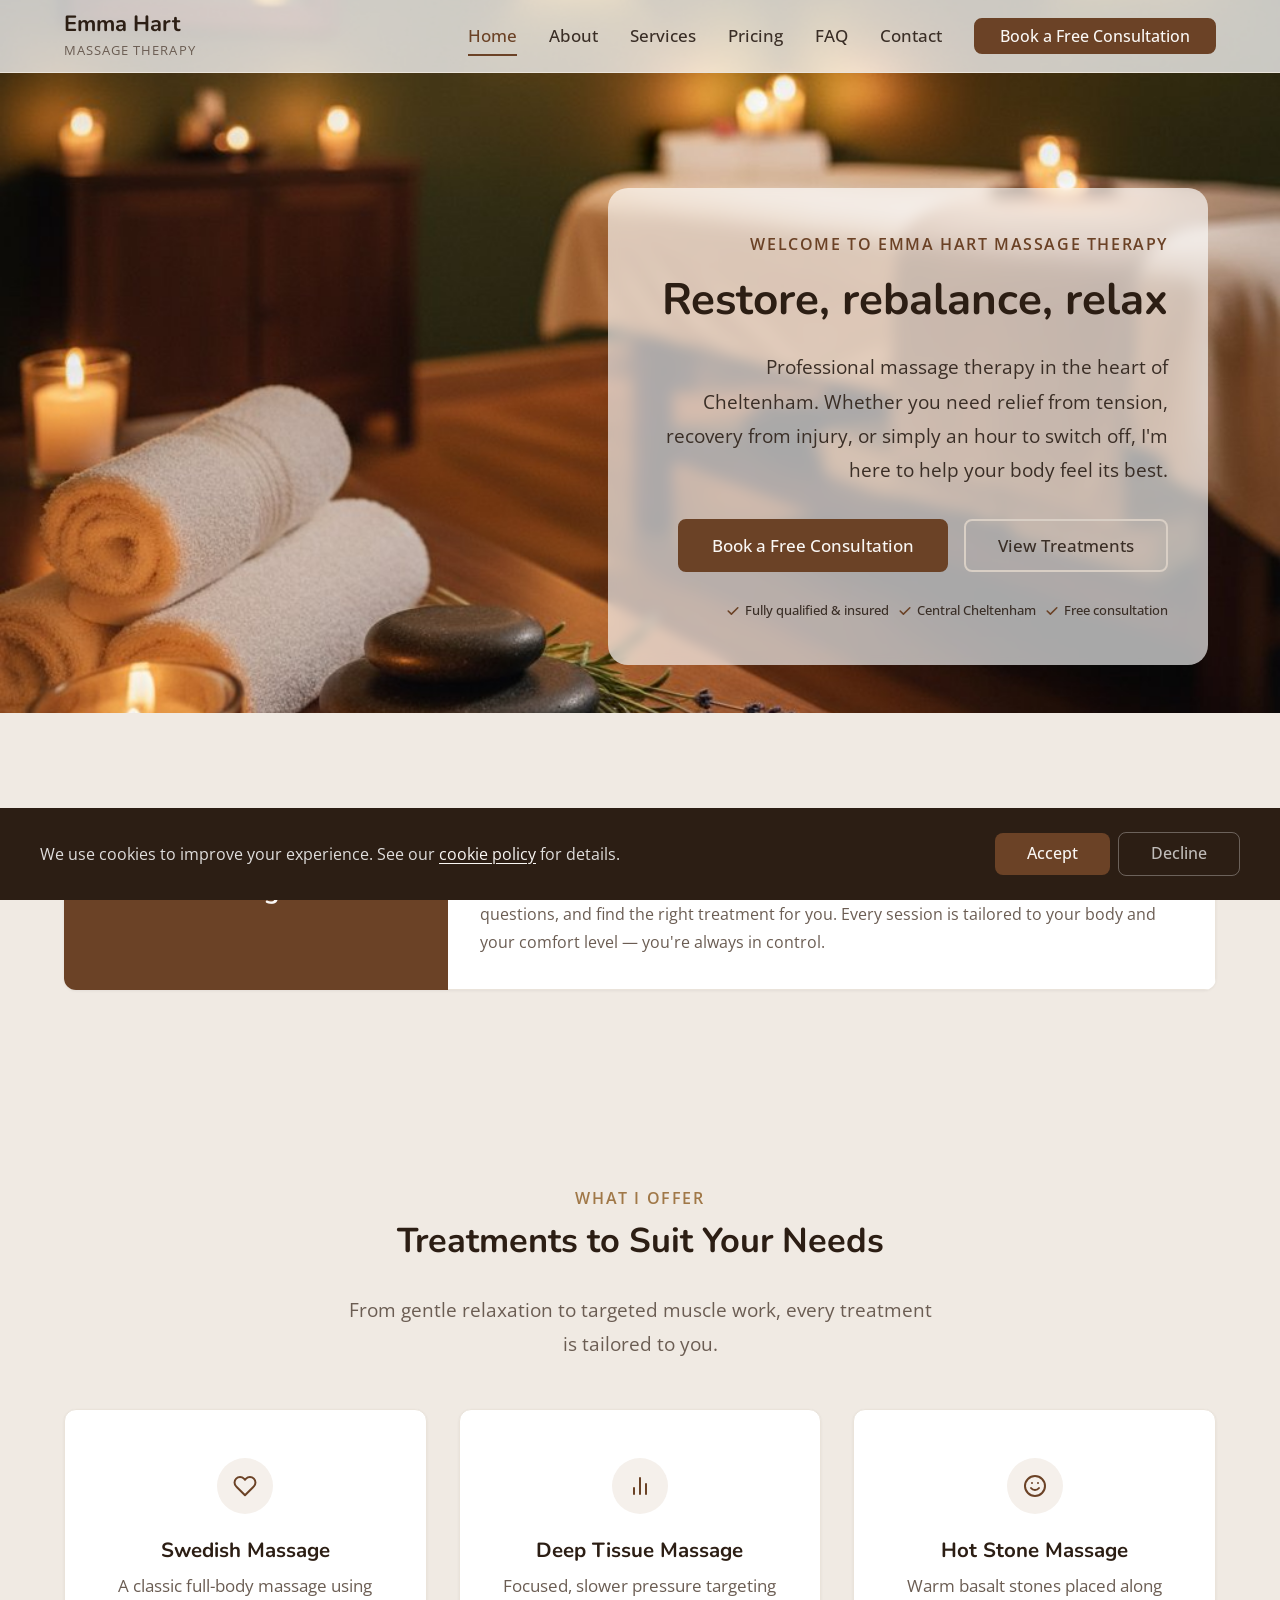
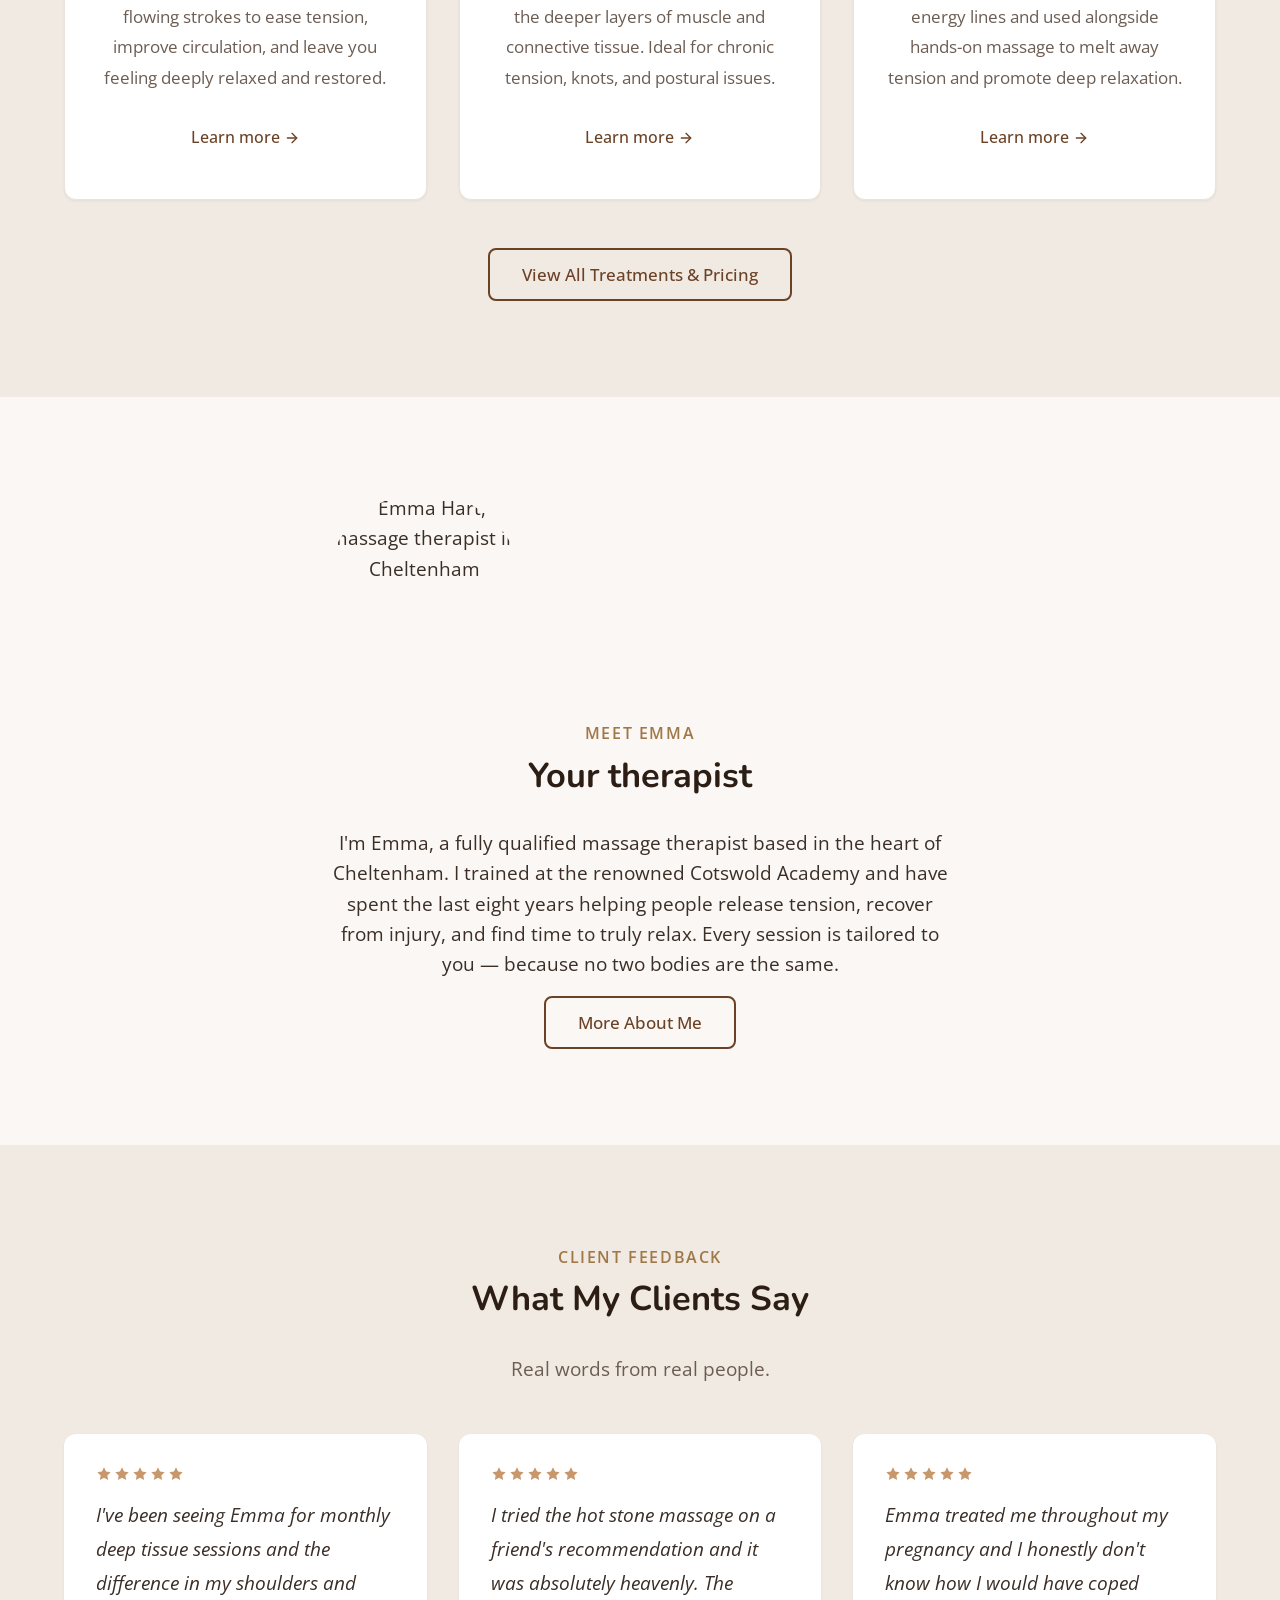
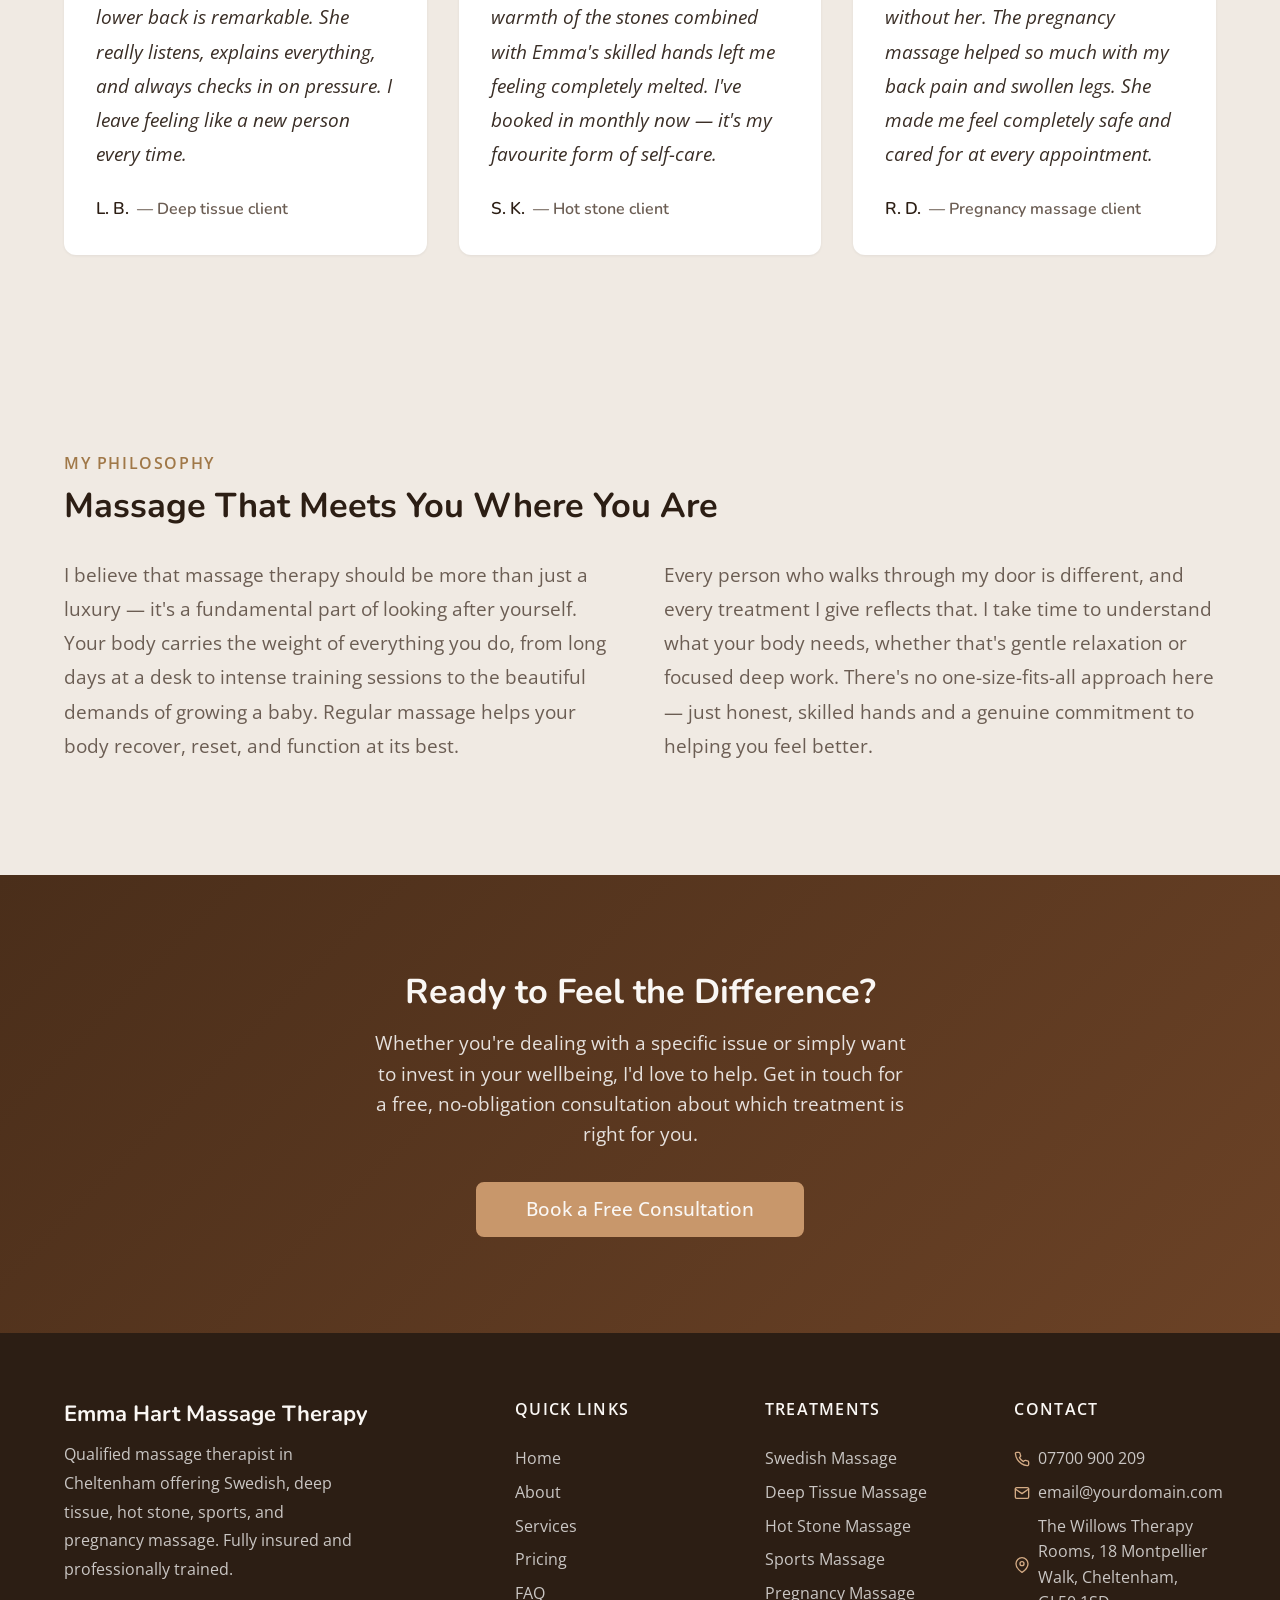
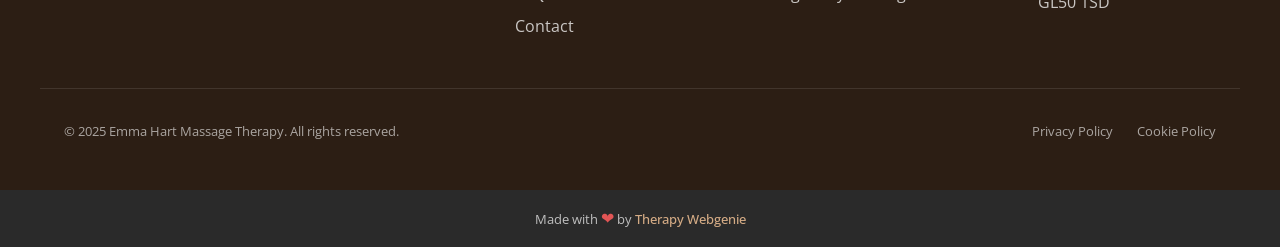
==== commit 9bc76371: "Switch about page portrait to background-image for full-bleed coverage Co-Authored-By: Claude Opus 4" ====
--- a/index.html
+++ b/index.html
@@ -58,7 +58,7 @@
   <a href="#main" class="skip-link">Skip to main content</a>
 
   <!-- SECTION: nav -->
-  <nav class="nav nav--transparent nav--transparent-dark" role="navigation" aria-label="Main navigation">
+  <nav class="nav nav--transparent nav--transparent-light" role="navigation" aria-label="Main navigation">
     <div class="container nav__inner">
       <a href="index.html" class="nav__brand">
         <!-- PROFILE:logo --><!-- /PROFILE:logo -->
@@ -119,7 +119,7 @@
   <main id="main">
 
     <!-- SECTION: hero -->
-    <section class="hero hero--showcase hero--showcase-dark hero--showcase-right" style="background-image: url('images/hero.jpg');">
+    <section class="hero hero--showcase hero--showcase-light hero--showcase-right" style="background-image: url('images/hero.jpg');">
       <div class="container hero__inner">
         <div class="hero__content">
           <span class="hero__label">Welcome to Emma Hart Massage Therapy</span>
@@ -140,7 +140,7 @@
     <!-- /SECTION: hero -->
 
     <!-- SECTION: highlight-box -->
-    <section class="section">
+    <section class="section section--alt">
       <div class="container">
         <div class="highlight-box">
           <div class="highlight-box__heading">
@@ -202,8 +202,20 @@
     </section>
     <!-- /SECTION: services-overview -->
 
+    <!-- SECTION: meet -->
+    <section class="section reveal">
+      <div class="container text-center" style="max-width: 680px;">
+        <img src="images/home-portrait.jpg" alt="Emma Hart, massage therapist in Cheltenham" style="width: 200px; height: 200px; border-radius: 50%; object-fit: cover; margin-bottom: var(--space-lg);" loading="lazy">
+        <span class="section-label">Meet Emma</span>
+        <h2>Your therapist</h2>
+        <p>I'm Emma, a fully qualified massage therapist based in the heart of Cheltenham. I trained at the renowned Cotswold Academy and have spent the last eight years helping people release tension, recover from injury, and find time to truly relax. Every session is tailored to you — because no two bodies are the same.</p>
+        <a href="about.html" class="btn btn--secondary">More About Me</a>
+      </div>
+    </section>
+    <!-- /SECTION: meet -->
+
     <!-- SECTION: testimonials -->
-    <section class="section">
+    <section class="section section--alt">
       <div class="container text-center">
         <span class="section-label">Client Feedback</span>
         <h2>What My Clients Say</h2>
@@ -336,7 +348,7 @@
   <div class="cookie-banner" role="dialog" aria-label="Cookie consent">
     <div class="cookie-banner__inner">
       <p class="cookie-banner__text">We use cookies to improve your experience. See our <a href="cookies-policy.html">cookie policy</a> for details.</p>
-      <button class="cookie-banner__accept">Accept</button>
+      <div class="cookie-banner__buttons"><button class="cookie-banner__accept">Accept</button><button class="cookie-banner__decline">Decline</button></div>
     </div>
   </div>
 
--- a/css/components.css
+++ b/css/components.css
@@ -1046,6 +1046,9 @@
   order: 1;
   width: 100%;
   min-height: 300px;
+  background-size: cover;
+  background-position: center;
+  background-repeat: no-repeat;
 }
 
 .hero--half .hero__image-placeholder,
@@ -1573,7 +1576,7 @@
 
 .hero--showcase .hero__content {
   order: 1;
-  max-width: 540px;
+  max-width: 600px;
   padding: 40px;
   border-radius: 20px;
   backdrop-filter: blur(6px);
@@ -1586,7 +1589,7 @@
 }
 
 .hero--showcase .hero__ticks {
-  flex-wrap: nowrap;
+  margin-bottom: 0;
 }
 
 /* --- Dark card (default) --- */
@@ -1609,14 +1612,10 @@
 
 .hero--showcase-dark .hero__ticks li {
   color: rgba(255, 255, 255, 0.9);
-  background-color: rgba(255, 255, 255, 0.1);
-  border-color: rgba(255, 255, 255, 0.2);
-}
-
-/* Left/right cards: subtle pill styling to keep card compact */
-.hero--showcase-dark:not(.hero--showcase-center) .hero__ticks li {
-  background-color: rgba(255, 255, 255, 0.08);
-  border-color: rgba(255, 255, 255, 0.15);
+  background: none;
+  border: none;
+  padding: var(--space-xs) 0;
+  border-radius: 0;
 }
 
 .hero--showcase-dark .hero__ticks svg {
@@ -1664,14 +1663,10 @@
 
 .hero--showcase-light .hero__ticks li {
   color: var(--color-text);
-  background-color: rgba(0, 0, 0, 0.06);
-  border-color: rgba(0, 0, 0, 0.1);
-}
-
-/* Left/right cards: subtle pill styling to keep card compact */
-.hero--showcase-light:not(.hero--showcase-center) .hero__ticks li {
-  background-color: rgba(0, 0, 0, 0.04);
-  border-color: rgba(0, 0, 0, 0.08);
+  background: none;
+  border: none;
+  padding: var(--space-xs) 0;
+  border-radius: 0;
 }
 
 .hero--showcase-light .hero__ticks svg {
@@ -1988,6 +1983,15 @@
   grid-template-columns: 1fr;
   gap: var(--space-2xl);
   align-items: center;
+}
+
+.intro__image-wrap {
+  background-size: cover;
+  background-position: center;
+  background-repeat: no-repeat;
+  border-radius: var(--radius-lg);
+  overflow: hidden;
+  min-height: 400px;
 }
 
 .intro__image {
@@ -2487,6 +2491,13 @@
 .about-hero h1,
 .about-hero h2 {
   margin-bottom: var(--space-lg);
+}
+
+.about-hero__image-wrap {
+  background-size: cover;
+  background-position: center;
+  background-repeat: no-repeat;
+  min-height: 400px;
 }
 
 .about-hero__image {
@@ -3480,6 +3491,58 @@
 }
 
 /* =============================================
+   CONTENT: STORY TEXT
+   Centred header spanning full width, then a
+   two-column layout: large pull-quote (left)
+   and regular body text (right).
+   ============================================= */
+.story-text {
+  max-width: var(--container-wide);
+  margin: 0 auto;
+}
+
+.story-text__header {
+  text-align: center;
+  margin-bottom: var(--space-2xl);
+}
+
+.story-text__body {
+  display: grid;
+  grid-template-columns: 1fr;
+  gap: var(--space-xl);
+  align-items: start;
+}
+
+.story-text__quote {
+  font-family: var(--font-heading);
+  font-size: var(--text-xl);
+  font-weight: 400;
+  line-height: 1.4;
+  font-style: italic;
+  color: var(--color-text-heading);
+}
+
+.story-text__content p {
+  color: var(--color-text-light);
+  line-height: var(--line-height-relaxed);
+}
+
+.story-text__content p + p {
+  margin-top: var(--space-md);
+}
+
+@media (min-width: 768px) {
+  .story-text__header {
+    margin-bottom: var(--space-3xl);
+  }
+
+  .story-text__body {
+    grid-template-columns: 1fr 1.5fr;
+    gap: var(--space-3xl);
+  }
+}
+
+/* =============================================
    CONTENT: HIGHLIGHT BOX
    Colored left panel + white right panel.
    Used for standout callouts / key messages.
@@ -3714,6 +3777,7 @@
 .icon-box--left {
   text-align: left;
   display: flex;
+  align-items: center;
   gap: var(--space-lg);
 }
 
@@ -4731,7 +4795,7 @@
 }
 
 .comparison__card h3 {
-  font-size: var(--text-md);
+  font-size: var(--text-xl);
   margin-bottom: var(--space-lg);
 }
 
@@ -5205,12 +5269,13 @@
    ============================================= */
 .comparison-table {
   width: 100%;
-  border-collapse: collapse;
+  border-collapse: separate;
+  border-spacing: 0;
   background-color: var(--color-surface);
   border-radius: var(--radius-lg);
   overflow: hidden;
   box-shadow: var(--shadow-sm);
-  border: 1px solid var(--color-border-light);
+  border: 2px solid #ccc;
 }
 
 .comparison-table thead th {
@@ -5221,7 +5286,12 @@
   font-weight: var(--font-weight-bold);
   color: var(--color-text-heading);
   text-align: center;
-  border-bottom: 2px solid var(--color-border);
+  border-bottom: 2px solid #ccc;
+  border-right: 1px solid var(--color-border-light);
+}
+
+.comparison-table thead th:last-child {
+  border-right: none;
 }
 
 .comparison-table thead th:first-child {
@@ -5233,7 +5303,12 @@
   font-size: var(--text-sm);
   color: var(--color-text);
   border-bottom: 1px solid var(--color-border-light);
+  border-right: 1px solid var(--color-border-light);
   text-align: center;
+}
+
+.comparison-table tbody td:last-child {
+  border-right: none;
 }
 
 .comparison-table tbody td:first-child {
@@ -5726,6 +5801,64 @@
   background: rgba(255, 255, 255, 0.25);
 }
 
+/* =============================================
+   VIDEO EMBED
+   Responsive 16:9 wrapper for iframe videos.
+   ============================================= */
+.video-embed {
+  position: relative;
+  padding-bottom: 56.25%;
+  height: 0;
+  overflow: hidden;
+  border-radius: var(--radius-lg);
+  box-shadow: var(--shadow-md);
+}
+
+.video-embed iframe {
+  position: absolute;
+  top: 0;
+  left: 0;
+  width: 100%;
+  height: 100%;
+  border: 0;
+  border-radius: var(--radius-lg);
+}
+
+/* =============================================
+   VIDEO SPLIT
+   Optional centered header across both columns,
+   then text left + video right. Stacks on mobile.
+   ============================================= */
+.video-split {
+  display: grid;
+  grid-template-columns: 1fr;
+  gap: var(--space-2xl);
+  align-items: center;
+}
+
+.video-split__header {
+  text-align: center;
+}
+
+.video-split__header h2 {
+  margin-bottom: var(--space-sm);
+}
+
+.video-split__content p {
+  color: var(--color-text-light);
+  line-height: var(--line-height-relaxed);
+}
+
+@media (min-width: 768px) {
+  .video-split {
+    grid-template-columns: 1fr 1fr;
+  }
+
+  .video-split__header {
+    grid-column: 1 / -1;
+  }
+}
+
 /* --- Back to Top --- */
 .back-to-top {
   position: fixed;
@@ -5996,6 +6129,7 @@
   font-size: var(--text-sm);
   line-height: var(--line-height-relaxed);
   color: rgba(255, 255, 255, 0.85);
+  margin-bottom: 0;
 }
 
 .cookie-banner__text a {
@@ -6019,6 +6153,30 @@
 
 .cookie-banner__accept:hover {
   background: var(--color-primary-dark);
+}
+
+.cookie-banner__decline {
+  background: transparent;
+  color: rgba(255, 255, 255, 0.7);
+  padding: var(--space-sm) var(--space-xl);
+  border-radius: var(--radius-md);
+  font-size: var(--text-sm);
+  font-weight: var(--font-weight-medium);
+  cursor: pointer;
+  border: 1px solid rgba(255, 255, 255, 0.3);
+  white-space: nowrap;
+  transition: color var(--transition-fast), border-color var(--transition-fast);
+}
+
+.cookie-banner__decline:hover {
+  color: var(--color-text-inverse);
+  border-color: rgba(255, 255, 255, 0.6);
+}
+
+.cookie-banner__buttons {
+  display: flex;
+  gap: var(--space-sm);
+  align-items: center;
 }
 
 @media (min-width: 768px) {
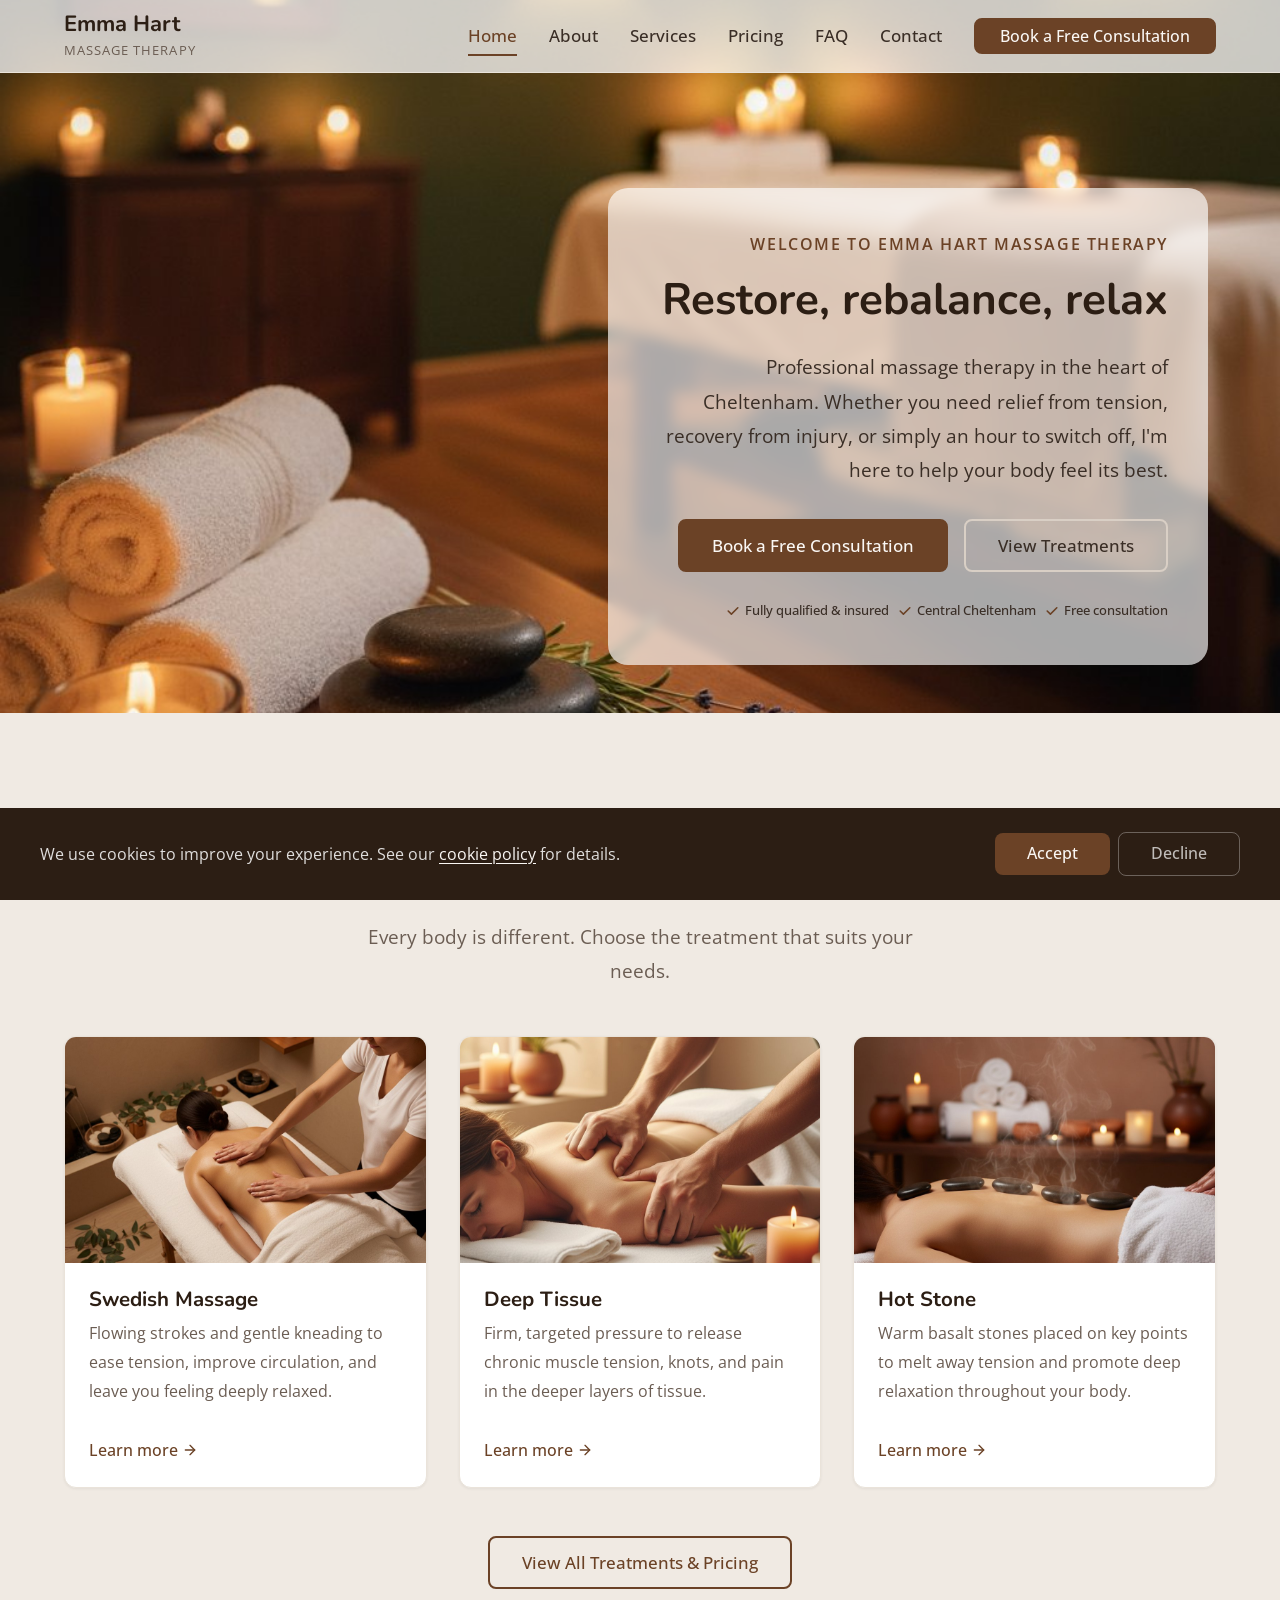
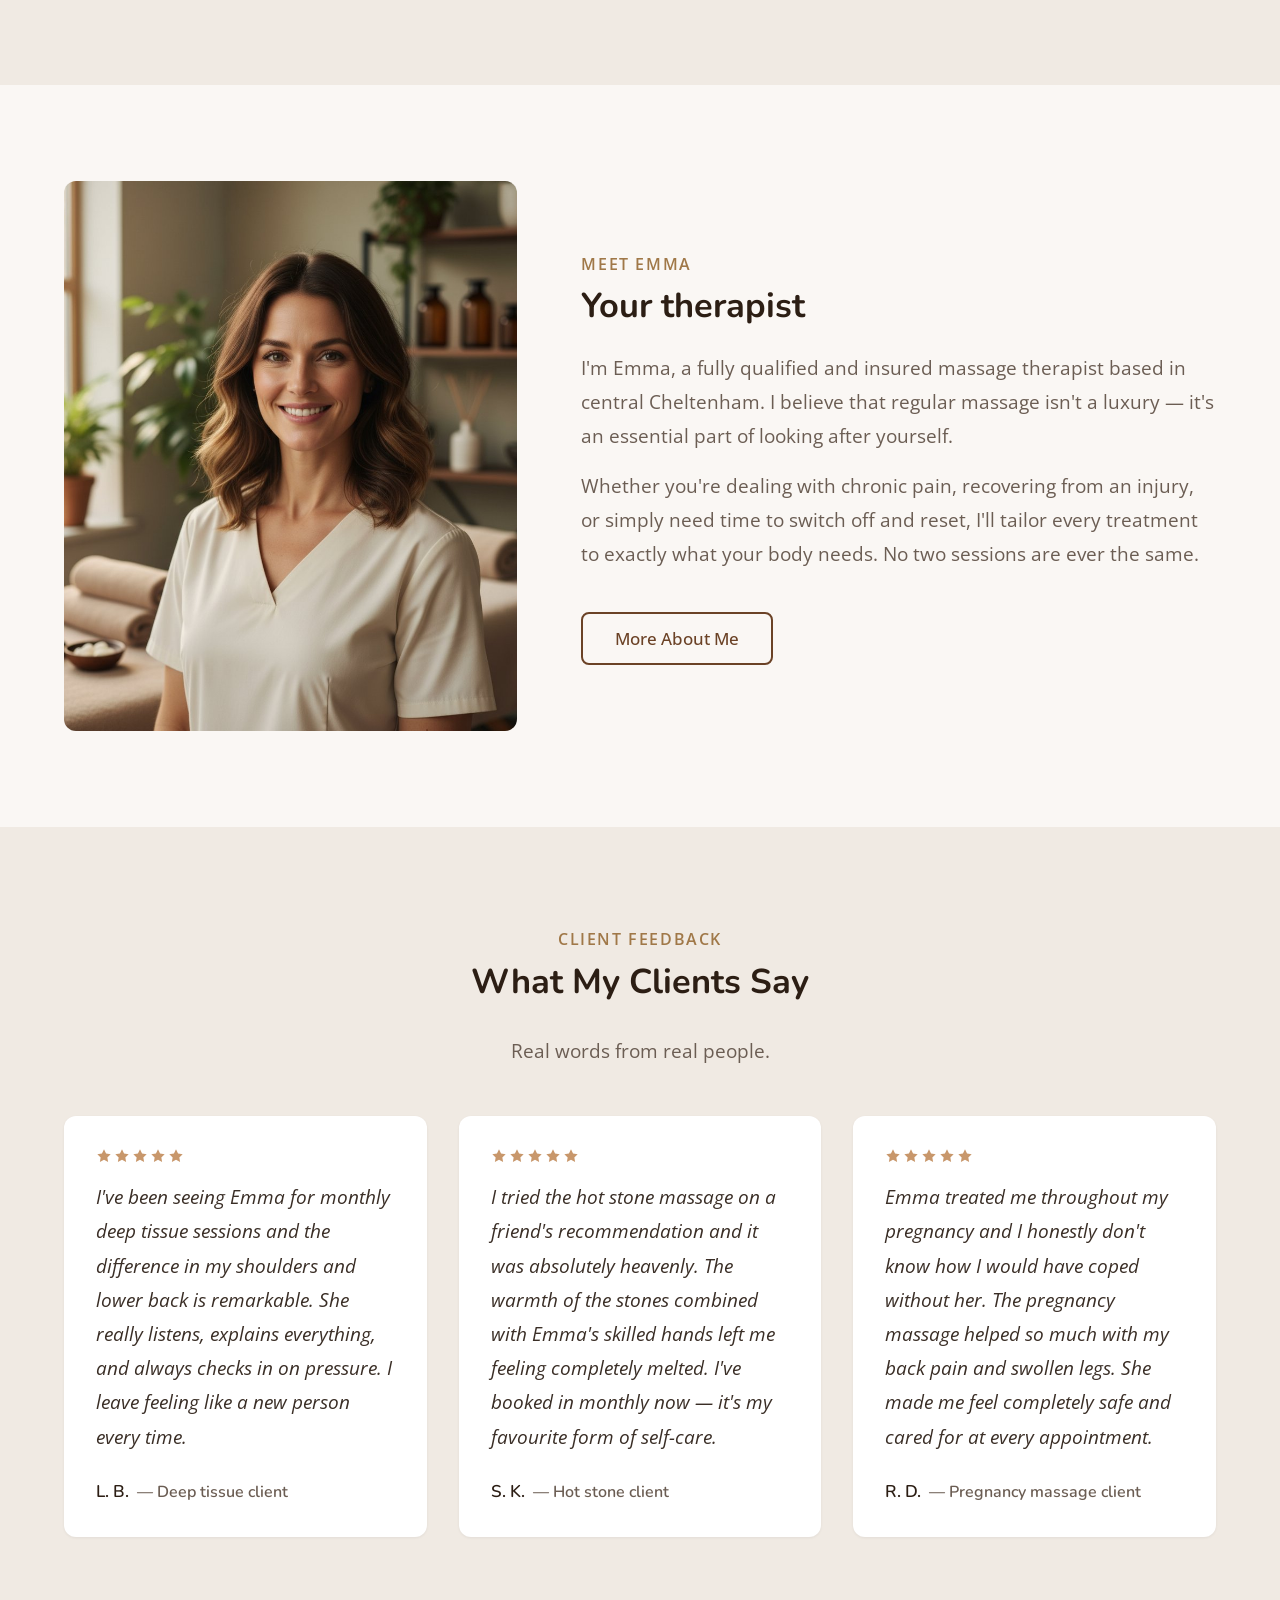
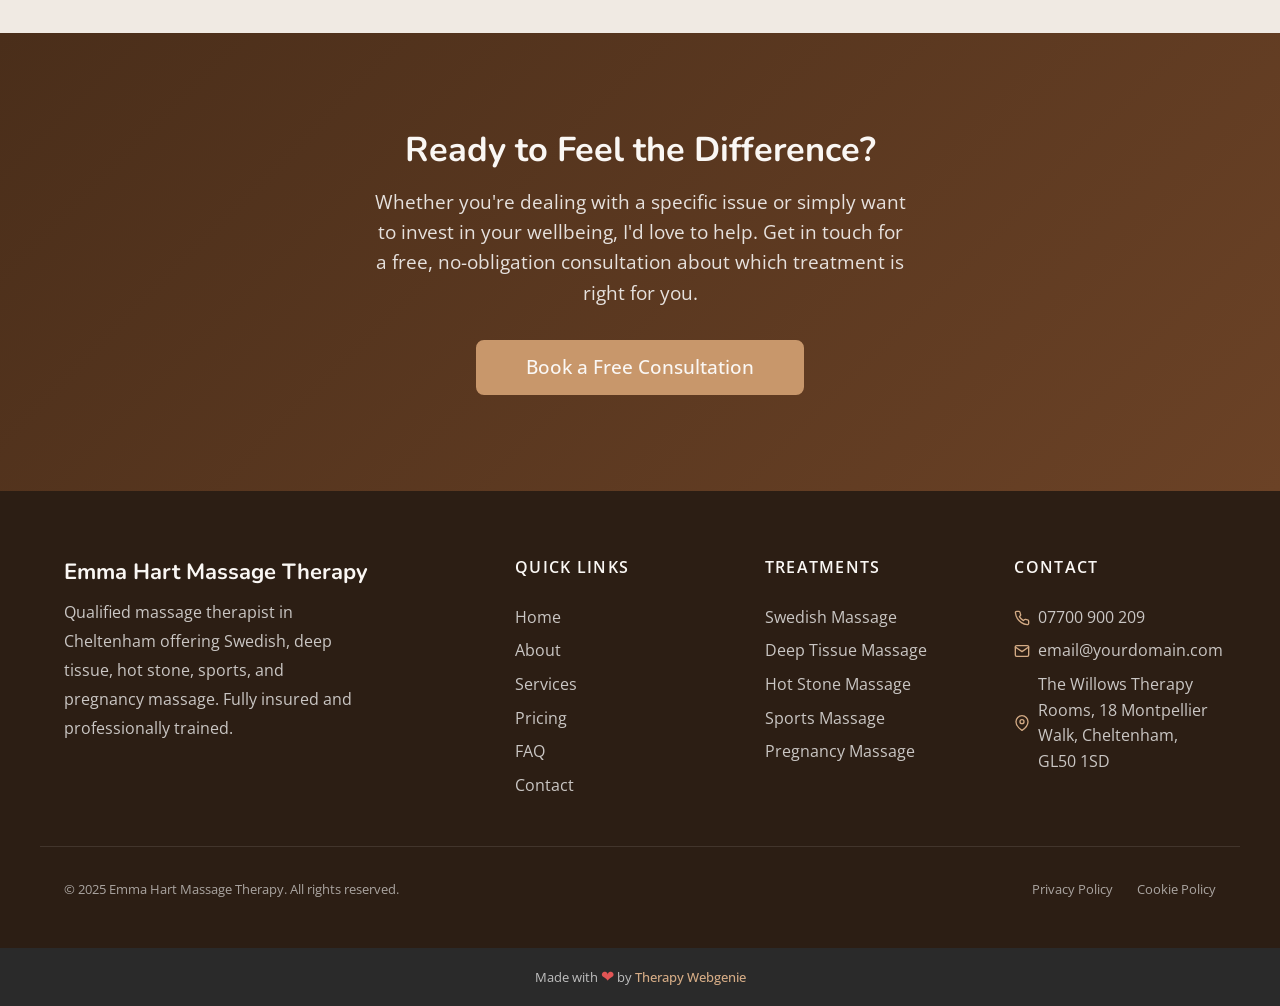
==== commit 30076430: "Redesign homepage: image service cards, full portrait section - Replace highlight-box + icon service" ====
--- a/index.html
+++ b/index.html
@@ -139,61 +139,37 @@
     </section>
     <!-- /SECTION: hero -->
 
-    <!-- SECTION: highlight-box -->
-    <section class="section section--alt">
-      <div class="container">
-        <div class="highlight-box">
-          <div class="highlight-box__heading">
-            <h3>New to Massage?</h3>
-          </div>
-          <div class="highlight-box__content">
-            <p>If you've never had a professional massage before, there's nothing to worry about. I offer a free, no-obligation consultation where we can talk through your needs, answer any questions, and find the right treatment for you. Every session is tailored to your body and your comfort level — you're always in control.</p>
-          </div>
-        </div>
-      </div>
-    </section>
-    <!-- /SECTION: highlight-box -->
-
     <!-- SECTION: services-overview -->
-    <section class="section section--alt">
+    <section class="section section--alt reveal">
       <div class="container text-center">
-        <span class="section-label">What I Offer</span>
-        <h2>Treatments to Suit Your Needs</h2>
-        <p class="section-subtitle">From gentle relaxation to targeted muscle work, every treatment is tailored to you.</p>
+        <span class="section-label">Treatments</span>
+        <h2>Massage Tailored to You</h2>
+        <p class="section-subtitle">Every body is different. Choose the treatment that suits your needs.</p>
       </div>
       <div class="container grid grid--3">
-        <a href="services.html#service-swedish" class="card card--service">
-          <div class="card__icon">
-            <svg xmlns="http://www.w3.org/2000/svg" viewBox="0 0 24 24" fill="none" stroke="currentColor" stroke-width="2" stroke-linecap="round" stroke-linejoin="round"><path d="M20.84 4.61a5.5 5.5 0 0 0-7.78 0L12 5.67l-1.06-1.06a5.5 5.5 0 0 0-7.78 7.78l1.06 1.06L12 21.23l7.78-7.78 1.06-1.06a5.5 5.5 0 0 0 0-7.78z"></path></svg>
-          </div>
-          <h3 class="card__title">Swedish Massage</h3>
-          <p class="card__text">A classic full-body massage using flowing strokes to ease tension, improve circulation, and leave you feeling deeply relaxed and restored.</p>
-          <span class="card__link">
-            Learn more
-            <svg xmlns="http://www.w3.org/2000/svg" viewBox="0 0 24 24" fill="none" stroke="currentColor" stroke-width="2" stroke-linecap="round" stroke-linejoin="round"><line x1="5" y1="12" x2="19" y2="12"></line><polyline points="12 5 19 12 12 19"></polyline></svg>
-          </span>
-        </a>
-        <a href="services.html#service-deep-tissue" class="card card--service">
-          <div class="card__icon">
-            <svg xmlns="http://www.w3.org/2000/svg" viewBox="0 0 24 24" fill="none" stroke="currentColor" stroke-width="2" stroke-linecap="round" stroke-linejoin="round"><path d="M18 20V10"></path><path d="M12 20V4"></path><path d="M6 20v-6"></path></svg>
-          </div>
-          <h3 class="card__title">Deep Tissue Massage</h3>
-          <p class="card__text">Focused, slower pressure targeting the deeper layers of muscle and connective tissue. Ideal for chronic tension, knots, and postural issues.</p>
-          <span class="card__link">
-            Learn more
-            <svg xmlns="http://www.w3.org/2000/svg" viewBox="0 0 24 24" fill="none" stroke="currentColor" stroke-width="2" stroke-linecap="round" stroke-linejoin="round"><line x1="5" y1="12" x2="19" y2="12"></line><polyline points="12 5 19 12 12 19"></polyline></svg>
-          </span>
-        </a>
-        <a href="services.html#service-hot-stone" class="card card--service">
-          <div class="card__icon">
-            <svg xmlns="http://www.w3.org/2000/svg" viewBox="0 0 24 24" fill="none" stroke="currentColor" stroke-width="2" stroke-linecap="round" stroke-linejoin="round"><circle cx="12" cy="12" r="10"></circle><path d="M8 14s1.5 2 4 2 4-2 4-2"></path><line x1="9" y1="9" x2="9.01" y2="9"></line><line x1="15" y1="9" x2="15.01" y2="9"></line></svg>
-          </div>
-          <h3 class="card__title">Hot Stone Massage</h3>
-          <p class="card__text">Warm basalt stones placed along energy lines and used alongside hands-on massage to melt away tension and promote deep relaxation.</p>
-          <span class="card__link">
-            Learn more
-            <svg xmlns="http://www.w3.org/2000/svg" viewBox="0 0 24 24" fill="none" stroke="currentColor" stroke-width="2" stroke-linecap="round" stroke-linejoin="round"><line x1="5" y1="12" x2="19" y2="12"></line><polyline points="12 5 19 12 12 19"></polyline></svg>
-          </span>
+        <a href="services.html#service-swedish" class="image-card">
+          <img src="images/service-swedish.jpg" alt="Swedish massage treatment with flowing strokes" class="image-card__image" width="800" height="500" loading="lazy">
+          <div class="image-card__body">
+            <h3 class="image-card__title">Swedish Massage</h3>
+            <p class="image-card__text">Flowing strokes and gentle kneading to ease tension, improve circulation, and leave you feeling deeply relaxed.</p>
+            <span class="image-card__link">Learn more <svg xmlns="http://www.w3.org/2000/svg" viewBox="0 0 24 24" fill="none" stroke="currentColor" stroke-width="2" stroke-linecap="round" stroke-linejoin="round" width="16" height="16"><line x1="5" y1="12" x2="19" y2="12"></line><polyline points="12 5 19 12 12 19"></polyline></svg></span>
+          </div>
+        </a>
+        <a href="services.html#service-deep-tissue" class="image-card">
+          <img src="images/service-deep-tissue.jpg" alt="Deep tissue massage targeting muscle tension" class="image-card__image" width="800" height="500" loading="lazy">
+          <div class="image-card__body">
+            <h3 class="image-card__title">Deep Tissue</h3>
+            <p class="image-card__text">Firm, targeted pressure to release chronic muscle tension, knots, and pain in the deeper layers of tissue.</p>
+            <span class="image-card__link">Learn more <svg xmlns="http://www.w3.org/2000/svg" viewBox="0 0 24 24" fill="none" stroke="currentColor" stroke-width="2" stroke-linecap="round" stroke-linejoin="round" width="16" height="16"><line x1="5" y1="12" x2="19" y2="12"></line><polyline points="12 5 19 12 12 19"></polyline></svg></span>
+          </div>
+        </a>
+        <a href="services.html#service-hot-stone" class="image-card">
+          <img src="images/service-hot-stone.jpg" alt="Hot stone massage with warm basalt stones" class="image-card__image" width="800" height="500" loading="lazy">
+          <div class="image-card__body">
+            <h3 class="image-card__title">Hot Stone</h3>
+            <p class="image-card__text">Warm basalt stones placed on key points to melt away tension and promote deep relaxation throughout your body.</p>
+            <span class="image-card__link">Learn more <svg xmlns="http://www.w3.org/2000/svg" viewBox="0 0 24 24" fill="none" stroke="currentColor" stroke-width="2" stroke-linecap="round" stroke-linejoin="round" width="16" height="16"><line x1="5" y1="12" x2="19" y2="12"></line><polyline points="12 5 19 12 12 19"></polyline></svg></span>
+          </div>
         </a>
       </div>
       <div class="container text-center section-footer">
@@ -202,17 +178,21 @@
     </section>
     <!-- /SECTION: services-overview -->
 
-    <!-- SECTION: meet -->
+    <!-- SECTION: intro -->
     <section class="section reveal">
-      <div class="container text-center" style="max-width: 680px;">
-        <img src="images/home-portrait.jpg" alt="Emma Hart, massage therapist in Cheltenham" style="width: 200px; height: 200px; border-radius: 50%; object-fit: cover; margin-bottom: var(--space-lg);" loading="lazy">
-        <span class="section-label">Meet Emma</span>
-        <h2>Your therapist</h2>
-        <p>I'm Emma, a fully qualified massage therapist based in the heart of Cheltenham. I trained at the renowned Cotswold Academy and have spent the last eight years helping people release tension, recover from injury, and find time to truly relax. Every session is tailored to you — because no two bodies are the same.</p>
-        <a href="about.html" class="btn btn--secondary">More About Me</a>
-      </div>
-    </section>
-    <!-- /SECTION: meet -->
+      <div class="container intro__inner">
+        <div class="intro__image-wrap" style="background-image: url('images/home-portrait.jpg');" role="img" aria-label="Emma Hart, massage therapist in Cheltenham">
+        </div>
+        <div class="intro__text">
+          <span class="section-label">Meet Emma</span>
+          <h2>Your therapist</h2>
+          <p>I'm Emma, a fully qualified and insured massage therapist based in central Cheltenham. I believe that regular massage isn't a luxury — it's an essential part of looking after yourself.</p>
+          <p>Whether you're dealing with chronic pain, recovering from an injury, or simply need time to switch off and reset, I'll tailor every treatment to exactly what your body needs. No two sessions are ever the same.</p>
+          <a href="about.html" class="btn btn--secondary">More About Me</a>
+        </div>
+      </div>
+    </section>
+    <!-- /SECTION: intro -->
 
     <!-- SECTION: testimonials -->
     <section class="section section--alt">
@@ -258,21 +238,6 @@
       </div>
     </section>
     <!-- /SECTION: testimonials -->
-
-    <!-- SECTION: two-col-text -->
-    <section class="section section--alt">
-      <div class="container">
-        <div class="two-col-text">
-          <span class="section-label">My Philosophy</span>
-          <h2>Massage That Meets You Where You Are</h2>
-          <div class="two-col-text__columns">
-            <p>I believe that massage therapy should be more than just a luxury — it's a fundamental part of looking after yourself. Your body carries the weight of everything you do, from long days at a desk to intense training sessions to the beautiful demands of growing a baby. Regular massage helps your body recover, reset, and function at its best.</p>
-            <p>Every person who walks through my door is different, and every treatment I give reflects that. I take time to understand what your body needs, whether that's gentle relaxation or focused deep work. There's no one-size-fits-all approach here — just honest, skilled hands and a genuine commitment to helping you feel better.</p>
-          </div>
-        </div>
-      </div>
-    </section>
-    <!-- /SECTION: two-col-text -->
 
     <!-- SECTION: cta -->
     <section class="section cta-banner">
--- a/css/components.css
+++ b/css/components.css
@@ -40,6 +40,8 @@
   align-items: center;
   justify-content: space-between;
   height: 72px;
+  position: relative;
+  z-index: 2;
 }
 
 .nav__brand {
@@ -95,6 +97,7 @@
   transition: color var(--transition-fast);
   position: relative;
   padding: var(--space-xs) 0;
+  white-space: nowrap;
 }
 
 .nav__link::after {
@@ -154,15 +157,14 @@
   transform: translateY(-7px) rotate(-45deg);
 }
 
-/* Mobile Menu Overlay — slide in from right */
+/* Mobile Menu Overlay — slide in from right, full viewport coverage */
 .nav__mobile {
   display: flex;
   position: fixed;
   inset: 0;
-  top: 72px;
   background-color: var(--color-surface);
-  z-index: 99;
-  padding: var(--space-xl) var(--space-lg);
+  z-index: 1;
+  padding: calc(72px + var(--space-xl)) var(--space-lg) var(--space-xl);
   flex-direction: column;
   gap: var(--space-lg);
   overflow-y: auto;
@@ -174,9 +176,9 @@
               visibility 0.35s;
 }
 
-/* When opened from the compact scroll header, start below it */
+/* When opened from the compact scroll header */
 .nav__mobile--from-scroll {
-  top: 56px;
+  padding-top: calc(56px + var(--space-xl));
   z-index: 201;
 }
 
@@ -1092,7 +1094,7 @@
 
 @media (min-width: 1024px) {
   .hero--half .hero__content {
-    padding: var(--space-4xl) var(--space-4xl) var(--space-4xl) var(--space-3xl);
+    padding: var(--space-4xl);
   }
 }
 
@@ -1275,7 +1277,7 @@
 
 @media (min-width: 1024px) {
   .hero--half.hero--reverse .hero__content {
-    padding: var(--space-4xl) var(--space-3xl) var(--space-4xl) var(--space-4xl);
+    padding: var(--space-4xl);
   }
 }
 
@@ -2485,7 +2487,7 @@
   display: grid;
   grid-template-columns: 1fr;
   gap: var(--space-2xl);
-  align-items: center;
+  align-items: stretch;
 }
 
 .about-hero h1,
@@ -2551,6 +2553,71 @@
   }
 
   .about-hero__inner > div:last-child {
+    padding: var(--space-4xl);
+  }
+}
+
+/* =============================================
+   ABOUT: SPLIT THIRD
+   1fr image (left) + 2fr text (right).
+   Narrower image column than about-hero.
+   Uses background-image for full-bleed coverage.
+   ============================================= */
+.about-split-third {
+  padding: 0;
+}
+
+.about-split-third__inner {
+  display: grid;
+  grid-template-columns: 1fr;
+  gap: var(--space-2xl);
+  align-items: stretch;
+}
+
+.about-split-third h1,
+.about-split-third h2 {
+  margin-bottom: var(--space-lg);
+}
+
+.about-split-third__image-wrap {
+  background-size: cover;
+  background-position: center;
+  background-repeat: no-repeat;
+  min-height: 350px;
+}
+
+.about-split-third__text {
+  padding: var(--space-2xl) var(--space-lg);
+  display: flex;
+  flex-direction: column;
+  justify-content: center;
+}
+
+.about-split-third__text p {
+  color: var(--color-text-light);
+  line-height: var(--line-height-relaxed);
+}
+
+.about-split-third__text p + p {
+  margin-top: var(--space-md);
+}
+
+@media (min-width: 768px) {
+  .about-split-third {
+    overflow: hidden;
+  }
+
+  .about-split-third__inner {
+    grid-template-columns: 1fr 2fr;
+    gap: 0;
+  }
+
+  .about-split-third__image-wrap {
+    overflow: hidden;
+    min-height: 500px;
+  }
+
+  .about-split-third__text {
     padding: var(--space-4xl);
   }
 }
--- a/css/theme.css
+++ b/css/theme.css
@@ -60,3 +60,10 @@
 .testimonial--standalone .testimonial__stars {
   justify-content: center;
 }
+
+/* Portrait image — taller on desktop */
+@media (min-width: 768px) {
+  .intro__image-wrap {
+    min-height: 550px;
+  }
+}
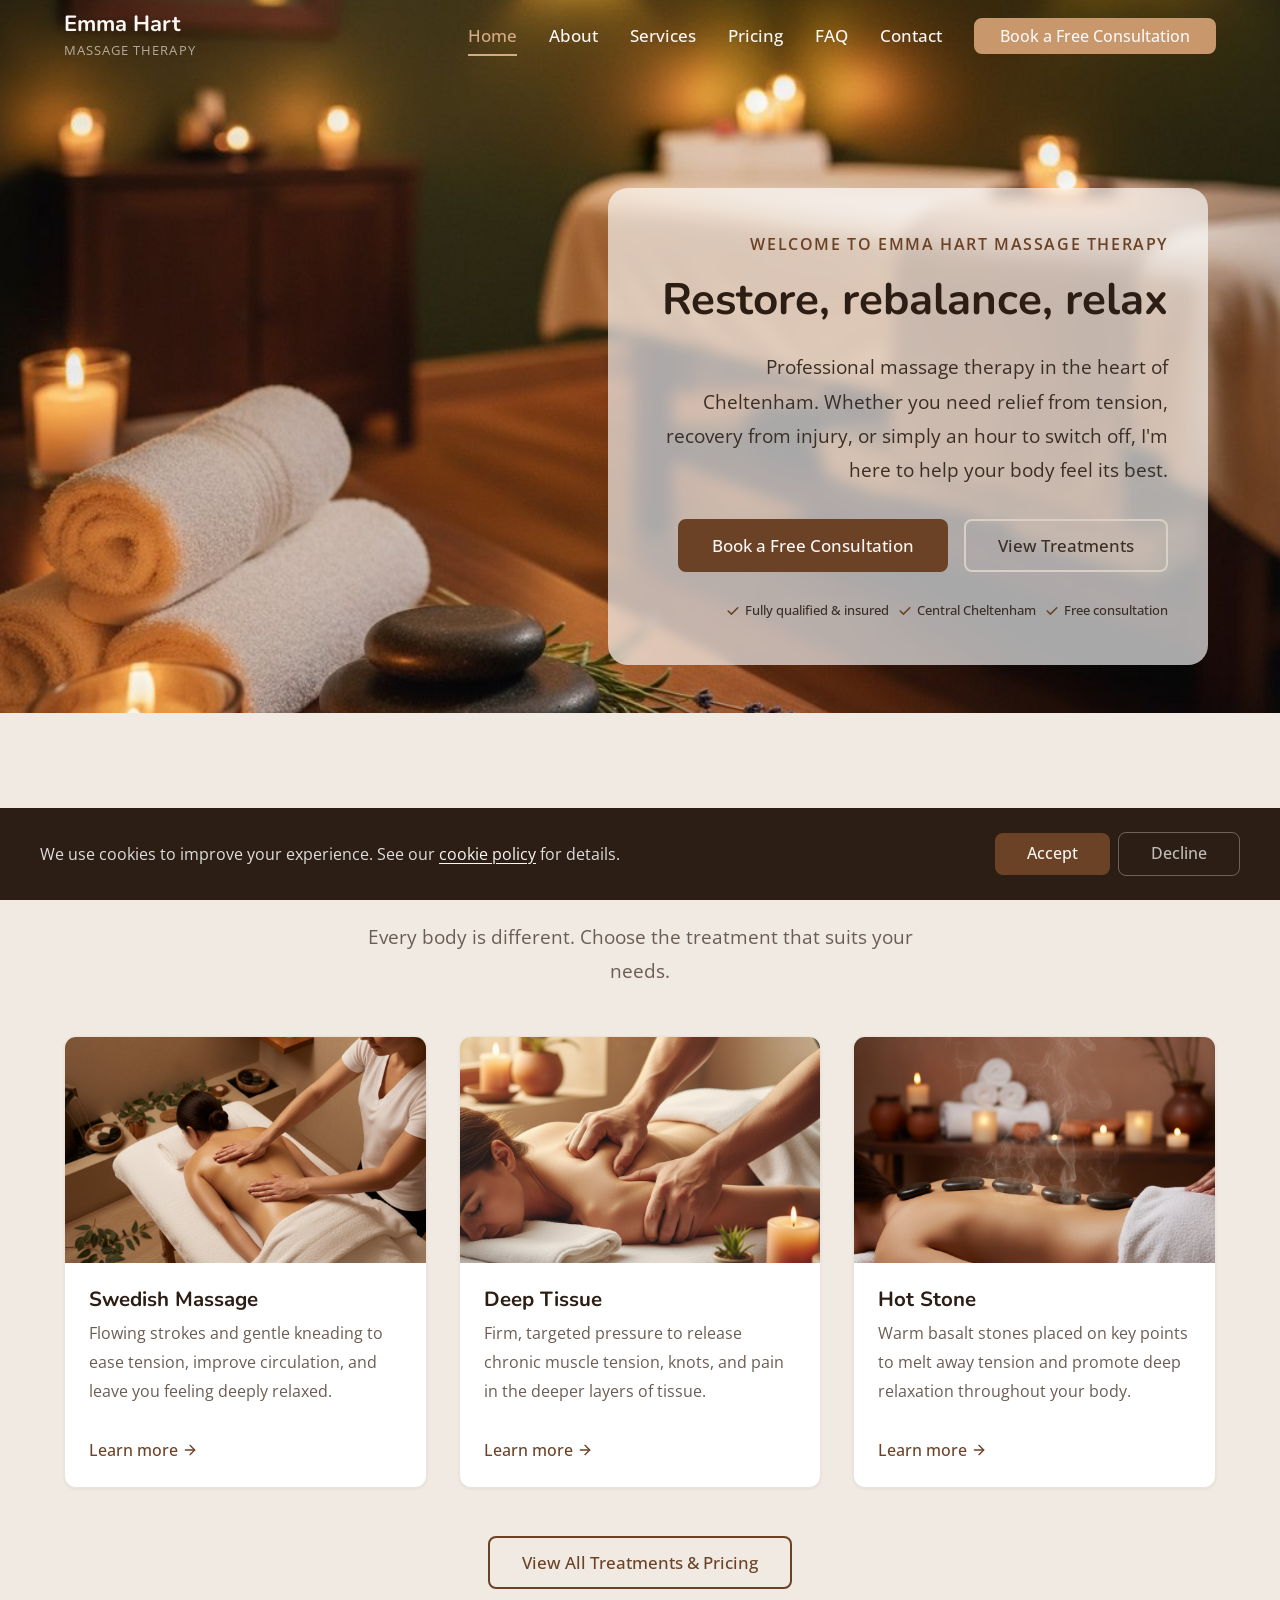
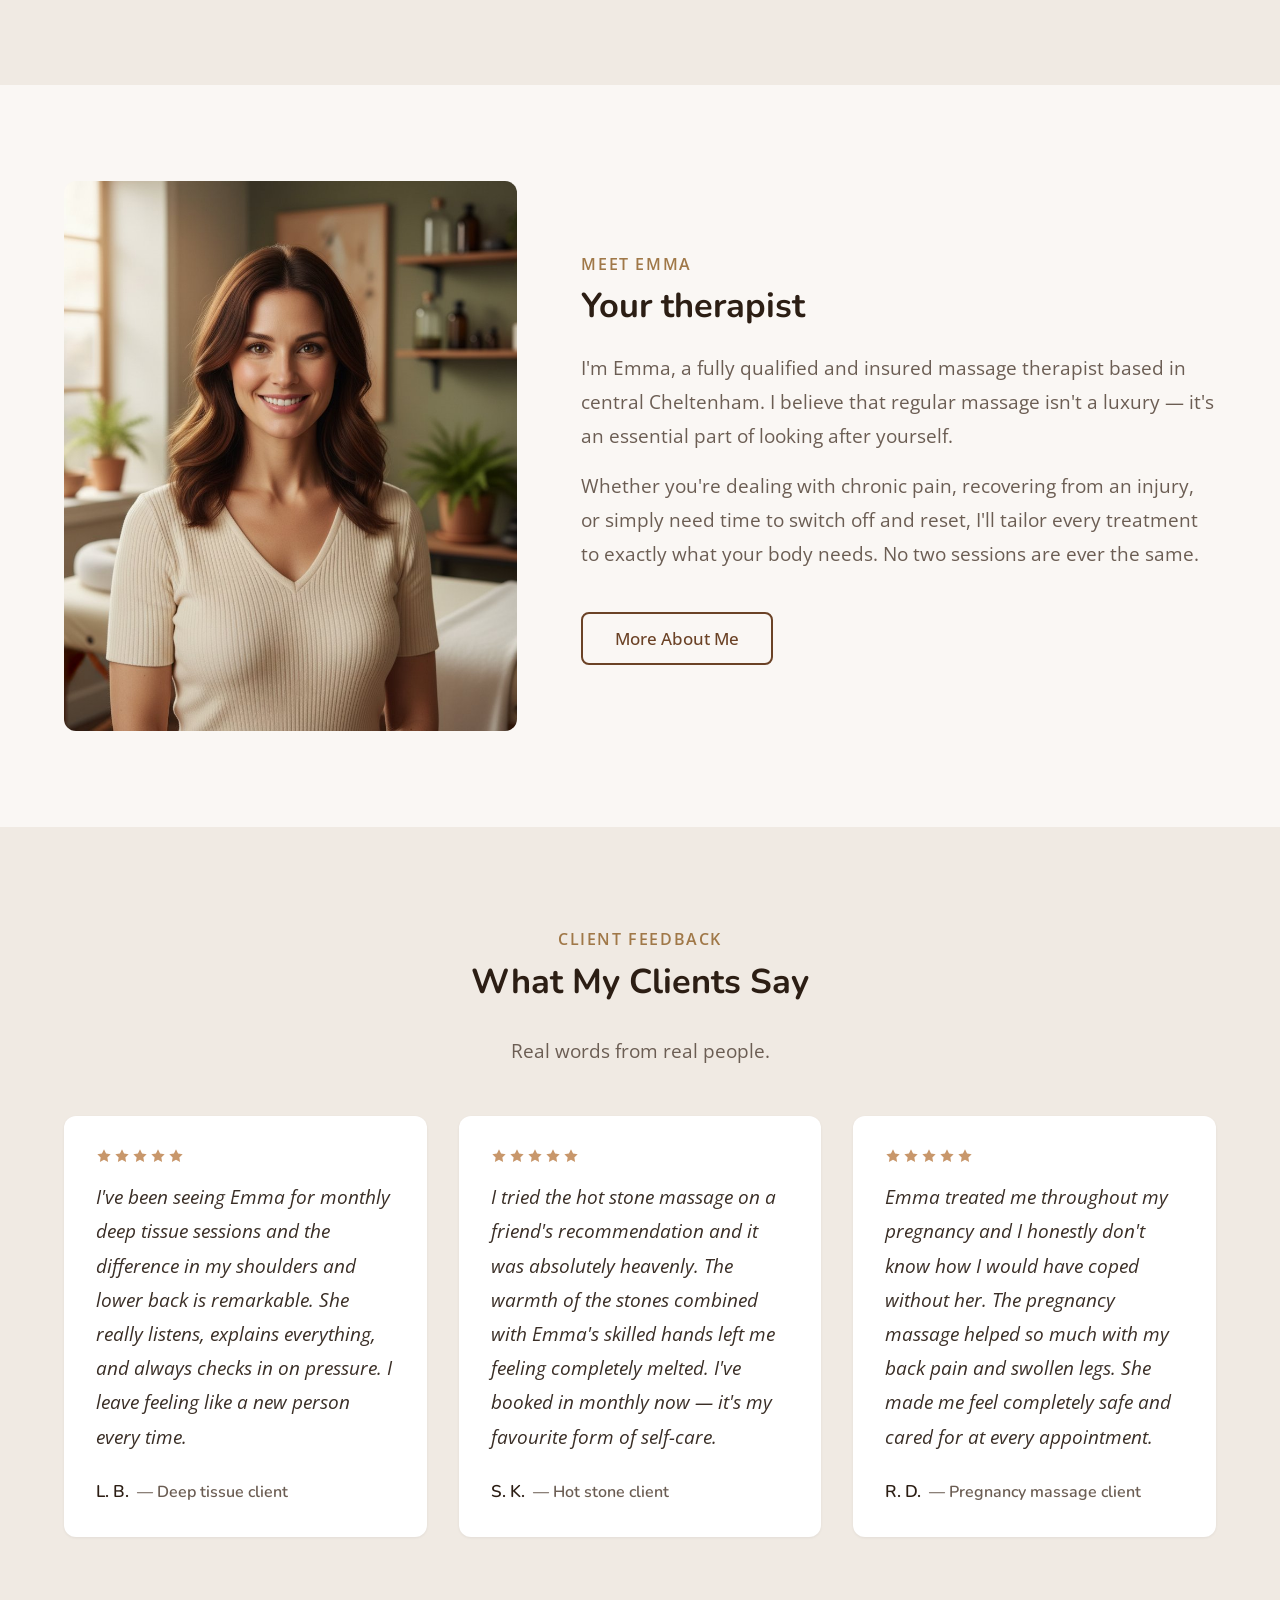
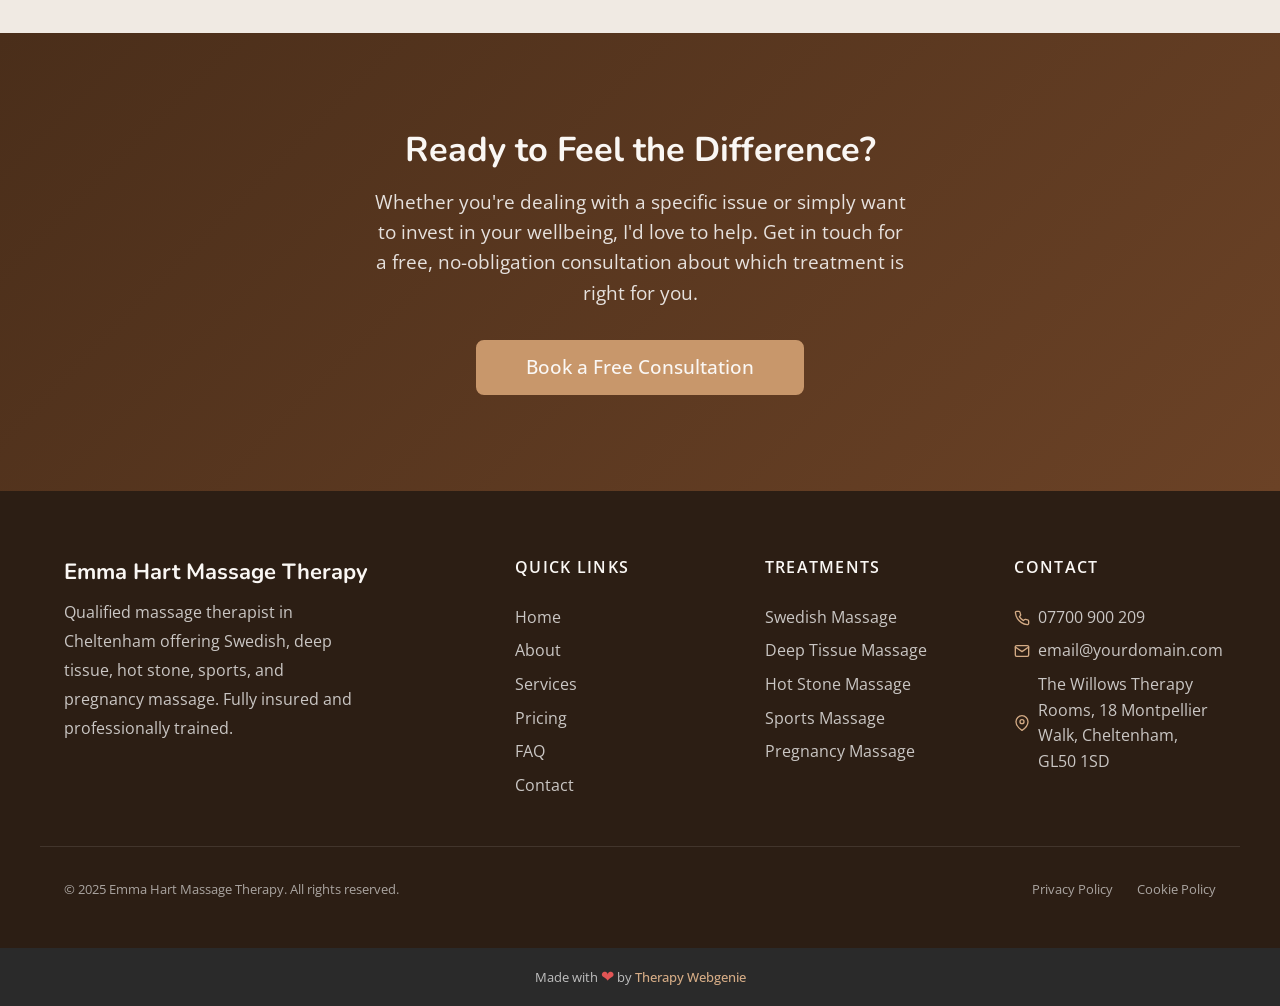
==== commit 82c90074: "Fully transparent header + regenerate portraits for consistency - Nav: switch to transparent-dark wi" ====
--- a/index.html
+++ b/index.html
@@ -58,7 +58,7 @@
   <a href="#main" class="skip-link">Skip to main content</a>
 
   <!-- SECTION: nav -->
-  <nav class="nav nav--transparent nav--transparent-light" role="navigation" aria-label="Main navigation">
+  <nav class="nav nav--transparent nav--transparent-dark" style="--nav-transparent-bg: transparent; border-bottom: none;" role="navigation" aria-label="Main navigation">
     <div class="container nav__inner">
       <a href="index.html" class="nav__brand">
         <!-- PROFILE:logo --><!-- /PROFILE:logo -->
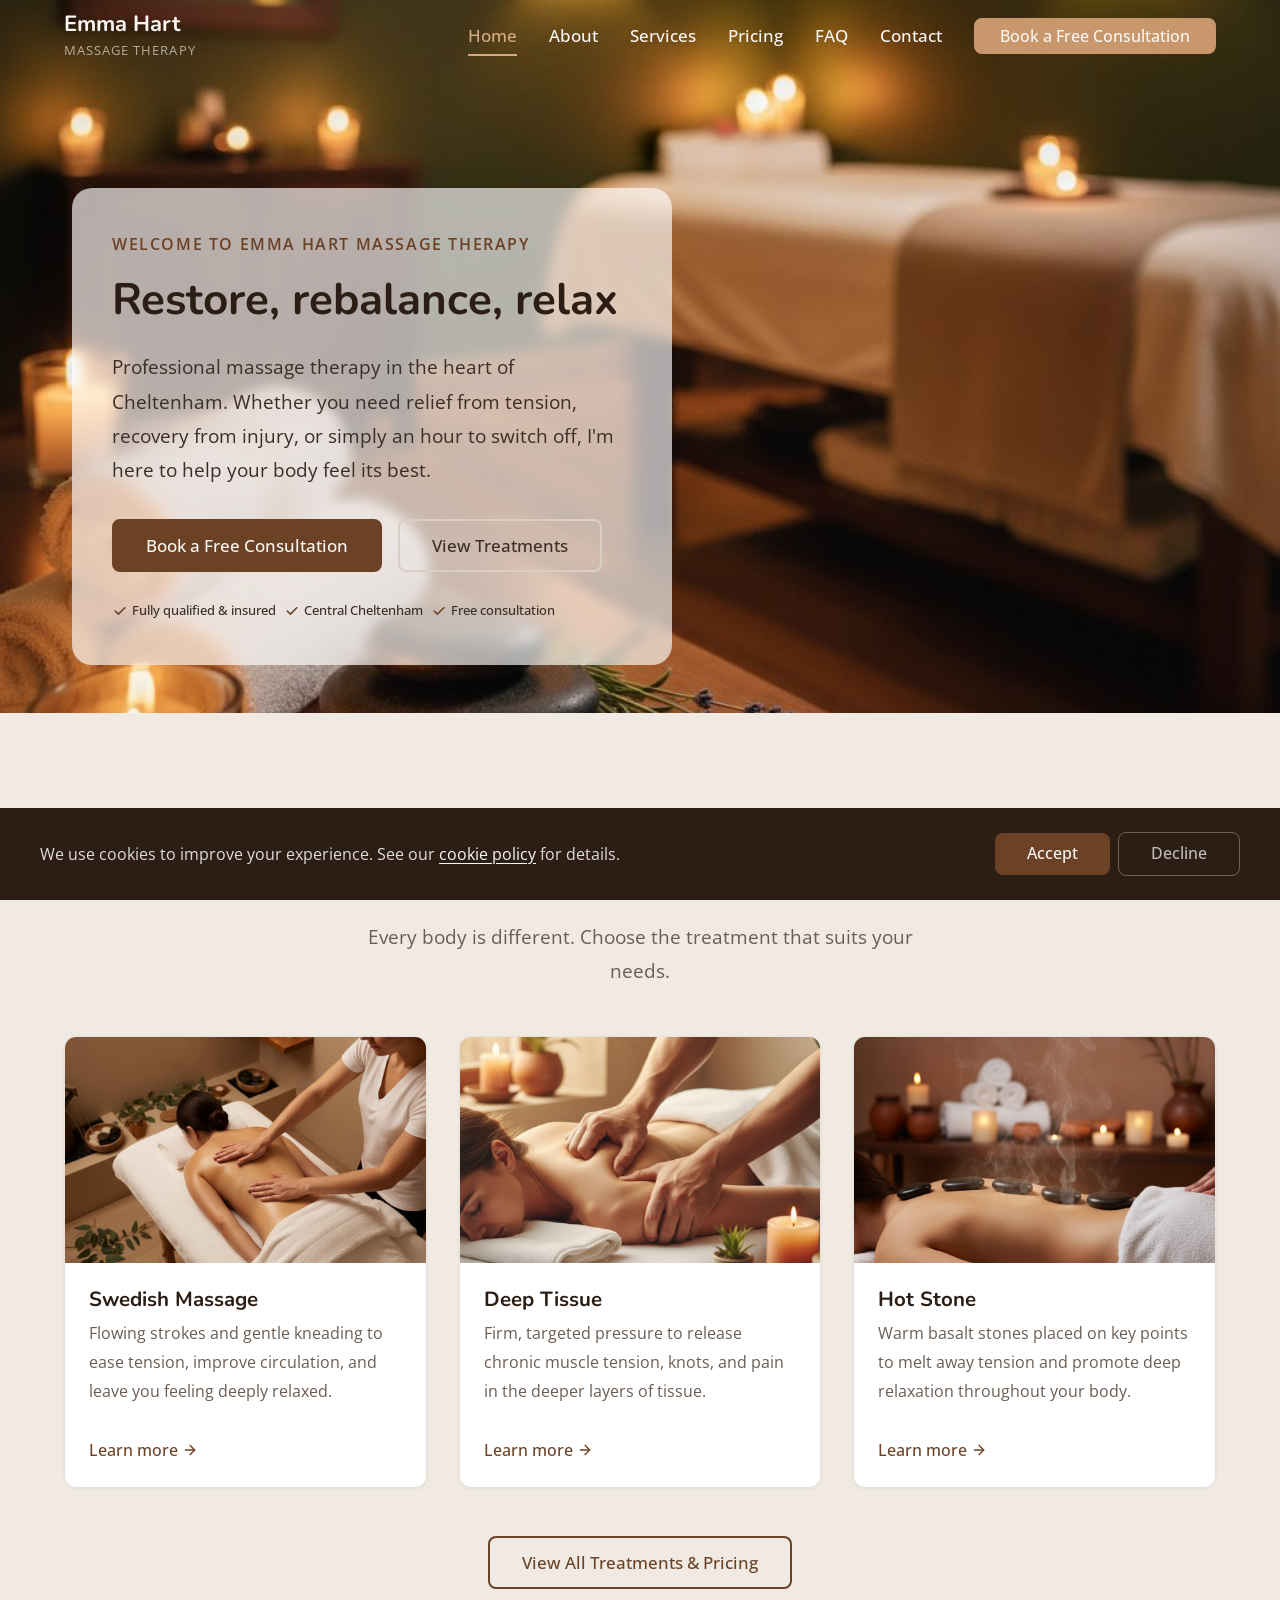
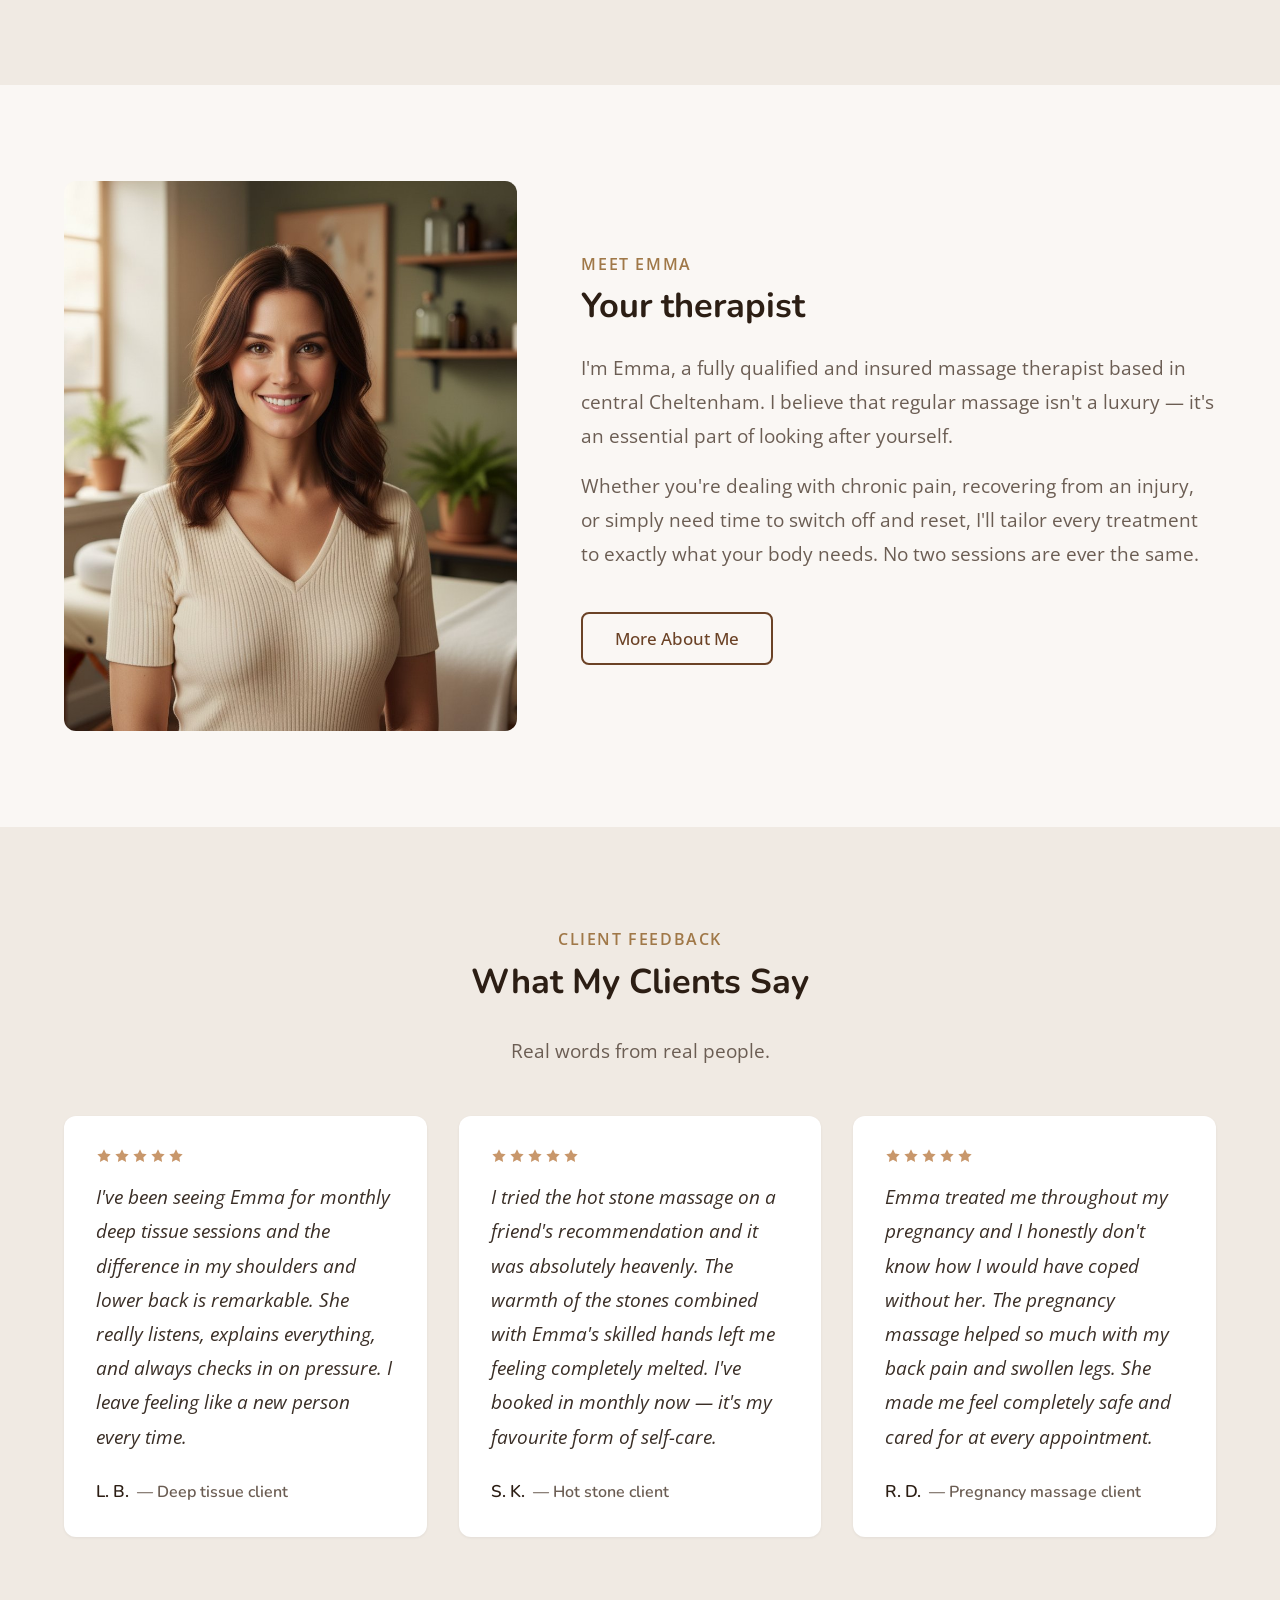
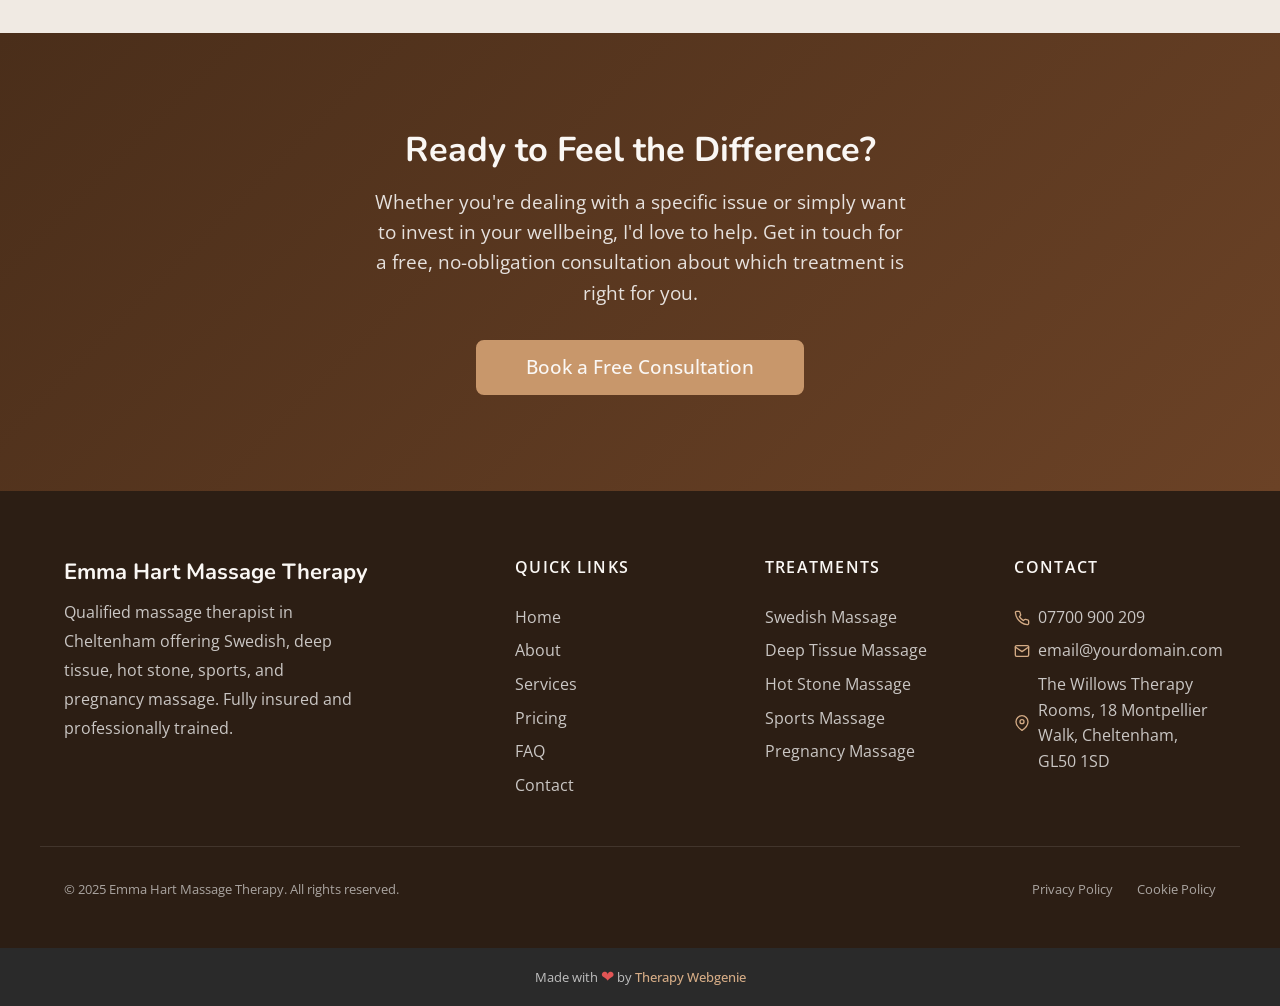
==== commit 631ff32d: "Centre hero overlay card (remove showcase-right) Co-Authored-By: Claude Opus 4.6 (1M context) <norep" ====
--- a/index.html
+++ b/index.html
@@ -119,7 +119,7 @@
   <main id="main">
 
     <!-- SECTION: hero -->
-    <section class="hero hero--showcase hero--showcase-light hero--showcase-right" style="background-image: url('images/hero.jpg');">
+    <section class="hero hero--showcase hero--showcase-light" style="background-image: url('images/hero.jpg');">
       <div class="container hero__inner">
         <div class="hero__content">
           <span class="hero__label">Welcome to Emma Hart Massage Therapy</span>
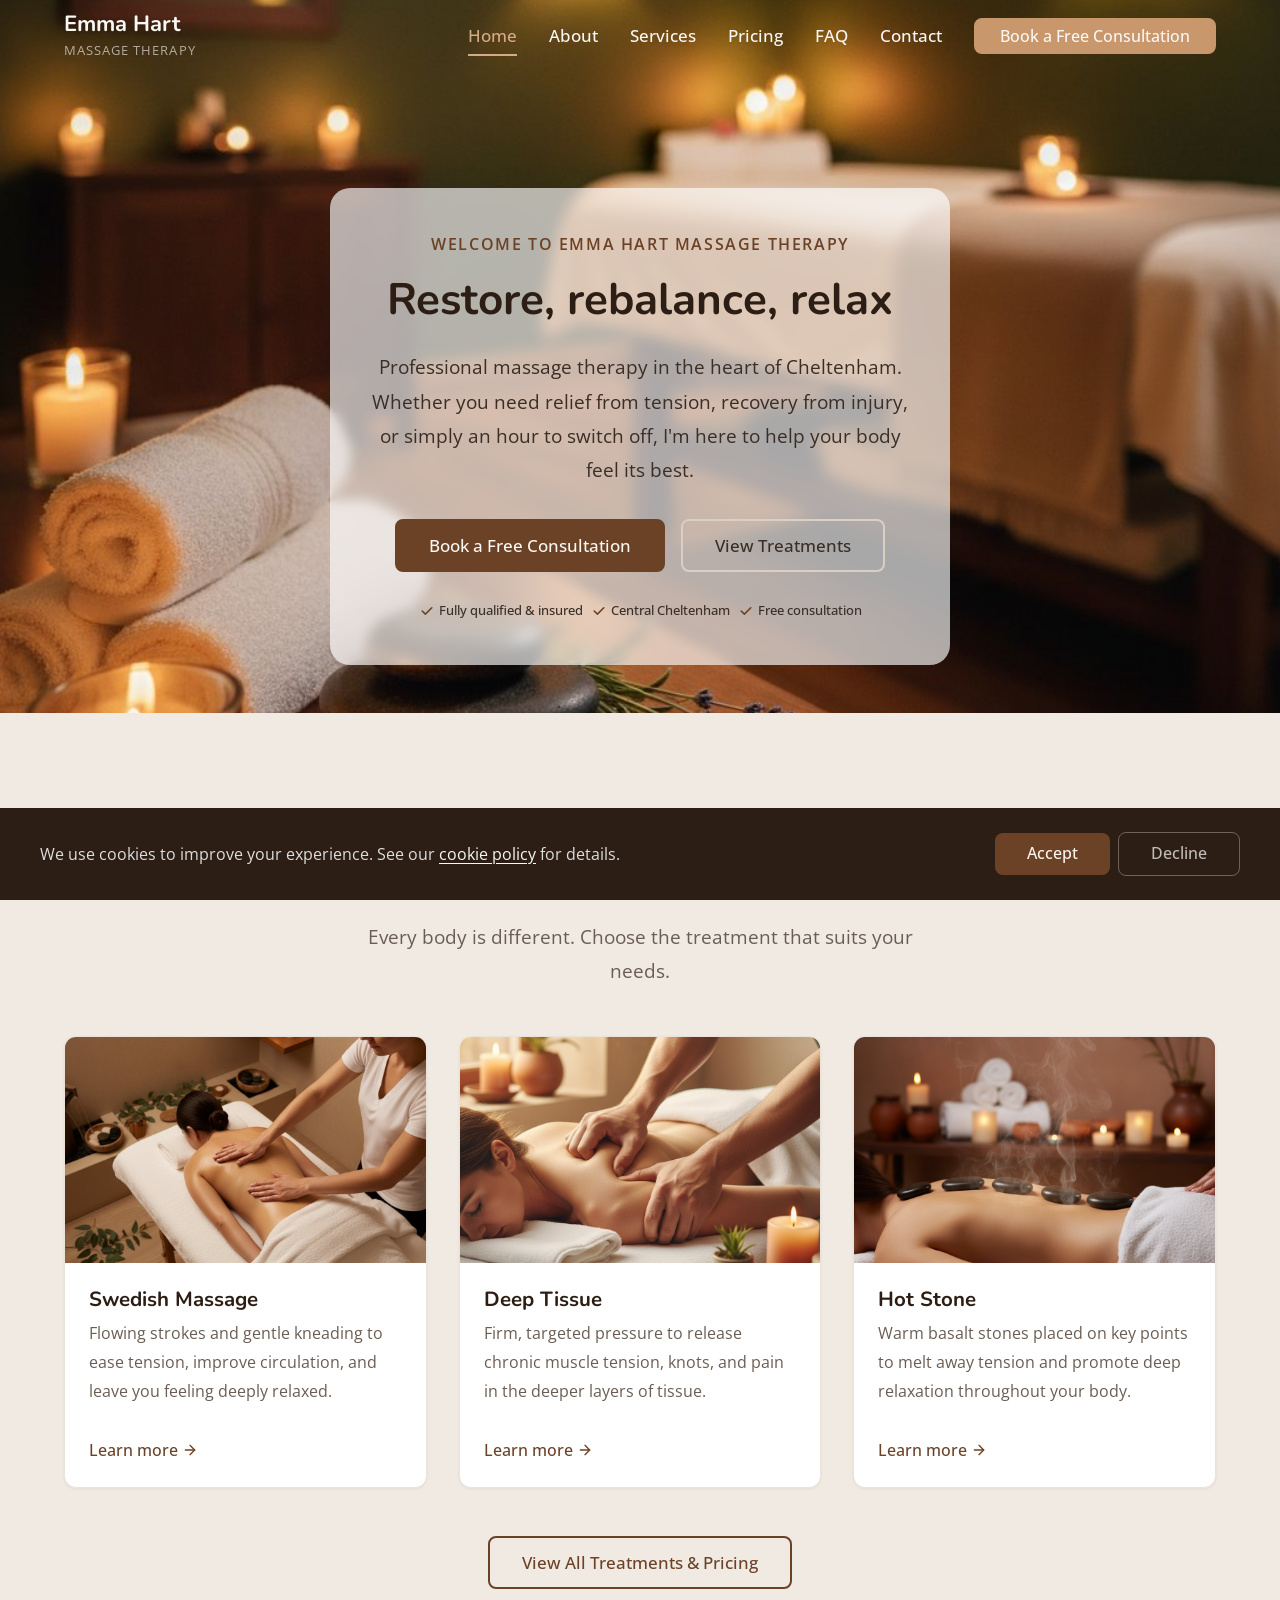
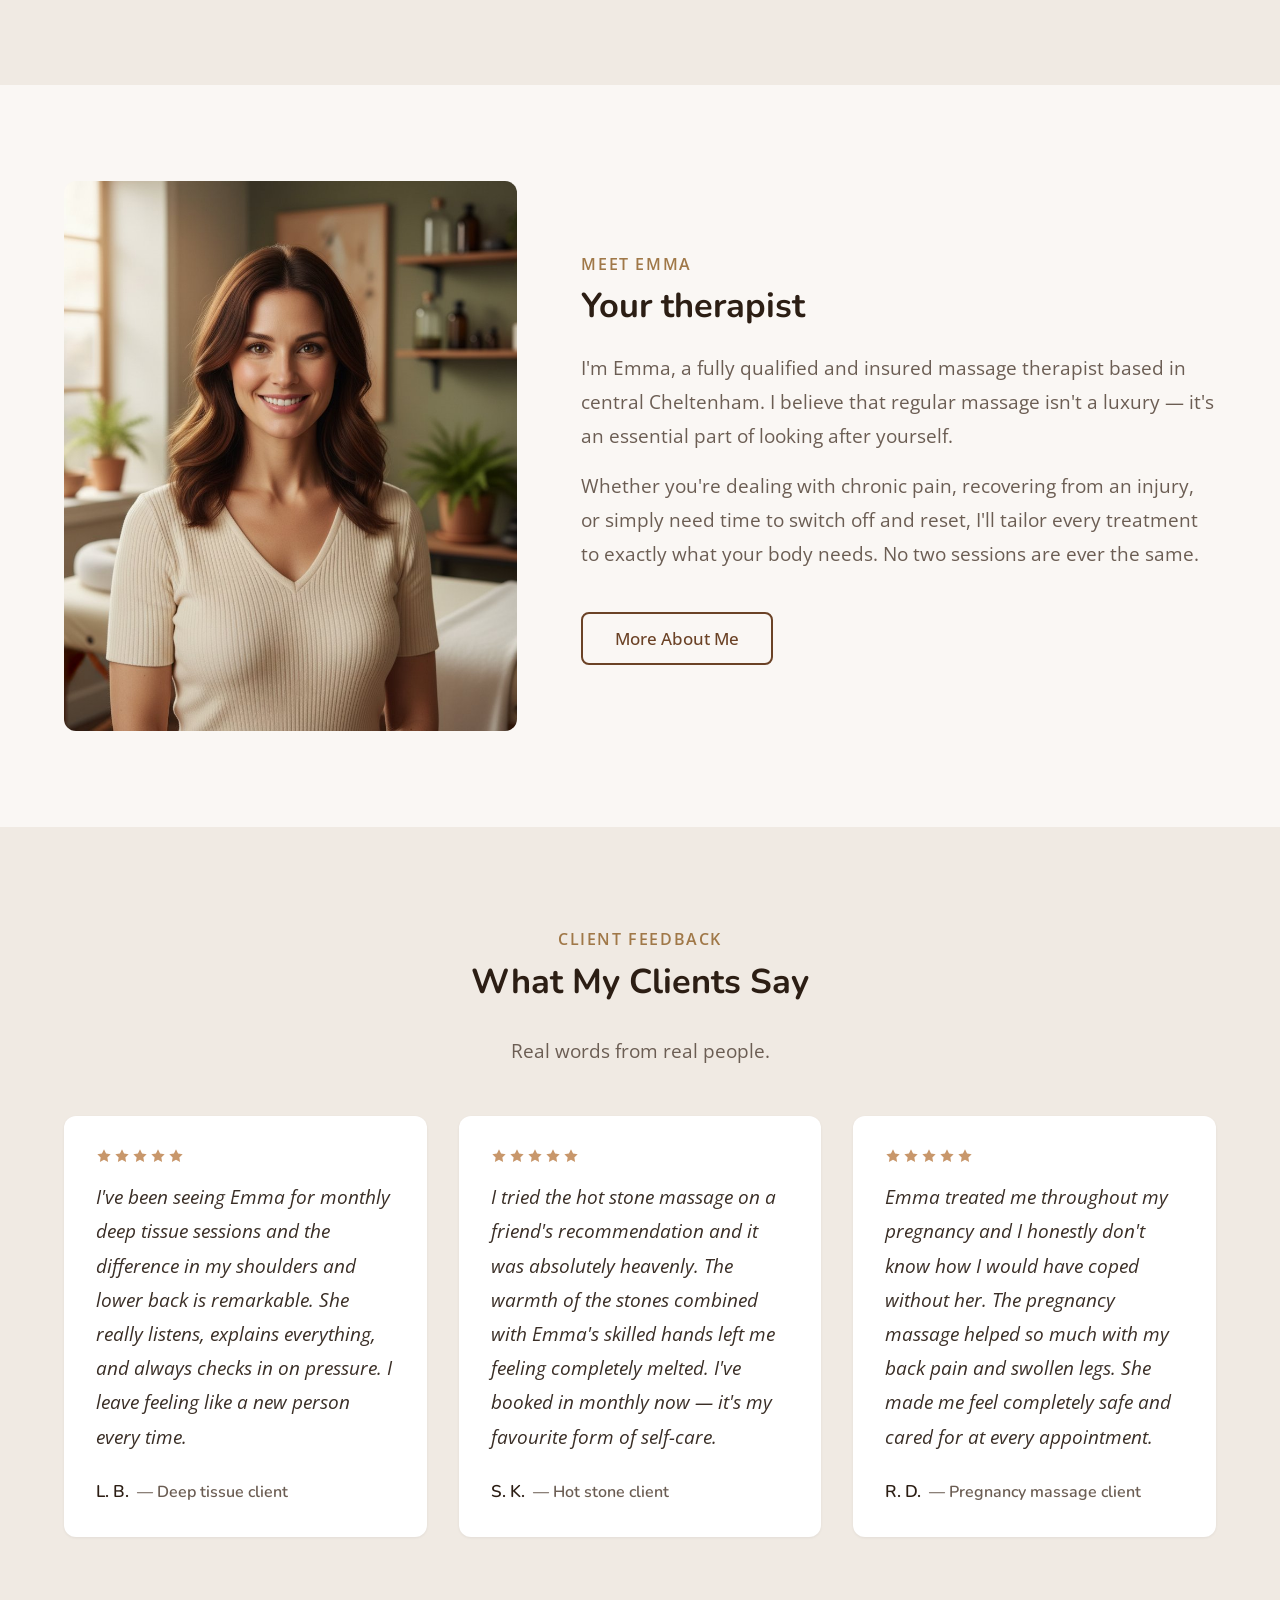
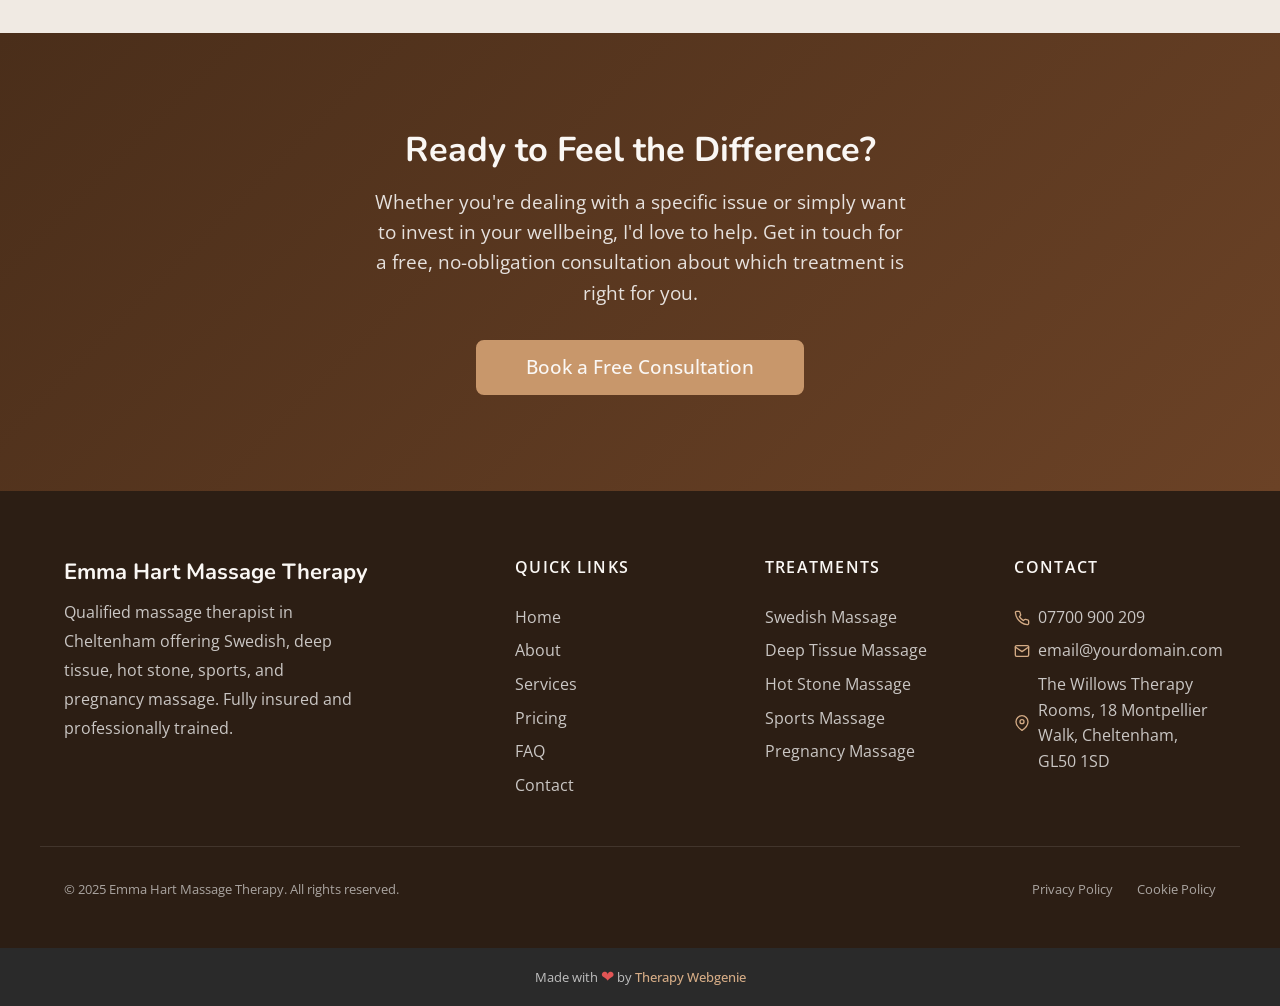
==== commit f39f0475: "Centre hero frost card (add showcase-center class) Co-Authored-By: Claude Opus 4.6 (1M context) <nor" ====
--- a/index.html
+++ b/index.html
@@ -119,7 +119,7 @@
   <main id="main">
 
     <!-- SECTION: hero -->
-    <section class="hero hero--showcase hero--showcase-light" style="background-image: url('images/hero.jpg');">
+    <section class="hero hero--showcase hero--showcase-light hero--showcase-center" style="background-image: url('images/hero.jpg');">
       <div class="container hero__inner">
         <div class="hero__content">
           <span class="hero__label">Welcome to Emma Hart Massage Therapy</span>
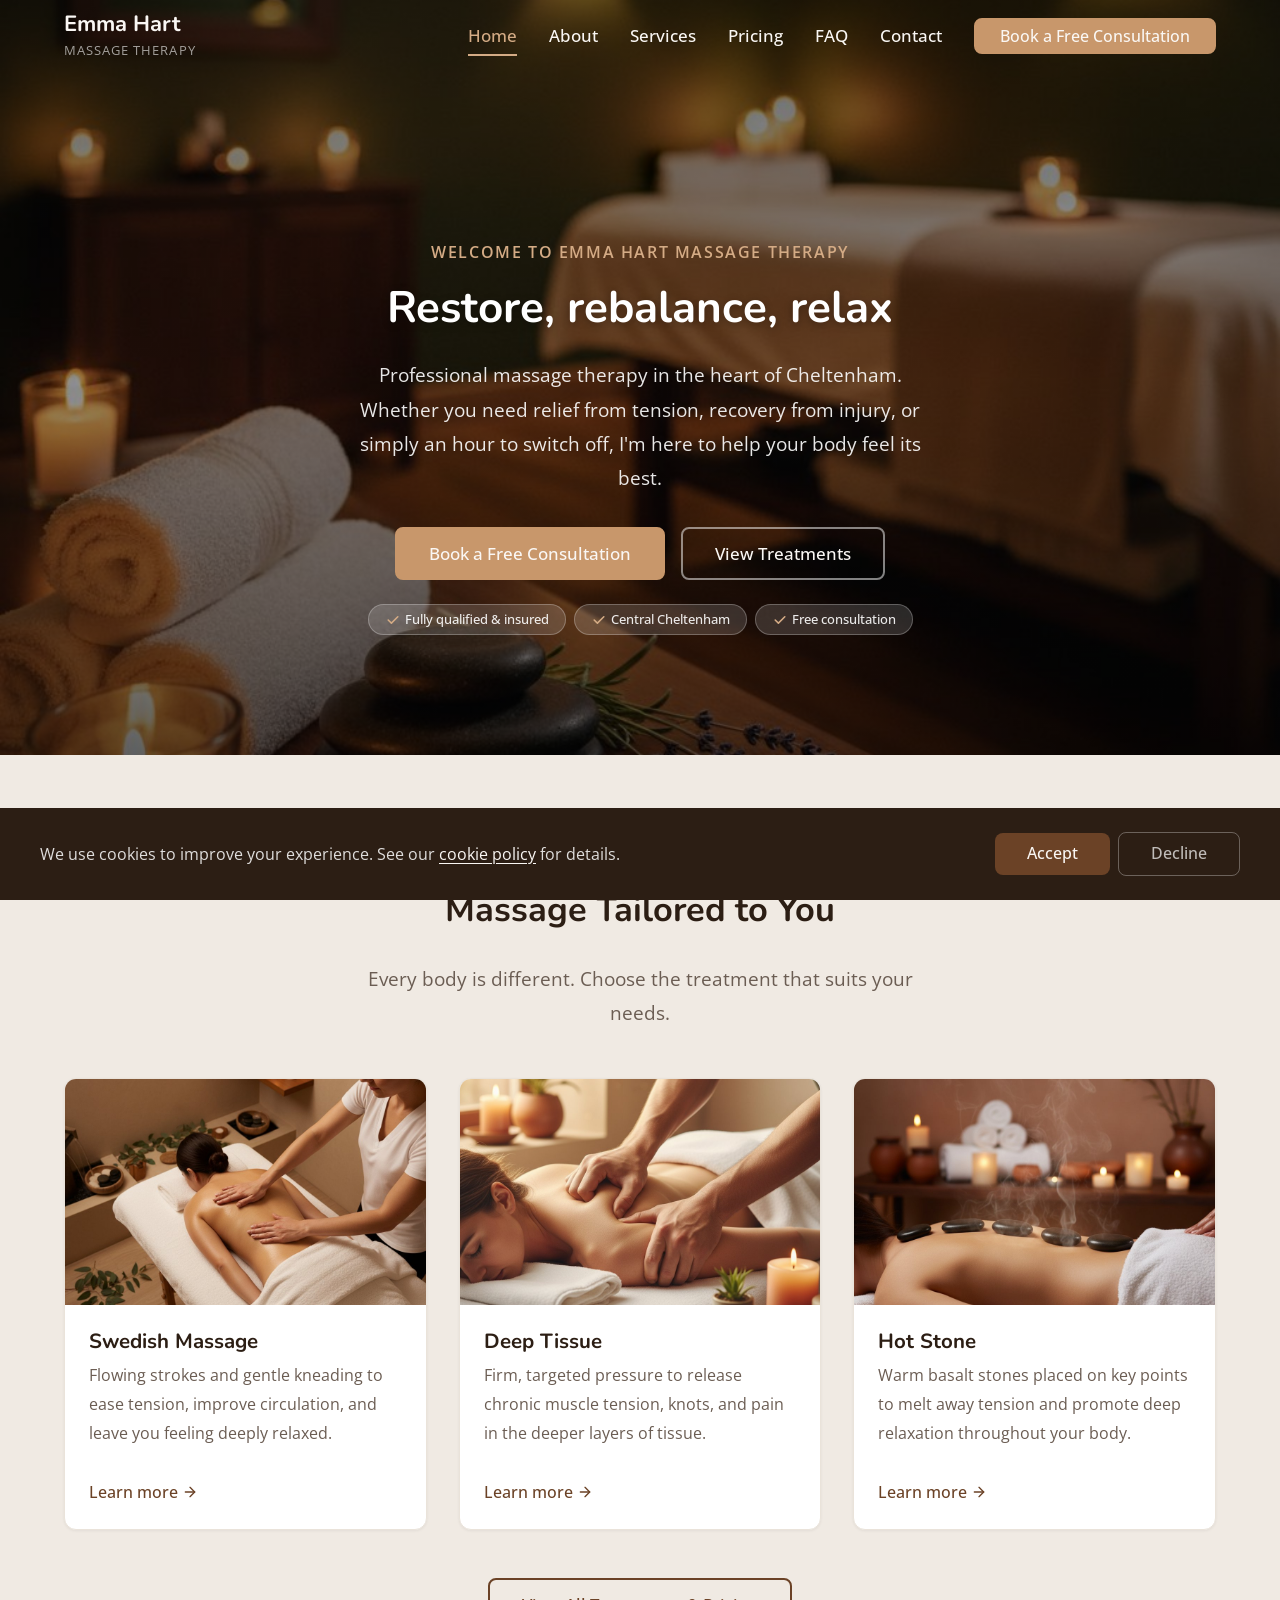
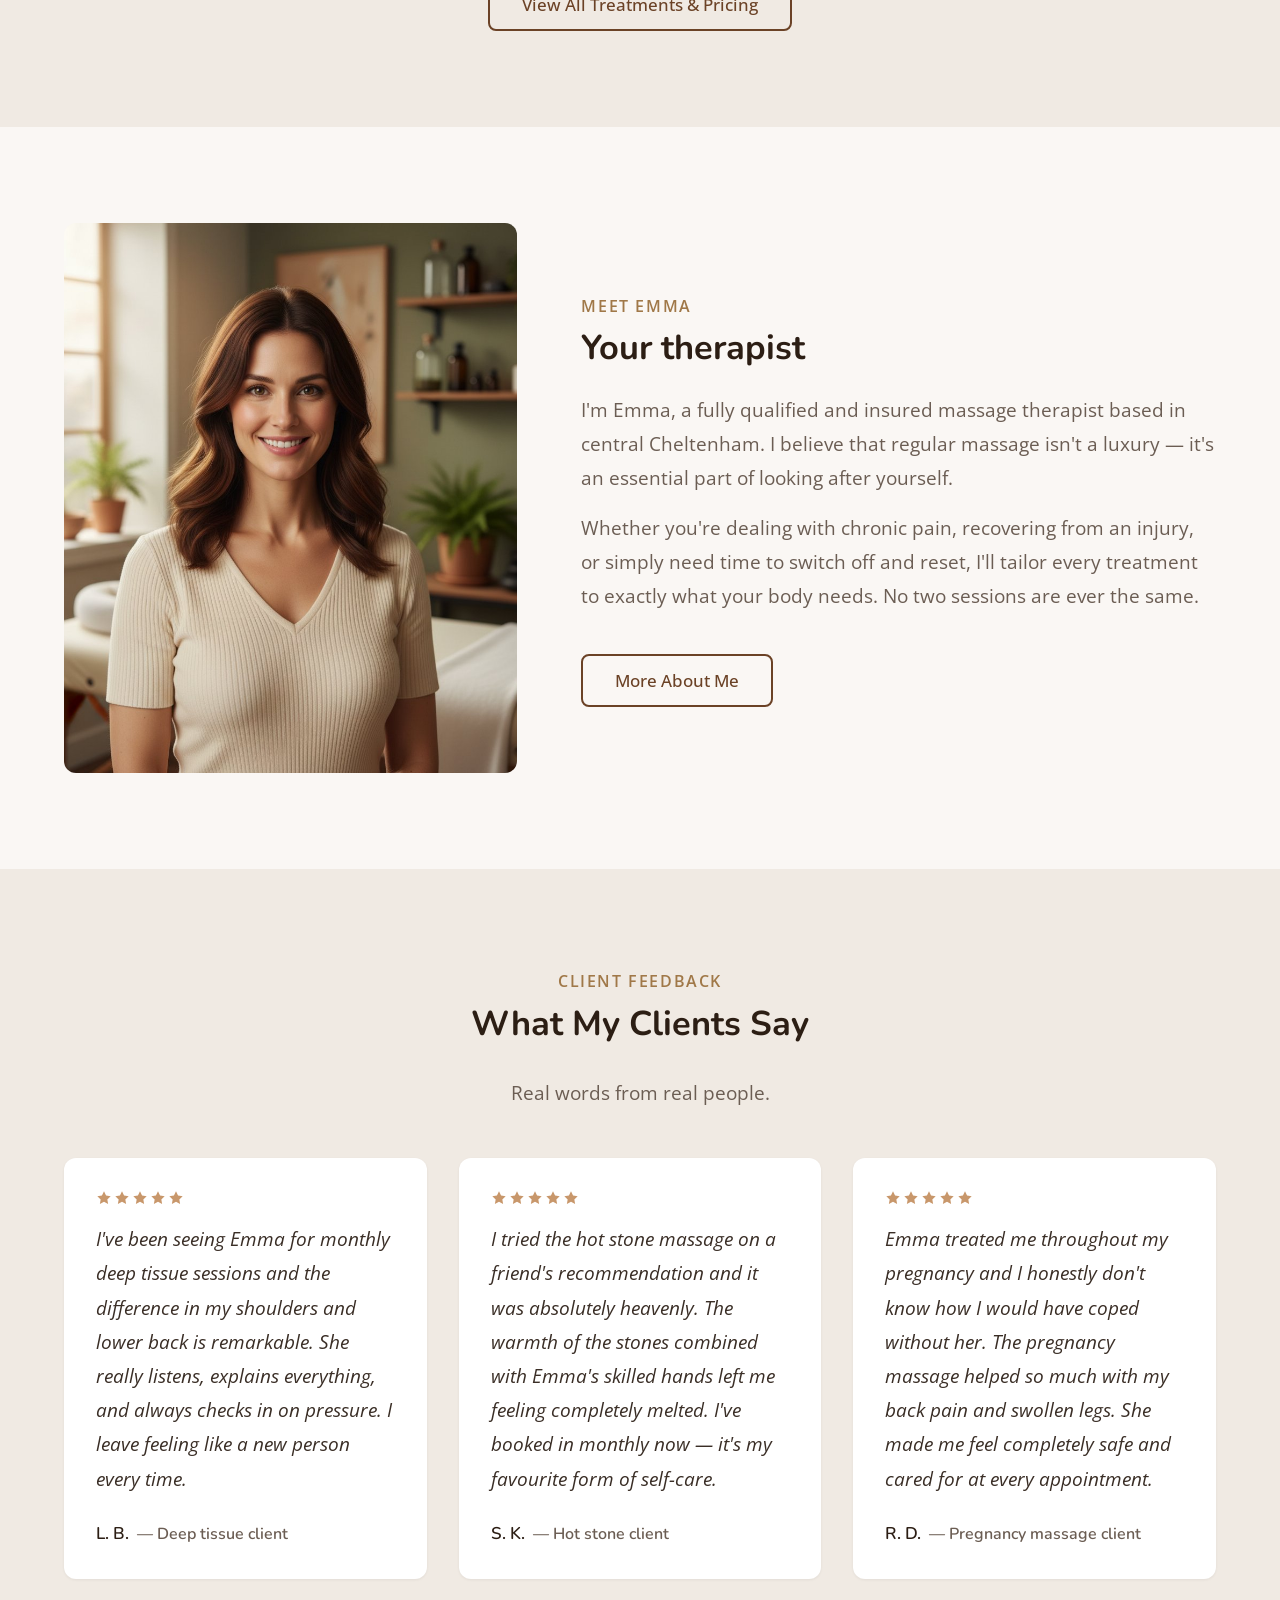
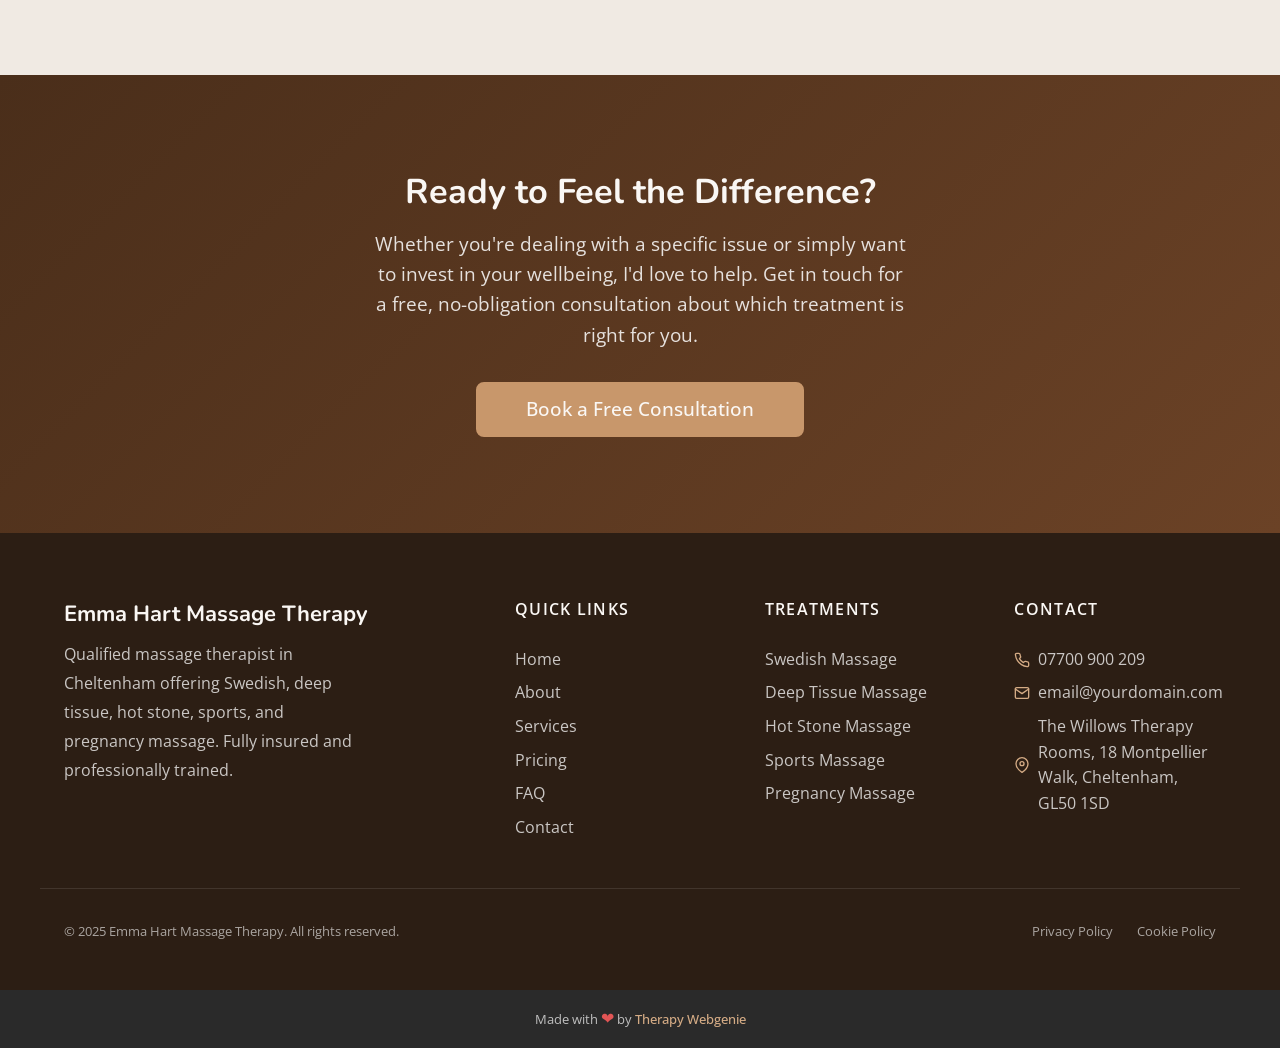
==== commit 8f724a37: "Switch hero to image overlay center (hero--image) Replace hero--showcase (frost card) with hero--ima" ====
--- a/index.html
+++ b/index.html
@@ -119,7 +119,7 @@
   <main id="main">
 
     <!-- SECTION: hero -->
-    <section class="hero hero--showcase hero--showcase-light hero--showcase-center" style="background-image: url('images/hero.jpg');">
+    <section class="hero hero--image" style="background-image: url('images/hero.jpg');">
       <div class="container hero__inner">
         <div class="hero__content">
           <span class="hero__label">Welcome to Emma Hart Massage Therapy</span>
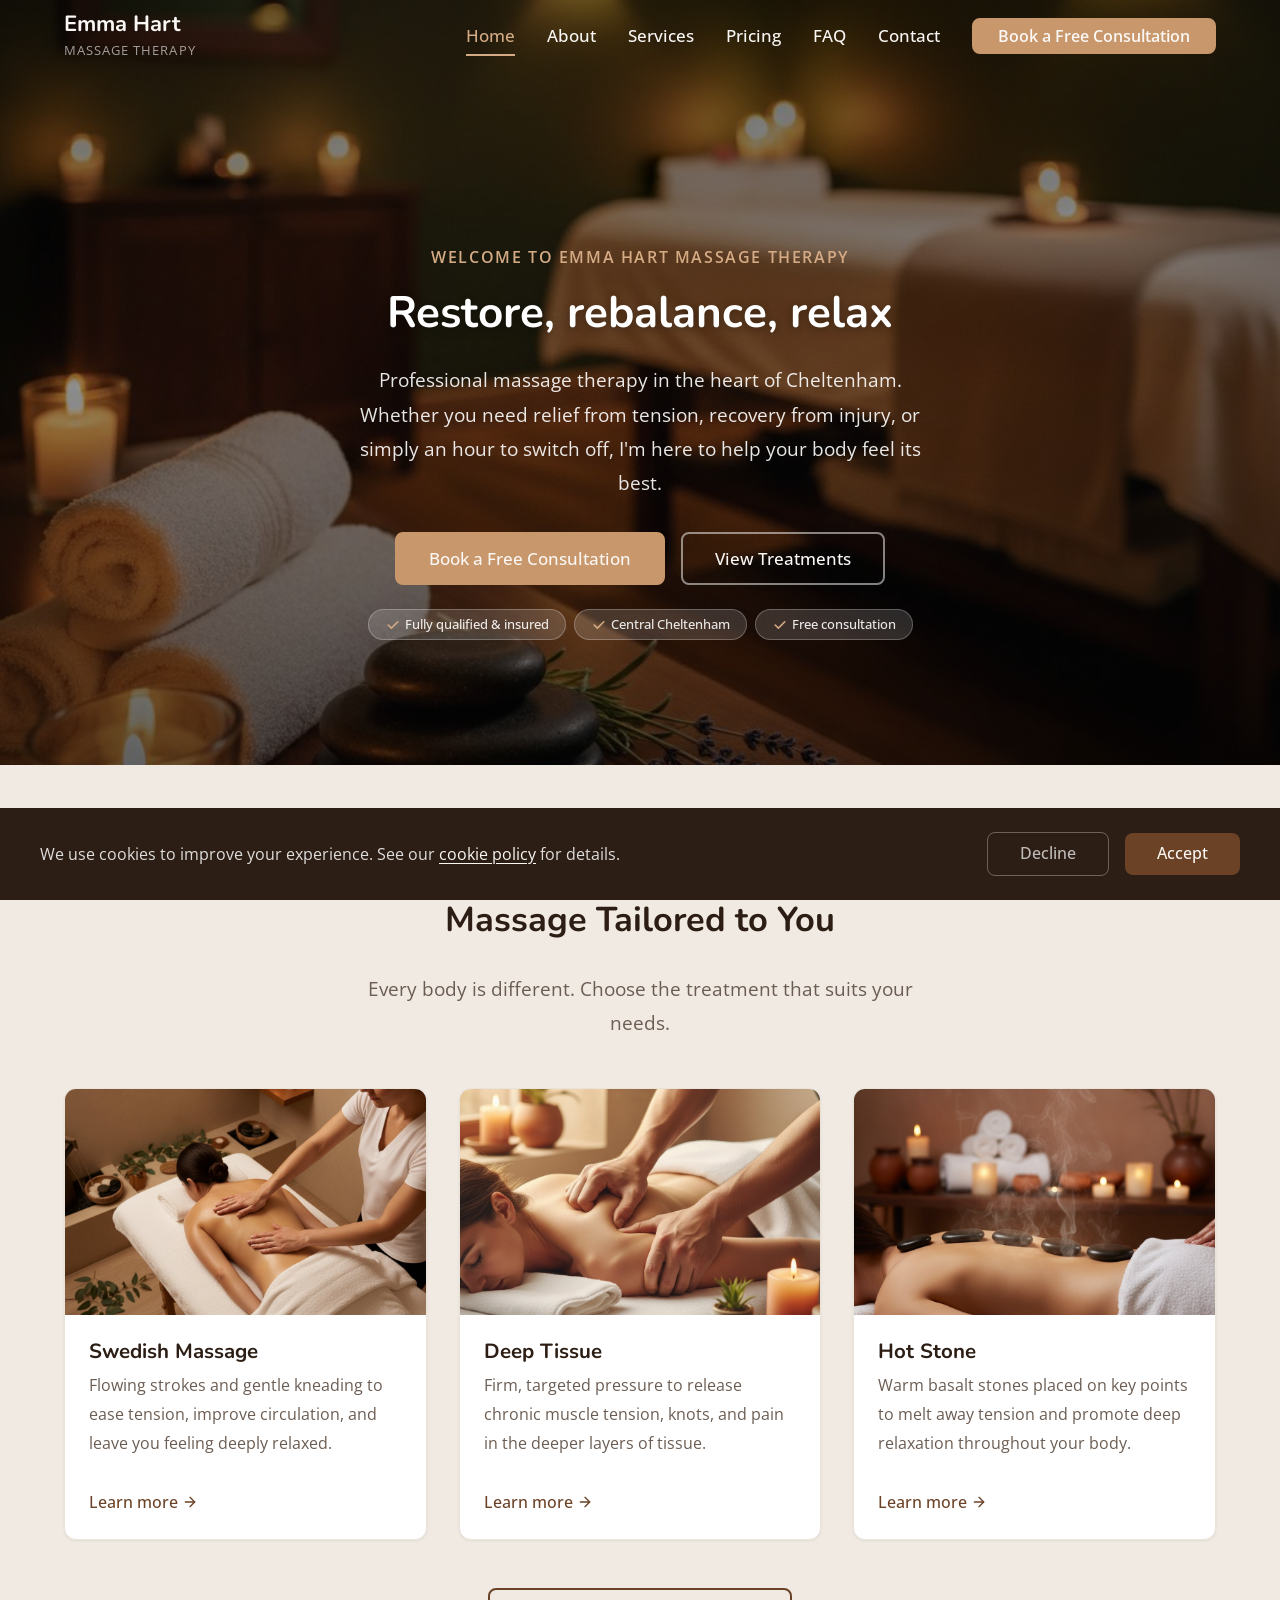
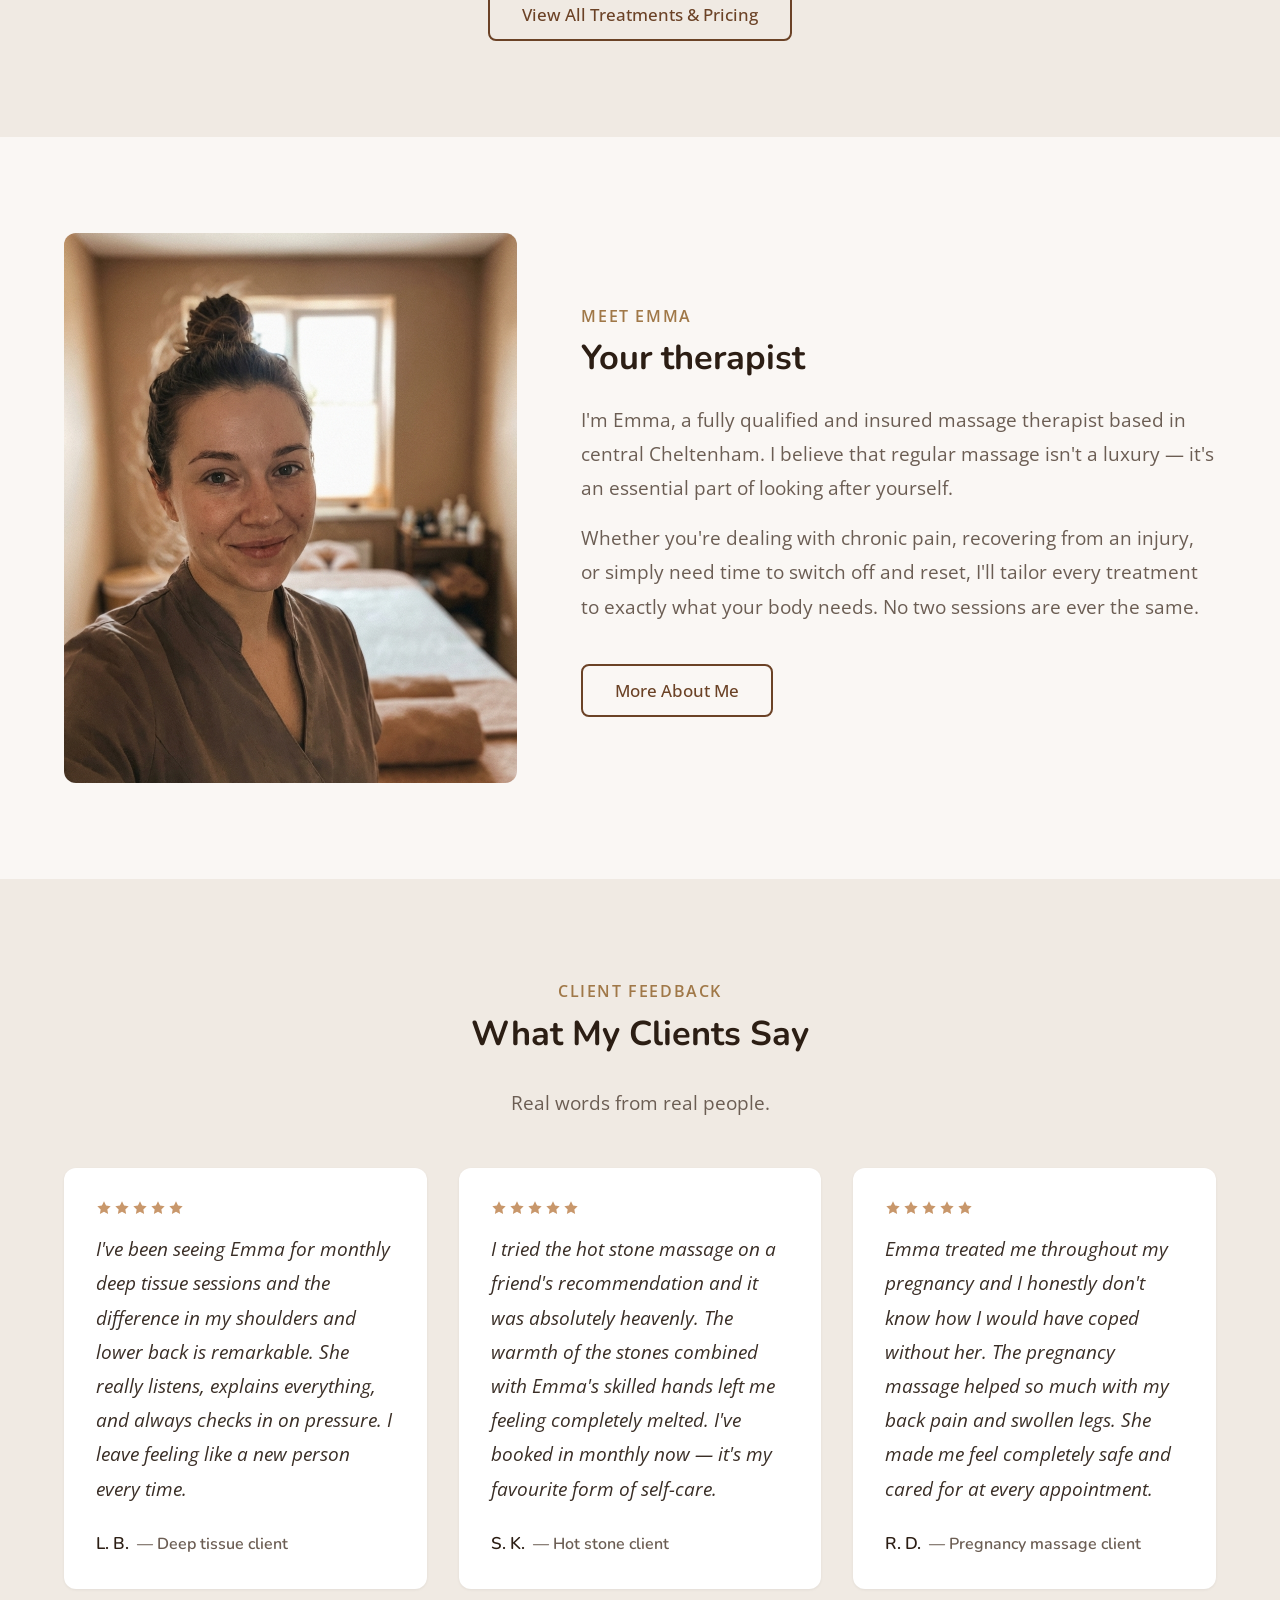
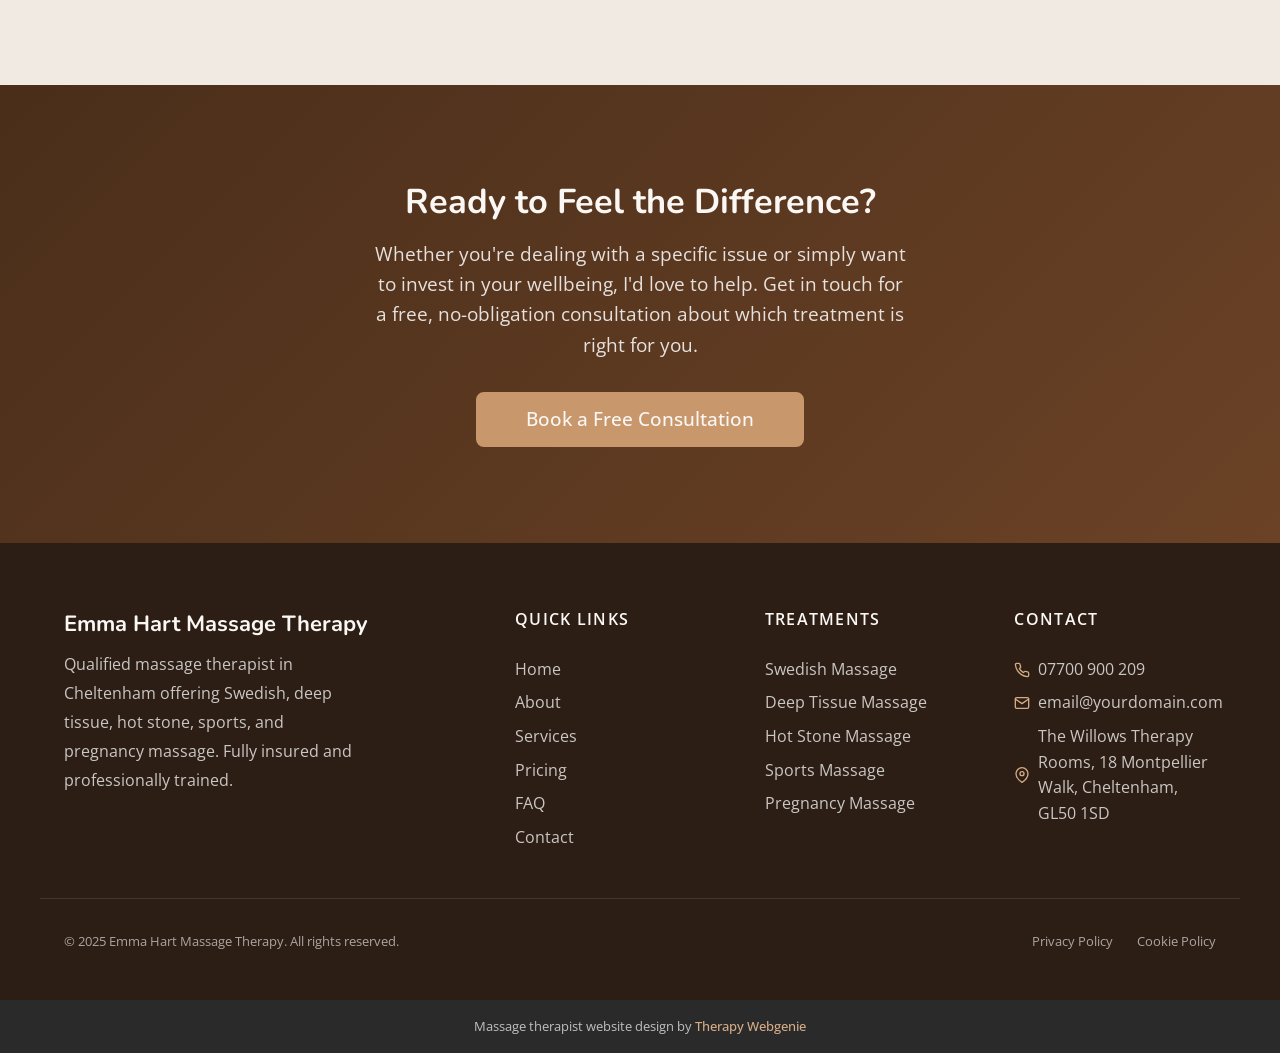
==== commit 0fbf2915: "Footer credit: profession wording, link to the matching Therapy Webgenie page, rel nofollow Co-Autho" ====
--- a/index.html
+++ b/index.html
@@ -306,7 +306,7 @@
   <!-- /SECTION: footer -->
 
   <div class="site-credit">
-    <p>Made with <span class="site-credit__heart" aria-label="love">&#10084;</span> by <a href="https://www.therapywebgenie.com" target="_blank" rel="noopener">Therapy Webgenie</a></p>
+    <p>Massage therapist website design by <a href="https://www.therapywebgenie.com/websites-for-therapists/body-based-practitioners/" target="_blank" rel="noopener nofollow">Therapy Webgenie</a></p>
   </div>
 
   <!-- Cookie Consent -->
--- a/css/components.css
+++ b/css/components.css
@@ -124,6 +124,7 @@
 .nav__cta {
   font-size: var(--text-sm);
   padding: var(--space-sm) var(--space-lg);
+  font-weight: 600;
 }
 
 /* Mobile Menu Toggle */
@@ -143,6 +144,10 @@
   border-radius: 2px;
   transition: all var(--transition-base);
   transform-origin: center;
+}
+
+.nav__toggle--open .nav__toggle-bar {
+  background-color: var(--color-text-heading) !important;
 }
 
 .nav__toggle--open .nav__toggle-bar:nth-child(1) {
@@ -178,7 +183,7 @@
 
 /* When opened from the compact scroll header */
 .nav__mobile--from-scroll {
-  padding-top: calc(56px + var(--space-xl));
+  padding-top: calc(56px + var(--space-sm));
   z-index: 201;
 }
 
@@ -222,6 +227,33 @@
 .nav__mobile .btn {
   margin-top: var(--space-md);
   text-align: center;
+}
+
+/* Two CTA buttons side by side in mobile menu */
+.nav__mobile-ctas {
+  display: flex;
+  gap: var(--space-sm);
+  margin-top: var(--space-md);
+}
+
+.nav__mobile-ctas .btn {
+  flex: 1;
+  text-align: center;
+  margin-top: 0;
+  padding: var(--space-sm);
+}
+
+/* WhatsApp button */
+.btn--whatsapp {
+  background-color: #2d7d52;
+  border-color: #2d7d52;
+  color: #ffffff;
+}
+
+.btn--whatsapp:hover {
+  background-color: #246642;
+  border-color: #246642;
+  color: #ffffff;
 }
 
 @media (min-width: 1100px) {
@@ -523,9 +555,10 @@
   }
 }
 
-/* Mobile menu for two-tier uses the same nav__mobile styles */
+/* Mobile menu for two-tier: needs more padding-top than single-tier nav */
 .nav--two-tier .nav__mobile {
   top: 0;
+  padding-top: 90px;
 }
 
 /* Contact info inside mobile menu */
@@ -541,6 +574,12 @@
 .nav__mobile-contact .nav__contact-item {
   display: flex;
   font-size: var(--text-base);
+}
+
+/* Force readable dark colour on white overlay — overrides nav__contact-item a light colour */
+.nav__mobile .nav__mobile-contact a,
+.nav__mobile .nav__mobile-contact .nav__contact-item {
+  color: var(--color-text);
 }
 
 @media (min-width: 900px) {
@@ -584,9 +623,24 @@
 
 .nav-scroll__brand {
   display: flex;
+  flex-direction: row;
+  align-items: center;
+  gap: var(--space-sm);
+  min-width: 0;
+}
+
+.nav-scroll__brand-text {
+  display: flex;
   flex-direction: column;
-  gap: 4px;
+  gap: 2px;
   min-width: 0;
+}
+
+.nav-scroll__logo {
+  height: 40px;
+  width: auto;
+  flex-shrink: 0;
+  object-fit: contain;
 }
 
 .nav-scroll__name {
@@ -647,6 +701,18 @@
   height: 20px;
 }
 
+/* WhatsApp icon in compact scroll header — mobile only */
+.nav-scroll__wa-icon {
+  display: flex;
+  align-items: center;
+  color: var(--color-primary);
+}
+
+.nav-scroll__wa-icon svg {
+  width: 20px;
+  height: 20px;
+}
+
 @media (min-width: 600px) {
   .nav-scroll__phone {
     display: flex;
@@ -673,6 +739,21 @@
   height: 2px;
   background-color: var(--color-text);
   border-radius: 2px;
+  transition: all var(--transition-base);
+  transform-origin: center;
+}
+
+/* Transform nav-scroll hamburger into X when from-scroll overlay is open */
+body:has(.nav__mobile--from-scroll.nav__mobile--open) .nav-scroll__toggle-bar:nth-child(1) {
+  transform: translateY(7px) rotate(45deg);
+}
+
+body:has(.nav__mobile--from-scroll.nav__mobile--open) .nav-scroll__toggle-bar:nth-child(2) {
+  opacity: 0;
+}
+
+body:has(.nav__mobile--from-scroll.nav__mobile--open) .nav-scroll__toggle-bar:nth-child(3) {
+  transform: translateY(-7px) rotate(-45deg);
 }
 
 /* =============================================
@@ -1080,6 +1161,9 @@
     grid-template-columns: 1fr 1fr;
     min-height: 560px;
   }
+  /* v1.4 — column ratio modifiers (override the default 1fr 1fr) */
+  .hero--half--text-wide .hero__inner   { grid-template-columns: 1.45fr 1fr; }
+  .hero--half--image-wide .hero__inner  { grid-template-columns: 1fr 1.45fr; }
 
   .hero--half .hero__image-wrap {
     order: 1;
@@ -1090,7 +1174,16 @@
     order: 2;
     padding: var(--space-3xl) var(--space-3xl) var(--space-3xl) var(--space-2xl);
   }
-}
+  /* v1.4 — flip image to the right (text-left layout) */
+  .hero--half--image-right .hero__image-wrap { order: 2; }
+  .hero--half--image-right .hero__content    { order: 1; }
+}
+
+/* v1.4 NOTE — .hero--half ships with a max-height: 85vh safety cap on
+   .hero__inner / __image-wrap / __image / __content (defined later in this
+   file). To opt out for a taller hero, set max-height: none on those four
+   selectors in your theme.css — do this only when the design genuinely
+   needs it; the cap exists to prevent the hero hiding the next section. */
 
 @media (min-width: 1024px) {
   .hero--half .hero__content {
@@ -1473,7 +1566,7 @@
 @media (min-width: 768px) {
   .hero--image {
     padding: var(--space-4xl) 0;
-    min-height: 650px;
+    min-height: 85vh;
   }
 
   body:has(.nav--transparent) .hero--image {
@@ -1878,6 +1971,16 @@
   color: var(--color-primary);
 }
 
+.nav--transparent-dark .nav__mobile .nav__mobile-expand {
+  color: var(--color-text);
+}
+
+.nav--transparent-dark .nav__mobile .nav__mobile-contact a,
+.nav--transparent-dark .nav__mobile .nav__mobile-contact svg,
+.nav--transparent-dark .nav__mobile .nav__mobile-contact .nav__contact-item {
+  color: var(--color-text);
+}
+
 .nav--transparent-dark .nav__mobile .nav__toggle-bar {
   background-color: var(--color-text);
 }
@@ -1972,6 +2075,114 @@
   color: var(--color-primary);
 }
 
+/* =============================================
+   BRANDED NAV
+   Solid primary-colour background with white text.
+   Add .nav--branded to the <nav> element.
+   Works with both default and two-tier layouts.
+   ============================================= */
+.nav--branded {
+  background-color: var(--color-primary);
+  border-bottom: 1px solid rgba(255, 255, 255, 0.1);
+}
+
+/* Brand name: white */
+.nav--branded .nav__name {
+  color: var(--color-text-inverse);
+}
+
+/* Strapline: secondary accent */
+.nav--branded .nav__title {
+  color: var(--color-secondary-light);
+}
+
+/* Nav links: white default */
+.nav--branded .nav__link {
+  color: var(--color-text-inverse);
+}
+
+/* Hover: secondary accent, active: stay white (underline provides the accent) */
+.nav--branded .nav__link:hover {
+  color: var(--color-secondary-light);
+}
+
+.nav--branded .nav__link--active {
+  color: var(--color-text-inverse);
+}
+
+/* Active underline: secondary accent */
+.nav--branded .nav__link--active::after {
+  background-color: var(--color-secondary-light);
+}
+
+/* CTA button: secondary colour to stand out against primary bg */
+.nav--branded .btn--primary,
+.nav--branded .nav__cta {
+  background-color: var(--color-secondary);
+  border-color: var(--color-secondary);
+  color: var(--color-text-inverse);
+}
+
+.nav--branded .btn--primary:hover,
+.nav--branded .nav__cta:hover {
+  background-color: var(--color-secondary-dark);
+  border-color: var(--color-secondary-dark);
+}
+
+/* Hamburger: white bars */
+.nav--branded .nav__toggle-bar {
+  background-color: var(--color-text-inverse);
+}
+
+/* Dropdown menu: reset to white bg with dark text */
+.nav--branded .nav__dropdown-menu {
+  background-color: var(--color-surface);
+}
+
+.nav--branded .nav__dropdown-menu .nav__link,
+.nav--branded .nav__dropdown-menu .nav__dropdown-link {
+  color: var(--color-text);
+}
+
+.nav--branded .nav__dropdown-menu .nav__link:hover,
+.nav--branded .nav__dropdown-menu .nav__dropdown-link:hover {
+  color: var(--color-primary);
+}
+
+/* Mobile menu: white bg, restore dark text */
+.nav--branded .nav__mobile .nav__link {
+  color: var(--color-text);
+}
+
+.nav--branded .nav__mobile .nav__link:hover,
+.nav--branded .nav__mobile .nav__link--active {
+  color: var(--color-primary);
+}
+
+.nav--branded .nav__mobile .btn--primary {
+  background-color: var(--color-primary);
+  border-color: var(--color-primary);
+}
+
+/* --- Two-tier branded: uniform colour, subtle divider --- */
+.nav--two-tier.nav--branded .nav__top {
+  border-bottom-color: rgba(255, 255, 255, 0.1);
+}
+
+.nav--two-tier.nav--branded .nav__bottom {
+  border-top: 1px solid rgba(255, 255, 255, 0.1);
+}
+
+.nav--two-tier.nav--branded .nav__contact-item a,
+.nav--two-tier.nav--branded .nav__contact-item {
+  color: var(--color-text-inverse);
+}
+
+/* Contact icons: secondary accent */
+.nav--two-tier.nav--branded .nav__contact-item svg {
+  color: var(--color-secondary-light);
+}
+
 /* Stat bar — hidden by default */
 .hero__stats {
   display: none;
@@ -2068,10 +2279,10 @@
   display: flex;
   flex-direction: column;
   background-color: var(--color-surface);
-  border-radius: var(--radius-lg);
+  border-radius: var(--aesthetic-radius);
   padding: var(--space-xl);
-  box-shadow: var(--shadow-sm);
-  border: 1px solid var(--color-border-light);
+  box-shadow: var(--aesthetic-shadow-card);
+  border: var(--aesthetic-border-width) solid var(--color-border-light);
   transition: box-shadow var(--transition-base), transform var(--transition-base);
 }
 
@@ -2102,8 +2313,16 @@
   height: 24px;
 }
 
+.card__date {
+  font-family: var(--font-heading);
+  font-size: var(--text-sm);
+  color: var(--color-text-light);
+  margin-bottom: var(--space-xs);
+}
+
 .card__title {
-  font-size: calc(var(--text-h3-desktop) * 0.8);
+  font-size: var(--text-h3-desktop);
+  margin-top: var(--space-xs);
   margin-bottom: var(--space-sm);
 }
 
@@ -2165,15 +2384,28 @@
 
 /* Feature Card Variant */
 .card--feature {
-  background: transparent;
-  border: none;
-  box-shadow: none;
-  padding: var(--space-lg) 0;
+  background-color: var(--color-surface);
+  border: var(--aesthetic-border-width) solid var(--color-border-light);
+  box-shadow: var(--aesthetic-shadow-card);
+  padding: var(--space-xl);
+  border-radius: var(--aesthetic-radius);
+  text-align: center;
+  transition: box-shadow 0.2s ease, transform 0.2s ease;
 }
 
 .card--feature:hover {
-  box-shadow: none;
-  transform: none;
+  box-shadow: 0 4px 12px rgba(0,0,0,0.08);
+  transform: translateY(-2px);
+}
+
+.card--feature .card__icon {
+  margin-left: auto;
+  margin-right: auto;
+}
+
+/* On alt sections, swap surface → surface-alt so card still pops */
+.section--alt .card--feature {
+  background-color: var(--color-surface);
 }
 
 /* =============================================
@@ -2307,8 +2539,8 @@
 .form__select {
   width: 100%;
   padding: var(--space-md);
-  border: 2px solid #ced1d5;
-  border-radius: var(--radius-md);
+  border: calc(var(--aesthetic-border-width) + 1px) solid #ced1d5;
+  border-radius: var(--aesthetic-radius);
   background-color: var(--color-surface);
   font-size: var(--text-base);
   transition: border-color var(--transition-fast), box-shadow var(--transition-fast);
@@ -2685,8 +2917,11 @@
 }
 
 .approach-item {
-  display: flex;
-  gap: var(--space-lg);
+  display: grid;
+  grid-template-columns: auto 1fr;
+  column-gap: var(--space-lg);
+  row-gap: var(--space-xs);
+  align-items: start;
   padding: var(--space-lg);
   background-color: var(--color-surface);
   border-radius: var(--radius-lg);
@@ -2694,10 +2929,9 @@
 }
 
 .approach-item__number {
-  flex-shrink: 0;
+  grid-row: 1 / span 2;
   width: 56px;
   height: 56px;
-  min-width: 56px;
   border-radius: var(--radius-full);
   background-color: var(--color-primary);
   color: var(--color-text-inverse);
@@ -2711,14 +2945,17 @@
 }
 
 .approach-item h3 {
+  grid-column: 2;
   font-size: calc(var(--text-h3-desktop) * 0.8);
-  margin-bottom: var(--space-sm);
+  margin: 0;
 }
 
 .approach-item p {
+  grid-column: 2;
   font-size: var(--text-sm);
   color: var(--color-text-light);
   line-height: var(--line-height-relaxed);
+  margin: 0;
 }
 
 @media (min-width: 768px) {
@@ -2877,6 +3114,19 @@
     border-radius: var(--radius-lg);
     border: 1px solid var(--color-border-light);
     box-shadow: var(--shadow-sm);
+    /* Cap height so long link lists can scroll within the sidebar
+       instead of disappearing below the viewport when sticky */
+    max-height: calc(100vh - 120px);
+    overflow-y: auto;
+    scrollbar-width: thin;
+  }
+
+  .services-sidebar::-webkit-scrollbar {
+    width: 6px;
+  }
+  .services-sidebar::-webkit-scrollbar-thumb {
+    background-color: var(--color-border);
+    border-radius: 3px;
   }
 }
 
@@ -3177,6 +3427,31 @@
   color: rgba(255, 255, 255, 0.9);
 }
 
+/* Pill-style label on image page-headers for legibility on busy backgrounds */
+.page-header--image .section-label {
+  background-color: rgba(255, 255, 255, 0.92);
+  color: var(--color-secondary-dark);
+  padding: 0.4em 0.9em;
+  border-radius: var(--radius-full);
+  letter-spacing: 0.08em;
+  box-shadow: 0 2px 6px rgba(0, 0, 0, 0.18);
+}
+
+/* Secondary meta line under subtitle (e.g. credentials strip on issue pages) */
+.page-header__meta {
+  margin-top: var(--space-sm);
+  font-size: var(--text-sm);
+  color: var(--color-text-light);
+}
+
+.page-header--image .page-header__meta {
+  color: rgba(255, 255, 255, 0.75);
+}
+
+.page-header--dark .page-header__meta {
+  color: rgba(255, 255, 255, 0.75);
+}
+
 .page-header--image .breadcrumb__link {
   color: rgba(255, 255, 255, 0.7);
 }
@@ -3416,6 +3691,9 @@
 .split--bleed .split__image {
   width: 100%;
   aspect-ratio: 4 / 3;
+  height: auto;
+  max-height: 80vh;
+  align-self: center;
   object-fit: cover;
   border-radius: 0;
 }
@@ -3426,21 +3704,36 @@
 
 .split--bleed .split__content h2 {
   margin-bottom: var(--space-lg);
+}
+
+/* Gap between consecutive containers within a section (e.g. intro para then content grid) */
+.section .container + .container {
+  margin-top: var(--space-2xl);
+}
+
+/* Remove section padding and margin so split--bleed truly reaches the edges */
+.section:has(.split--bleed) {
+  padding: 0;
+  margin: 0;
 }
 
 @media (min-width: 768px) {
   .split--bleed {
     grid-template-columns: 1fr 1fr;
     gap: 0;
+    align-items: center;
   }
 
   .split--bleed .split__image {
-    height: 100%;
-    aspect-ratio: auto;
+    width: 100%;
+    aspect-ratio: 4 / 3;
+    height: auto;
+    max-height: 80vh;
+    object-fit: cover;
   }
 
   .split--bleed .split__content {
-    padding: var(--space-2xl) var(--space-4xl);
+    padding: var(--space-4xl);
   }
 
   /* Reverse: image on right */
@@ -3611,12 +3904,12 @@
 
 /* =============================================
    CONTENT: HIGHLIGHT BOX
-   Colored left panel + white right panel.
-   Used for standout callouts / key messages.
+   Stacked card: dark header on top (full width, centred),
+   white body below (centred). Used for standout callouts.
    ============================================= */
 .highlight-box {
-  display: grid;
-  grid-template-columns: 1fr;
+  display: flex;
+  flex-direction: column;
   border-radius: var(--radius-lg);
   overflow: hidden;
   box-shadow: var(--shadow-sm);
@@ -3625,28 +3918,41 @@
 .highlight-box__heading {
   background-color: var(--color-primary);
   color: var(--color-text-inverse);
-  padding: var(--space-xl);
-  display: flex;
-  align-items: center;
-}
-
-.highlight-box__heading h3 {
+  padding: var(--space-lg) var(--space-xl);
+  text-align: center;
+}
+
+.highlight-box__heading h2,
+.highlight-box__heading h3,
+.highlight-box__heading h4 {
   color: var(--color-text-inverse);
   font-size: var(--text-h3-desktop);
   line-height: var(--line-height-tight);
+  margin: 0;
 }
 
 .highlight-box__content {
   background-color: var(--color-surface);
-  padding: var(--space-xl);
+  padding: var(--space-lg) var(--space-xl);
+  text-align: center;
   border: 1px solid var(--color-border-light);
   border-top: none;
+  flex: 1;
 }
 
 .highlight-box__content p {
   color: var(--color-text-light);
   line-height: var(--line-height-relaxed);
   font-size: var(--text-sm);
+  margin: 0 0 var(--space-md);
+}
+
+.highlight-box__content p:last-child {
+  margin-bottom: 0;
+}
+
+.highlight-box__content .btn {
+  margin-top: var(--space-md);
 }
 
 /* Secondary colour variant */
@@ -3663,21 +3969,17 @@
 .highlight-box--soft .highlight-box__heading {
   background-color: var(--color-bg-alt);
   color: var(--color-text-heading);
-}
-
-.highlight-box--soft .highlight-box__heading h3 {
+  text-align: left;
+}
+
+.highlight-box--soft .highlight-box__heading h2,
+.highlight-box--soft .highlight-box__heading h3,
+.highlight-box--soft .highlight-box__heading h4 {
   color: var(--color-text-heading);
 }
 
-@media (min-width: 768px) {
-  .highlight-box {
-    grid-template-columns: 1fr 2fr;
-  }
-
-  .highlight-box__content {
-    border-top: 1px solid var(--color-border-light);
-    border-left: none;
-  }
+.highlight-box--soft .highlight-box__content {
+  text-align: left;
 }
 
 /* =============================================
@@ -3746,6 +4048,25 @@
   display: flex;
   flex-direction: column;
   gap: var(--space-sm);
+}
+
+/* Checklist items that use inline SVG instead of ::before — constrain SVG size */
+.checklist > li {
+  display: flex;
+  align-items: flex-start;
+  gap: var(--space-sm);
+  font-size: var(--text-base);
+  color: var(--color-text);
+  line-height: var(--line-height-normal);
+}
+
+.checklist > li > svg {
+  width: 20px;
+  height: 20px;
+  min-width: 20px;
+  flex-shrink: 0;
+  color: var(--color-primary);
+  margin-top: 4px;
 }
 
 .checklist__item {
@@ -4618,7 +4939,7 @@
 
 .info-band__title {
   font-family: var(--font-heading);
-  font-size: var(--text-base);
+  font-size: var(--text-md);
   font-weight: var(--font-weight-semibold);
 }
 
@@ -5031,12 +5352,53 @@
   flex-shrink: 0;
 }
 
-/* Dark variant (full-width band) */
+/* Dark variant — plum gradient bg with white text */
 .cta-inline--dark {
   background: linear-gradient(135deg, var(--color-primary-dark) 0%, var(--color-primary) 100%);
   color: var(--color-text-inverse);
-  border-radius: 0;
   padding: var(--space-2xl) var(--space-xl);
+}
+
+/* Full-width mid-page CTA: applied to a <section>.
+   Whole section is plum gradient, text left-aligned, button right-aligned. */
+.section.cta-mid-banner {
+  background: linear-gradient(135deg, var(--color-primary-dark) 0%, var(--color-primary) 100%);
+  color: var(--color-text-inverse);
+  padding: var(--space-2xl) 0;
+}
+
+.section.cta-mid-banner h2,
+.section.cta-mid-banner h3,
+.section.cta-mid-banner h4 {
+  color: var(--color-text-inverse);
+  margin-bottom: var(--space-xs);
+}
+
+.section.cta-mid-banner p {
+  color: rgba(255, 255, 255, 0.9);
+  margin: 0;
+  line-height: var(--line-height-relaxed);
+}
+
+.cta-mid-banner__inner {
+  display: flex;
+  align-items: center;
+  justify-content: space-between;
+  gap: var(--space-2xl);
+  text-align: left;
+}
+
+.cta-mid-banner__inner > :first-child {
+  flex: 1;
+  min-width: 0;
+}
+
+@media (max-width: 767px) {
+  .cta-mid-banner__inner {
+    flex-direction: column;
+    align-items: flex-start;
+    gap: var(--space-md);
+  }
 }
 
 .cta-inline--dark h2,
@@ -5045,7 +5407,25 @@
 }
 
 .cta-inline--dark p {
-  color: rgba(255, 255, 255, 0.85);
+  color: rgba(255, 255, 255, 0.9);
+  font-size: var(--text-base);
+}
+
+/* In dark CTA, secondary button inverts to outlined white-on-transparent */
+.cta-inline--dark .btn--secondary {
+  color: var(--color-text-inverse);
+  border-color: rgba(255, 255, 255, 0.5);
+  background-color: transparent;
+}
+
+.cta-inline--dark .btn--secondary:hover {
+  background-color: rgba(255, 255, 255, 0.15);
+  border-color: rgba(255, 255, 255, 0.8);
+}
+
+/* Full-width band sub-variant — removes rounded corners when used as a section */
+.cta-inline--dark.cta-inline--band {
+  border-radius: 0;
 }
 
 @media (min-width: 768px) {
@@ -5846,6 +6226,18 @@
   border-radius: var(--radius-md);
 }
 
+/* v1.4 — entrance animation when lightbox opens */
+@keyframes lightbox-img-in {
+  from { opacity: 0; transform: scale(0.94); }
+  to   { opacity: 1; transform: scale(1); }
+}
+.lightbox--open .lightbox__img {
+  animation: lightbox-img-in 0.45s cubic-bezier(0.2, 0.8, 0.2, 1) both;
+}
+@media (prefers-reduced-motion: reduce) {
+  .lightbox--open .lightbox__img { animation: none; }
+}
+
 .lightbox__close {
   position: absolute;
   top: var(--space-lg);
@@ -5862,10 +6254,49 @@
   align-items: center;
   justify-content: center;
   transition: background var(--transition-fast);
+  z-index: 2;
 }
 
 .lightbox__close:hover {
   background: rgba(255, 255, 255, 0.25);
+}
+
+/* v1.4 — prev/next navigation buttons (auto-wired by main.js when present) */
+.lightbox__prev,
+.lightbox__next {
+  position: absolute;
+  top: 50%;
+  transform: translateY(-50%);
+  width: 56px;
+  height: 56px;
+  border-radius: 50%;
+  background: rgba(255, 255, 255, 0.15);
+  color: #fff;
+  border: none;
+  font-size: 2rem;
+  font-weight: 300;
+  line-height: 1;
+  cursor: pointer;
+  display: flex;
+  align-items: center;
+  justify-content: center;
+  transition: background 0.2s, transform 0.2s;
+  font-family: inherit;
+  padding: 0 0 6px 0;
+  z-index: 2;
+}
+.lightbox__prev { left: var(--space-lg); }
+.lightbox__next { right: var(--space-lg); }
+.lightbox__prev:hover,
+.lightbox__next:hover {
+  background: rgba(255, 255, 255, 0.3);
+  transform: translateY(-50%) scale(1.05);
+}
+@media (max-width: 540px) {
+  .lightbox__prev,
+  .lightbox__next { width: 44px; height: 44px; font-size: 1.5rem; }
+  .lightbox__prev { left: var(--space-sm); }
+  .lightbox__next { right: var(--space-sm); }
 }
 
 /* =============================================
@@ -6044,7 +6475,7 @@
   align-items: center;
   gap: var(--space-xs);
   padding: 2px var(--space-sm);
-  border-radius: 100px;
+  border-radius: var(--aesthetic-radius-pill);
   font-size: var(--text-xs);
   font-weight: var(--font-weight-semibold);
   line-height: 1.6;
@@ -6196,7 +6627,7 @@
   font-size: var(--text-sm);
   line-height: var(--line-height-relaxed);
   color: rgba(255, 255, 255, 0.85);
-  margin-bottom: 0;
+  margin: 0;
 }
 
 .cookie-banner__text a {
@@ -6242,7 +6673,8 @@
 
 .cookie-banner__buttons {
   display: flex;
-  gap: var(--space-sm);
+  flex-direction: row-reverse;
+  gap: var(--space-md);
   align-items: center;
 }
 
@@ -6272,6 +6704,7 @@
   flex-wrap: wrap;
   gap: var(--space-md);
   align-items: center;
+  justify-content: center;
   font-size: var(--text-sm);
   color: var(--color-text-light);
   margin-bottom: var(--space-xl);
@@ -6523,6 +6956,26 @@
 .blog-card__link svg {
   width: 16px;
   height: 16px;
+}
+
+/* =============================================
+   LEGAL CONTENT
+   Privacy, cookies, terms — long-form prose pages
+   ============================================= */
+.legal-content h2 {
+  margin-top: var(--space-3xl);
+  margin-bottom: var(--space-md);
+}
+
+.legal-content h3 {
+  margin-top: var(--space-2xl);
+  margin-bottom: var(--space-sm);
+}
+
+.legal-content p,
+.legal-content ul,
+.legal-content ol {
+  margin-bottom: var(--space-md);
 }
 
 /* =============================================
@@ -7000,4 +7453,862 @@
     font-size: 1.5rem;
     padding: 0.4rem 0.8rem;
   }
-}+}
+
+/* =============================================
+   GOLDEN RULE: SECTION BACKGROUND ALTERNATION (safety net)
+   Only fires in the explicit "two same in a row" case. Does NOT
+   try to infer alternation from neighbouring classes — cascading
+   overrides cause new bugs. Author discipline (alternating
+   .section / .section--alt in HTML) is still the primary fix.
+
+   Covered:
+   - Two plain .section in a row → second forced to --alt look
+   - Two .section--alt in a row → second forced to plain look
+   - Two .section--dark in a row → would be unusual, not handled
+   ============================================= */
+
+main > .section:not(.section--alt):not(.section--dark):not(.cta-banner)
+  + .section:not(.section--alt):not(.section--dark):not(.cta-banner) {
+  background-color: var(--color-bg-alt);
+}
+
+main > .section--alt + .section--alt:not(.section--dark):not(.cta-banner) {
+  background-color: var(--color-bg);
+}
+
+/* =============================================
+   HERO--HALF SAFETY: height clamp
+   Prevents the recurring bug where content column makes the hero
+   taller than the viewport, pushing the image below the fold and
+   hiding the next section entirely.
+   ============================================= */
+@media (min-width: 768px) {
+  .hero--half .hero__inner {
+    min-height: 560px;
+    max-height: 85vh;
+  }
+  .hero--half .hero__image-wrap {
+    max-height: 85vh;
+  }
+  .hero--half .hero__image {
+    max-height: 85vh;
+    object-fit: cover;
+  }
+  .hero--half .hero__content {
+    max-height: 85vh;
+    overflow-y: auto;
+  }
+}
+
+@media (max-width: 767px) {
+  .hero--half .hero__image-wrap {
+    aspect-ratio: 4 / 3;
+    max-height: 55vh;
+    min-height: 0;
+  }
+  .hero--half .hero__image {
+    max-height: 55vh;
+  }
+}
+
+/* =============================================
+   PRICING GRID SAFETY: auto-fit columns
+   Prevents empty column slots when card count ≠ --N modifier
+   ============================================= */
+.pricing-grid:not(.pricing-grid--2):not(.pricing-grid--3):not(.pricing-grid--4) {
+  display: grid;
+  grid-template-columns: repeat(auto-fit, minmax(280px, 1fr));
+  gap: var(--space-lg);
+}
+
+@media (min-width: 768px) {
+  .pricing-grid.pricing-grid--3:has(> :nth-child(2):last-child) {
+    /* only 2 children present — override --3 to --2 */
+    grid-template-columns: repeat(2, minmax(0, 1fr));
+    max-width: 800px;
+    margin-left: auto;
+    margin-right: auto;
+  }
+}
+/* =============================================
+   LOGO TICKER
+   Infinite-scroll horizontal marquee for client logos.
+   Markup pattern: duplicate the .logo-ticker__item set inside the
+   track so the loop is seamless (translate -50% on the track).
+   Use real <img> logos OR .logo-ticker__pill text fallbacks.
+   ============================================= */
+.logo-ticker {
+  width: 100%;
+  overflow: hidden;
+  background-color: var(--color-bg);
+}
+.logo-ticker__label {
+  display: block;
+  text-align: center;
+  font-size: var(--text-xs);
+  font-weight: var(--font-weight-semibold);
+  letter-spacing: 0.12em;
+  text-transform: uppercase;
+  color: var(--color-text-light);
+  margin-bottom: var(--space-lg);
+}
+.logo-ticker__viewport {
+  position: relative;
+  overflow: hidden;
+  -webkit-mask-image: linear-gradient(to right, transparent 0, #000 10%, #000 90%, transparent 100%);
+          mask-image: linear-gradient(to right, transparent 0, #000 10%, #000 90%, transparent 100%);
+}
+@keyframes logo-ticker-scroll {
+  from { transform: translateX(0); }
+  to   { transform: translateX(-50%); }
+}
+.logo-ticker__track {
+  display: flex;
+  align-items: center;
+  gap: var(--space-2xl);
+  padding: 0 var(--space-lg);
+  width: max-content;
+  animation: logo-ticker-scroll 40s linear infinite;
+}
+.logo-ticker:hover .logo-ticker__track { animation-play-state: paused; }
+/* v1.4 modifiers — opt-out of the edge fade-mask and/or hover-pause */
+.logo-ticker--no-fade .logo-ticker__viewport {
+  -webkit-mask-image: none;
+          mask-image: none;
+}
+.logo-ticker--no-pause:hover .logo-ticker__track { animation-play-state: running; }
+.logo-ticker__item {
+  flex-shrink: 0;
+  display: inline-flex;
+  align-items: center;
+  justify-content: center;
+  height: 48px;
+}
+.logo-ticker__logo {
+  max-height: 100%;
+  width: auto;
+  object-fit: contain;
+  display: block;
+  opacity: 0.7;
+  transition: opacity 0.18s;
+}
+.logo-ticker__logo:hover { opacity: 1; }
+.logo-ticker__pill {
+  font-family: var(--font-body);
+  font-weight: var(--font-weight-semibold);
+  font-size: var(--text-sm);
+  letter-spacing: 0.02em;
+  color: var(--color-text-light);
+  padding: var(--space-sm) var(--space-lg);
+  border: var(--aesthetic-border-width) solid var(--color-border);
+  border-radius: var(--aesthetic-radius-pill);
+  white-space: nowrap;
+}
+@media (prefers-reduced-motion: reduce) {
+  .logo-ticker__track { animation: none; }
+  .logo-ticker__viewport { overflow-x: auto; }
+}
+
+/* =============================================
+   CARD: IMAGE-TOP VARIANT + BADGE
+   .card--image-top — service/team card with photo at the top.
+   Pair with .card__image (the <img>) and optional .card__badge
+   (corner ribbon pill).
+   ============================================= */
+.card--image-top {
+  padding: 0;
+  overflow: hidden;
+  position: relative;
+}
+.card--image-top .card__image-wrap {
+  position: relative;
+  width: 100%;
+  aspect-ratio: 4 / 3;
+  overflow: hidden;
+  background-color: var(--color-bg-alt);
+}
+.card--image-top .card__image {
+  width: 100%;
+  height: 100%;
+  object-fit: cover;
+  display: block;
+}
+.card--image-top .card__body {
+  padding: var(--space-xl);
+  display: flex;
+  flex-direction: column;
+  flex: 1;
+}
+.card--image-top .card__title {
+  margin-bottom: var(--space-sm);
+}
+.card--image-top .card__text {
+  margin-bottom: var(--space-md);
+  flex: 1;
+}
+.card__badge {
+  position: absolute;
+  top: var(--space-md);
+  left: var(--space-md);
+  z-index: 2;
+  background-color: var(--color-primary);
+  color: var(--color-text-inverse);
+  font-size: var(--text-xs);
+  font-weight: var(--font-weight-bold);
+  letter-spacing: 0.08em;
+  text-transform: uppercase;
+  padding: var(--space-xs) var(--space-md);
+  border-radius: var(--aesthetic-radius-pill);
+  box-shadow: var(--shadow-sm);
+  white-space: nowrap;
+}
+.card__badge--accent { background-color: var(--color-accent); }
+/* Square aspect for team portraits */
+.card--image-top.card--portrait .card__image-wrap { aspect-ratio: 1 / 1; }
+
+/* =============================================
+   STAT extensions — additive to existing .stats / .stat / .stat__number
+   block (line ~4618). Adds a sub-line element + accent-coloured number
+   variant. Use .stats with .stat children; .stat__number for the big
+   figure, .stat__label for the heading, .stat__sub for an optional
+   small caption beneath. Pair with .stat--card for a boxed look.
+   ============================================= */
+.stat__number--accent { color: var(--color-accent); }
+.stat__sub {
+  font-size: var(--text-xs);
+  color: var(--color-text-light);
+  margin-top: var(--space-xs);
+}
+
+/* =============================================
+   ANNOUNCEMENT BAR extensions — additive to existing .announcement-bar
+   block (line ~5487). The base bar is a centred single-line strip;
+   these modifiers let you build a richer "pill + message + CTA link"
+   layout used for time-bound promos (e.g. MHAW). Markup:
+   <div class="announcement-bar">
+     <div class="announcement-bar__inner container">
+       <span class="announcement-bar__msg">
+         <span class="announcement-bar__pill">Now Booking</span>
+         Limited spaces this month
+       </span>
+       <a href="#" class="announcement-bar__link">Get in touch →</a>
+     </div>
+   </div>
+   ============================================= */
+.announcement-bar__inner {
+  display: flex;
+  align-items: center;
+  justify-content: space-between;
+  gap: var(--space-md);
+  flex-wrap: wrap;
+}
+.announcement-bar__msg {
+  display: inline-flex;
+  align-items: center;
+  gap: var(--space-sm);
+  font-weight: var(--font-weight-medium);
+}
+.announcement-bar__pill {
+  display: inline-block;
+  background-color: rgba(255,255,255,0.18);
+  color: var(--color-text-inverse);
+  font-size: 0.65rem;
+  font-weight: var(--font-weight-bold);
+  letter-spacing: 0.1em;
+  text-transform: uppercase;
+  padding: 2px var(--space-sm);
+  border-radius: var(--aesthetic-radius-pill);
+}
+.announcement-bar--subtle .announcement-bar__pill {
+  background-color: var(--color-primary);
+  color: var(--color-text-inverse);
+}
+.announcement-bar__link {
+  color: var(--color-text-inverse);
+  font-weight: var(--font-weight-semibold);
+  white-space: nowrap;
+  opacity: 0.9;
+  transition: opacity 0.18s;
+  text-decoration: none;
+  margin-left: 0;
+}
+.announcement-bar--subtle .announcement-bar__link { color: var(--color-primary); }
+.announcement-bar__link:hover { opacity: 1; }
+.announcement-bar--accent { background-color: var(--color-accent); }
+@media (max-width: 640px) {
+  .announcement-bar__inner { justify-content: center; text-align: center; }
+}
+
+/* =============================================
+   GALLERY: aspect modifiers + caption overlay + mobile collapse
+   ADDITIVE to the existing .gallery / .gallery__item / .lightbox
+   block above (line ~6144). Existing .gallery__item is 1:1; these
+   modifiers let you opt into 4:3, 3:4, or 16:9, plus add an
+   optional hover-revealed caption.
+   ============================================= */
+.gallery__item--landscape { aspect-ratio: 4 / 3; }
+.gallery__item--portrait  { aspect-ratio: 3 / 4; }
+.gallery__item--wide      { aspect-ratio: 16 / 9; }
+
+.gallery__caption {
+  position: absolute;
+  inset: auto 0 0 0;
+  padding: var(--space-md);
+  background: linear-gradient(to top, rgba(0,0,0,0.7), transparent);
+  color: #fff;
+  font-size: var(--text-sm);
+  font-weight: var(--font-weight-semibold);
+  opacity: 0;
+  transform: translateY(8px);
+  transition: opacity 0.25s, transform 0.25s;
+  z-index: 1;
+}
+.gallery__item:hover .gallery__caption {
+  opacity: 1;
+  transform: translateY(0);
+}
+
+/* Mobile collapse: show only first 4 until .gallery--expanded */
+@media (max-width: 540px) {
+  .gallery--collapsible .gallery__item:nth-child(n+5) { display: none; }
+  .gallery--collapsible.gallery--expanded .gallery__item:nth-child(n+5) { display: block; }
+}
+
+/* =============================================
+   PROCESS GRID
+   3- or 4-step process visualization with image per step.
+   Different from .approach-grid (text + numbered circles only).
+   Markup: .process-grid > .process-step (each containing
+   .process-step__image, .process-step__num, .process-step__title,
+   .process-step__text).
+   ============================================= */
+.process-grid {
+  display: grid;
+  grid-template-columns: 1fr;
+  gap: var(--space-xl);
+  counter-reset: process;
+}
+@media (min-width: 768px) {
+  .process-grid { grid-template-columns: repeat(3, 1fr); }
+  .process-grid--4 { grid-template-columns: repeat(4, 1fr); }
+}
+.process-step {
+  display: flex;
+  flex-direction: column;
+  background-color: var(--color-surface);
+  border: 1px solid var(--color-border-light);
+  border-radius: var(--radius-lg);
+  overflow: hidden;
+  position: relative;
+}
+.process-step__image-wrap {
+  position: relative;
+  width: 100%;
+  aspect-ratio: 16 / 10;
+  overflow: hidden;
+  background-color: var(--color-bg-alt);
+}
+.process-step__image {
+  width: 100%;
+  height: 100%;
+  object-fit: cover;
+  display: block;
+}
+.process-step__num {
+  position: absolute;
+  top: var(--space-md);
+  left: var(--space-md);
+  z-index: 2;
+  width: 40px;
+  height: 40px;
+  border-radius: var(--radius-full);
+  background-color: var(--color-primary);
+  color: var(--color-text-inverse);
+  display: flex;
+  align-items: center;
+  justify-content: center;
+  font-family: var(--font-body);
+  font-weight: var(--font-weight-bold);
+  font-size: var(--text-md);
+  line-height: 1;
+  box-shadow: var(--shadow-md);
+}
+/* v1.4 — centered number above title in body (transparent bg, white border).
+   Move .process-step__num inside .process-step__body and add
+   .process-step--num-centered on the parent .process-step. */
+.process-step--num-centered .process-step__body { text-align: center; }
+.process-step--num-centered .process-step__num {
+  position: static;
+  width: 44px;
+  height: 44px;
+  margin: 0 auto var(--space-sm);
+  background-color: transparent;
+  color: currentColor;
+  border: 2px solid currentColor;
+  box-shadow: none;
+  font-size: 1rem;
+}
+.process-step__body {
+  padding: var(--space-lg);
+  flex: 1;
+  display: flex;
+  flex-direction: column;
+}
+.process-step__title {
+  font-family: var(--font-heading);
+  font-weight: var(--font-weight-bold);
+  font-size: var(--text-h3-mobile);
+  margin-bottom: var(--space-sm);
+  color: var(--color-text-heading);
+}
+.process-step__text {
+  font-size: var(--text-sm);
+  color: var(--color-text-light);
+  line-height: var(--line-height-relaxed);
+  margin: 0;
+}
+
+/* =============================================
+   HERO FLOATING STAT CARDS
+   Glass-morphism cards positioned absolutely over the hero image.
+   Add .hero__floats wrapper inside .hero__image-wrap with
+   .hero__float--tl / --tr / --bl / --br for corner placement.
+   Hidden on mobile (image is already cropped tight there).
+
+   v1.4 CANTILEVER PATTERN
+   For floats that should hang past the image edge (drama like the
+   ref-page hero), wrap the <img> in a child <div class="hero__image-clip">
+   and add .hero--floats-cantilever to .hero__image-wrap. The clip
+   keeps the image rounded/cropped while the wrap allows floats with
+   .hero__float--out-r / --out-l to extend past its edges.
+   ============================================= */
+.hero__floats {
+  position: absolute;
+  inset: 0;
+  pointer-events: none;
+  z-index: 5;
+}
+/* Cantilever support — only kicks in when authors add the modifier */
+.hero__image-wrap.hero--floats-cantilever { overflow: visible; }
+.hero__image-wrap.hero--floats-cantilever .hero__image-clip {
+  position: relative;
+  width: 100%;
+  height: 100%;
+  border-radius: inherit;
+  overflow: hidden;
+}
+.hero__float--out-r { right: -16px !important; }
+.hero__float--out-l { left: -16px !important; }
+.hero__float--out-t { top: -16px !important; }
+.hero__float--out-b { bottom: -16px !important; }
+.hero__float {
+  position: absolute;
+  background-color: rgba(255, 255, 255, 0.92);
+  -webkit-backdrop-filter: blur(10px);
+          backdrop-filter: blur(10px);
+  border-radius: var(--radius-md);
+  padding: var(--space-md);
+  box-shadow: 0 4px 20px rgba(0, 0, 0, 0.14);
+  min-width: 140px;
+  pointer-events: auto;
+}
+.hero__float--accent {
+  background-color: rgba(46, 127, 216, 0.92); /* falls back; primary-tinted variants below */
+}
+.hero__float--primary {
+  background-color: var(--color-primary);
+  color: var(--color-text-inverse);
+}
+.hero__float--primary .hero__float-num,
+.hero__float--primary .hero__float-label,
+.hero__float--primary .hero__float-sub { color: var(--color-text-inverse); }
+.hero__float--tl { top: var(--space-lg); left: var(--space-lg); }
+.hero__float--tr { top: var(--space-lg); right: var(--space-lg); }
+.hero__float--bl { bottom: var(--space-lg); left: var(--space-lg); }
+.hero__float--br { bottom: var(--space-lg); right: var(--space-lg); }
+.hero__float--mr { top: 50%; right: var(--space-lg); transform: translateY(-50%); }
+.hero__float--ml { top: 50%; left: var(--space-lg); transform: translateY(-50%); }
+.hero__float-num {
+  font-family: var(--font-heading);
+  font-weight: var(--font-weight-bold);
+  font-size: 1.75rem;
+  line-height: 1;
+  color: var(--color-primary);
+  letter-spacing: -0.02em;
+}
+.hero__float-num--accent { color: var(--color-accent); }
+.hero__float-label {
+  font-size: 0.7rem;
+  font-weight: var(--font-weight-bold);
+  color: var(--color-text-heading);
+  margin-top: 4px;
+  letter-spacing: 0.02em;
+}
+.hero__float-sub {
+  font-size: 0.62rem;
+  color: var(--color-text-light);
+  margin-top: 1px;
+}
+@media (max-width: 767px) {
+  .hero__floats { display: none; }
+}
+
+/* =============================================
+   CTA BANNER — SPLIT-IMAGE VARIANT
+   Two-column layout: text left (dark bg), image right with
+   gradient mask fading into the dark bg. Strong for time-bound
+   offers, MHAW, sales windows, etc.
+   ============================================= */
+.cta-banner--split {
+  text-align: left;
+  padding: 0;
+  display: grid;
+  grid-template-columns: 1fr;
+  min-height: 340px;
+  overflow: hidden;
+  position: relative;
+  /* v1.4 — prevent grid auto-min-content from forcing children wider than viewport */
+  min-width: 0;
+}
+.cta-banner--split > * { min-width: 0; }
+.cta-banner--split .cta-banner__content {
+  padding: var(--space-3xl) var(--space-xl);
+  display: flex;
+  flex-direction: column;
+  justify-content: center;
+  z-index: 2;
+  min-width: 0;
+  overflow-wrap: anywhere;
+}
+.cta-banner--split h2,
+.cta-banner--split p { margin-left: 0; margin-right: 0; max-width: none; }
+.cta-banner--split .cta-banner__buttons { justify-content: flex-start; }
+.cta-banner__image-wrap {
+  position: relative;
+  overflow: hidden;
+  min-height: 240px;
+}
+.cta-banner__image {
+  width: 100%;
+  height: 100%;
+  object-fit: cover;
+  display: block;
+}
+.cta-banner__image-fade {
+  position: absolute;
+  inset: 0;
+  background: linear-gradient(to right,
+    var(--color-primary-dark) 0%,
+    rgba(0,0,0,0.4) 45%,
+    rgba(0,0,0,0.15) 100%);
+}
+@media (min-width: 768px) {
+  .cta-banner--split { grid-template-columns: 1fr 1fr; }
+  .cta-banner__image-wrap { min-height: 100%; }
+}
+
+/* =============================================
+   RATED PILL
+   Small inline badge for awards / ratings ("Rated #1 by …").
+   Pairs nicely below a logo strip or hero. Inline-flex with
+   optional star/icon slot.
+   ============================================= */
+.rated-pill {
+  display: inline-flex;
+  align-items: center;
+  gap: var(--space-sm);
+  background-color: var(--color-surface);
+  border: calc(var(--aesthetic-border-width) + 0.5px) solid var(--color-primary);
+  border-radius: var(--aesthetic-radius-pill);
+  padding: var(--space-sm) var(--space-lg);
+  font-family: var(--font-body);
+  font-size: var(--text-sm);
+  font-weight: var(--font-weight-semibold);
+  color: var(--color-text-heading);
+  box-shadow: var(--shadow-sm);
+}
+.rated-pill__icon {
+  flex-shrink: 0;
+  width: 20px;
+  height: 20px;
+  color: var(--color-accent);
+}
+.rated-pill__highlight { color: var(--color-primary); }
+.rated-pill--accent { border-color: var(--color-accent); }
+.rated-pill--accent .rated-pill__highlight { color: var(--color-accent); }
+
+/* =============================================
+   v1.4 — HERO HEADING WORD-BY-WORD ANIMATION
+   Opt-in: add .hero__heading--animate to your <h1>.
+   main.js wraps each word in <span class="word"> and adds
+   .anim-in to trigger the animation on next paint.
+   ============================================= */
+@keyframes hero-word-in {
+  from { opacity: 0; filter: blur(8px); transform: translateY(6px); }
+  to   { opacity: 1; filter: blur(0);   transform: translateY(0); }
+}
+.hero__heading--animate .word {
+  display: inline-block;
+  opacity: 0;
+  white-space: pre;
+}
+.hero__heading--animate.anim-in .word {
+  animation: hero-word-in 0.55s cubic-bezier(0.2, 0.8, 0.2, 1) forwards;
+}
+@media (prefers-reduced-motion: reduce) {
+  .hero__heading--animate .word { opacity: 1; animation: none; filter: none; transform: none; }
+}
+
+/* =============================================
+   v1.4 — STAT COUNTER (visual hint for tabular numerals)
+   The animation logic is in main.js (data-target driven).
+   ============================================= */
+.stat__number[data-target] {
+  font-variant-numeric: tabular-nums;
+}
+
+/* =============================================
+   v1.4 — PILL GLOW UTILITY
+   Reusable animated box-shadow ring for any pill / badge /
+   .announcement-bar__pill / .section-label / .mhaw-style call-out.
+   Inherits its glow colour from the pill's currentColor by default.
+   Override with --pill-glow-rgb (R,G,B triplet) to set a fixed colour.
+   ============================================= */
+@keyframes pill-glow {
+  0%, 100% {
+    box-shadow:
+      0 0 0 0 rgba(var(--pill-glow-rgb, 59,130,246), 0.5),
+      0 0 12px 0 rgba(var(--pill-glow-rgb, 59,130,246), 0.6);
+  }
+  50% {
+    box-shadow:
+      0 0 0 4px rgba(var(--pill-glow-rgb, 59,130,246), 0),
+      0 0 22px 2px rgba(var(--pill-glow-rgb, 59,130,246), 0.9);
+  }
+}
+.pill--glow {
+  animation: pill-glow 2.6s ease-in-out infinite;
+}
+.pill--glow-accent { --pill-glow-rgb: 232,100,42; }
+.pill--glow-primary { --pill-glow-rgb: 46,127,216; }
+@media (prefers-reduced-motion: reduce) {
+  .pill--glow { animation: none; }
+}
+
+/* =============================================
+   TREATMENT LIST — vertical menu of services/treatments
+   Each item: title + price row, summary, native <details> "Read more" expand.
+   Designed for spa/clinic menus where item descriptions vary in length —
+   avoids the uniform-card-content problem of pricing-grid.
+   Uses native <details>/<summary> so no JS is required.
+   ============================================= */
+.treatment-list {
+  display: flex;
+  flex-direction: column;
+  gap: var(--space-md);
+}
+.treatment-list__item {
+  background-color: var(--color-surface);
+  border: var(--aesthetic-border-width) solid var(--color-border-light);
+  border-radius: var(--aesthetic-radius);
+  box-shadow: var(--aesthetic-shadow-card);
+  padding: var(--space-lg) var(--space-xl);
+  transition: box-shadow 0.2s ease, transform 0.2s ease;
+}
+.treatment-list__item:hover {
+  box-shadow: 0 12px 32px -12px rgba(0,0,0,0.12), 0 4px 12px -4px rgba(0,0,0,0.08);
+}
+.treatment-list__head {
+  display: flex;
+  align-items: baseline;
+  justify-content: space-between;
+  gap: var(--space-md);
+  flex-wrap: wrap;
+}
+.treatment-list__title {
+  font-family: var(--font-heading);
+  font-size: var(--text-xl);
+  font-weight: 600;
+  color: var(--color-text-heading);
+  margin: 0;
+  line-height: 1.3;
+  display: flex;
+  align-items: baseline;
+  flex: 1 1 auto;
+  min-width: 0;
+  white-space: nowrap;
+  overflow: hidden;
+}
+/* Dotted leader between title and price — classic spa/restaurant menu treatment.
+   Pseudo grows to fill the gap; overflow:hidden on the title clips it cleanly. */
+.treatment-list__title::after {
+  content: '';
+  flex: 1 1 auto;
+  border-bottom: 2px dotted #8b847e;
+  margin: 0 var(--space-md);
+  margin-bottom: 0.4em;
+  min-width: 24px;
+}
+.treatment-list__price {
+  font-family: var(--font-heading);
+  font-size: var(--text-lg);
+  font-weight: 600;
+  color: var(--color-primary);
+  white-space: nowrap;
+  flex-shrink: 0;
+}
+.treatment-list__duration {
+  font-family: var(--font-body);
+  font-size: var(--text-sm);
+  font-weight: 400;
+  color: var(--color-text-light);
+  margin-left: var(--space-xs);
+}
+.treatment-list__summary {
+  margin: var(--space-sm) 0 0;
+  color: var(--color-text);
+  line-height: var(--line-height-relaxed);
+}
+.treatment-list__details {
+  margin-top: var(--space-md);
+}
+.treatment-list__details > summary {
+  list-style: none;
+  cursor: pointer;
+  display: inline-flex;
+  align-items: center;
+  gap: var(--space-xs);
+  font-family: var(--font-body);
+  font-size: var(--text-sm);
+  font-weight: 600;
+  color: var(--color-primary);
+  text-transform: uppercase;
+  letter-spacing: 0.08em;
+  padding: var(--space-xs) 0;
+  user-select: none;
+}
+.treatment-list__details > summary::-webkit-details-marker {
+  display: none;
+}
+.treatment-list__details > summary::after {
+  content: '';
+  width: 8px;
+  height: 8px;
+  border-right: 2px solid currentColor;
+  border-bottom: 2px solid currentColor;
+  transform: rotate(45deg);
+  margin-left: var(--space-xs);
+  transition: transform 0.2s ease;
+}
+.treatment-list__details[open] > summary::after {
+  transform: rotate(-135deg);
+  margin-bottom: 4px;
+}
+.treatment-list__details > summary:hover {
+  color: var(--color-primary-dark);
+}
+.treatment-list__body {
+  padding-top: var(--space-md);
+  color: var(--color-text);
+  line-height: var(--line-height-relaxed);
+}
+.treatment-list__body > p {
+  margin-bottom: var(--space-md);
+}
+.treatment-list__body > p:last-child {
+  margin-bottom: 0;
+}
+.treatment-list__body ul {
+  margin: var(--space-md) 0;
+  padding-left: var(--space-lg);
+}
+.treatment-list__body ul li {
+  margin-bottom: var(--space-xs);
+  color: var(--color-text);
+}
+.treatment-list__body .btn {
+  margin-top: var(--space-md);
+}
+@media (max-width: 640px) {
+  .treatment-list__item {
+    padding: var(--space-md) var(--space-lg);
+  }
+  .treatment-list__head {
+    align-items: flex-start;
+  }
+  .treatment-list__title {
+    white-space: normal;
+    overflow: visible;
+    flex: 1 1 100%;
+  }
+  /* Hide dotted leader on mobile — titles wrap freely instead. */
+  .treatment-list__title::after {
+    display: none;
+  }
+  .treatment-list__price {
+    font-size: var(--text-md);
+  }
+}
+
+/* --- Treatment-list image variants (v1.5.2) ---
+   Two visual variants of the same component: square thumbnail on the left,
+   or a circular thumbnail. Both use the same markup:
+     <div class="treatment-list__item treatment-list__item--image-square">
+       <div class="treatment-list__image"><img src="..." alt="..."></div>
+       <div class="treatment-list__content"> ... existing __head / __summary / __details ... </div>
+     </div>
+   On mobile both variants stack the image above the content. */
+
+.treatment-list__item--image-square,
+.treatment-list__item--image-circle {
+  display: flex;
+  align-items: flex-start;
+  gap: var(--space-lg);
+}
+
+.treatment-list__image {
+  flex: 0 0 auto;
+  width: 140px;
+  height: 140px;
+  overflow: hidden;
+  background-color: var(--color-bg-alt);
+}
+
+.treatment-list__item--image-square .treatment-list__image {
+  border-radius: calc(var(--aesthetic-radius) * 0.6);
+}
+
+.treatment-list__item--image-circle .treatment-list__image {
+  border-radius: 50%;
+}
+
+.treatment-list__image img {
+  width: 100%;
+  height: 100%;
+  object-fit: cover;
+  display: block;
+}
+
+.treatment-list__content {
+  flex: 1 1 auto;
+  min-width: 0;
+}
+
+@media (max-width: 640px) {
+  .treatment-list__item--image-square,
+  .treatment-list__item--image-circle {
+    flex-direction: column;
+    align-items: stretch;
+    gap: var(--space-md);
+  }
+  .treatment-list__image {
+    width: 100%;
+    height: 200px;
+  }
+  .treatment-list__item--image-circle .treatment-list__image {
+    width: 120px;
+    height: 120px;
+    margin: 0 auto;
+  }
+}
--- a/css/theme.css
+++ b/css/theme.css
@@ -1,7 +1,7 @@
 /* =============================================
    THEME: Warm Mocha
    Rich, inviting — massage, bodywork, holistic wellness
-   Font Pairing: Friendly (Nunito + Open Sans)
+   Font Pairing: Rounded Warm / rounded-warm (Nunito + Open Sans)
    ============================================= */
 
 /* --- Google Fonts --- */
